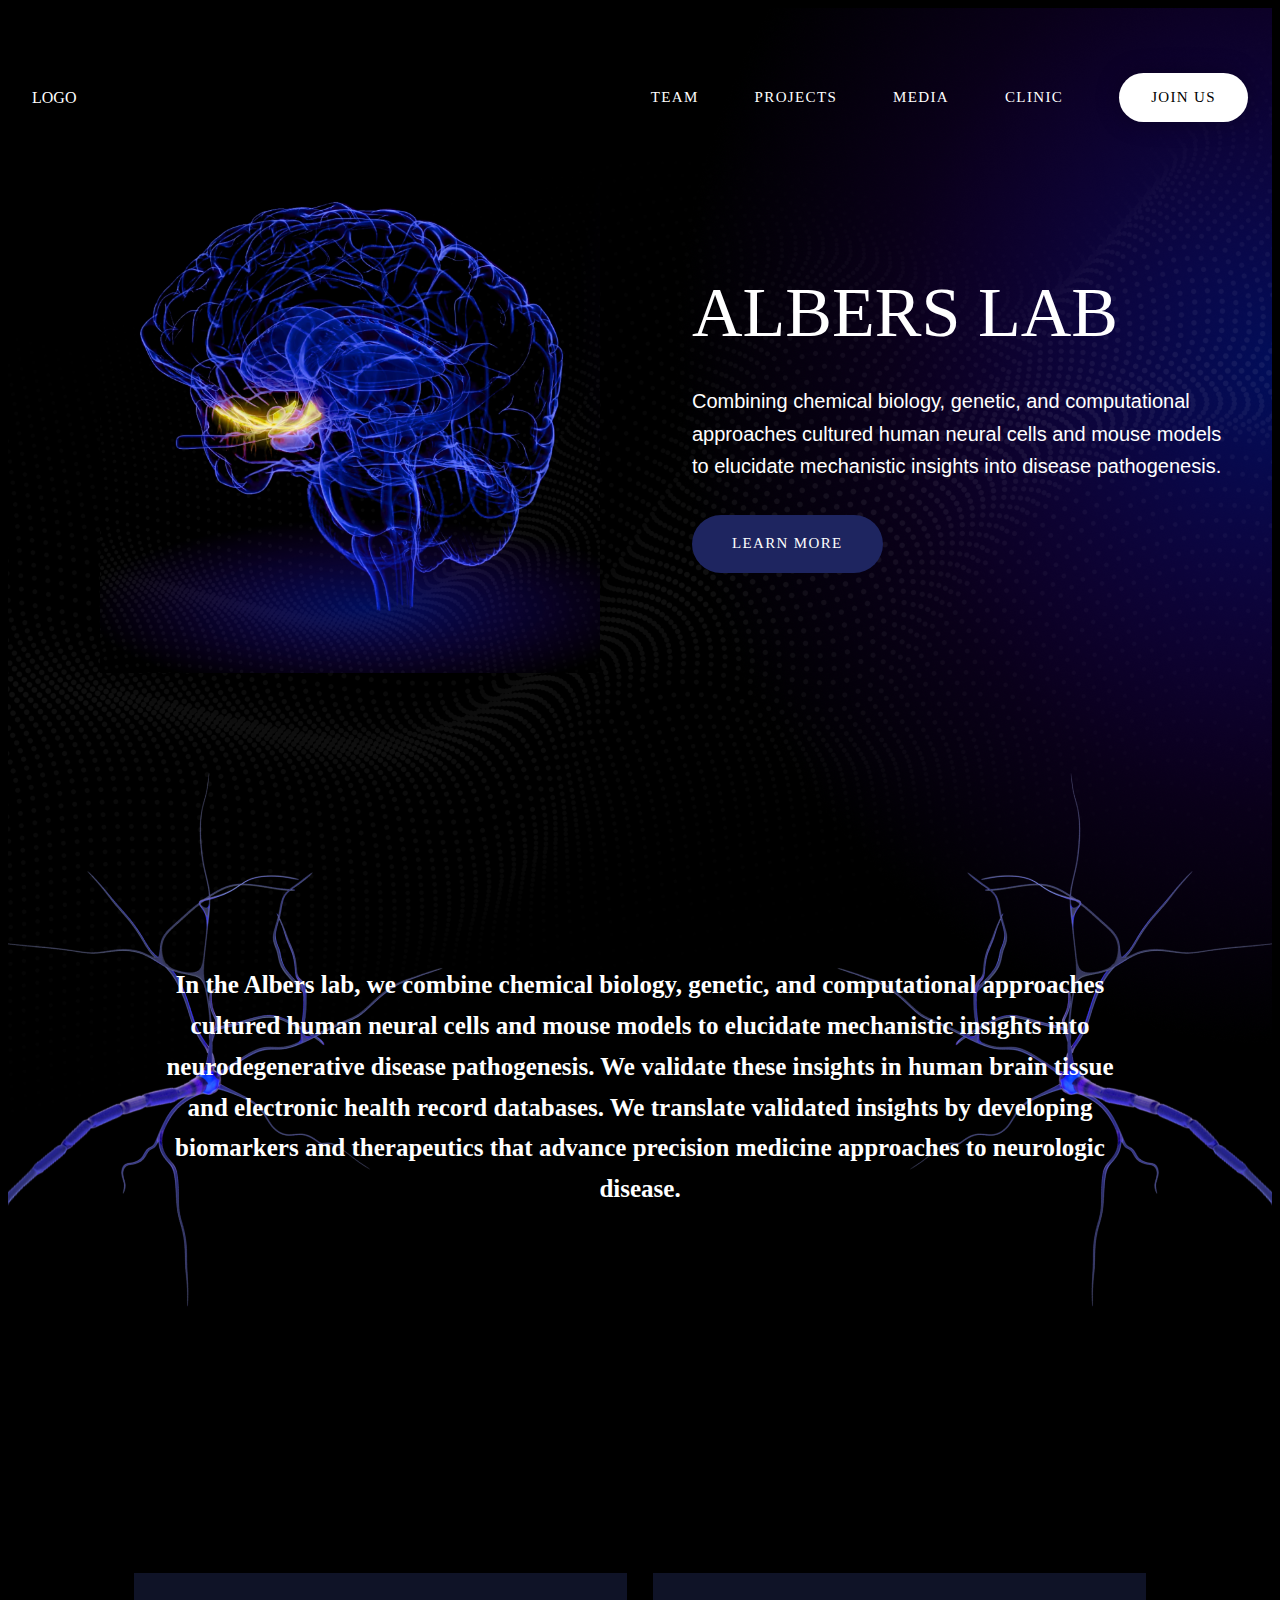
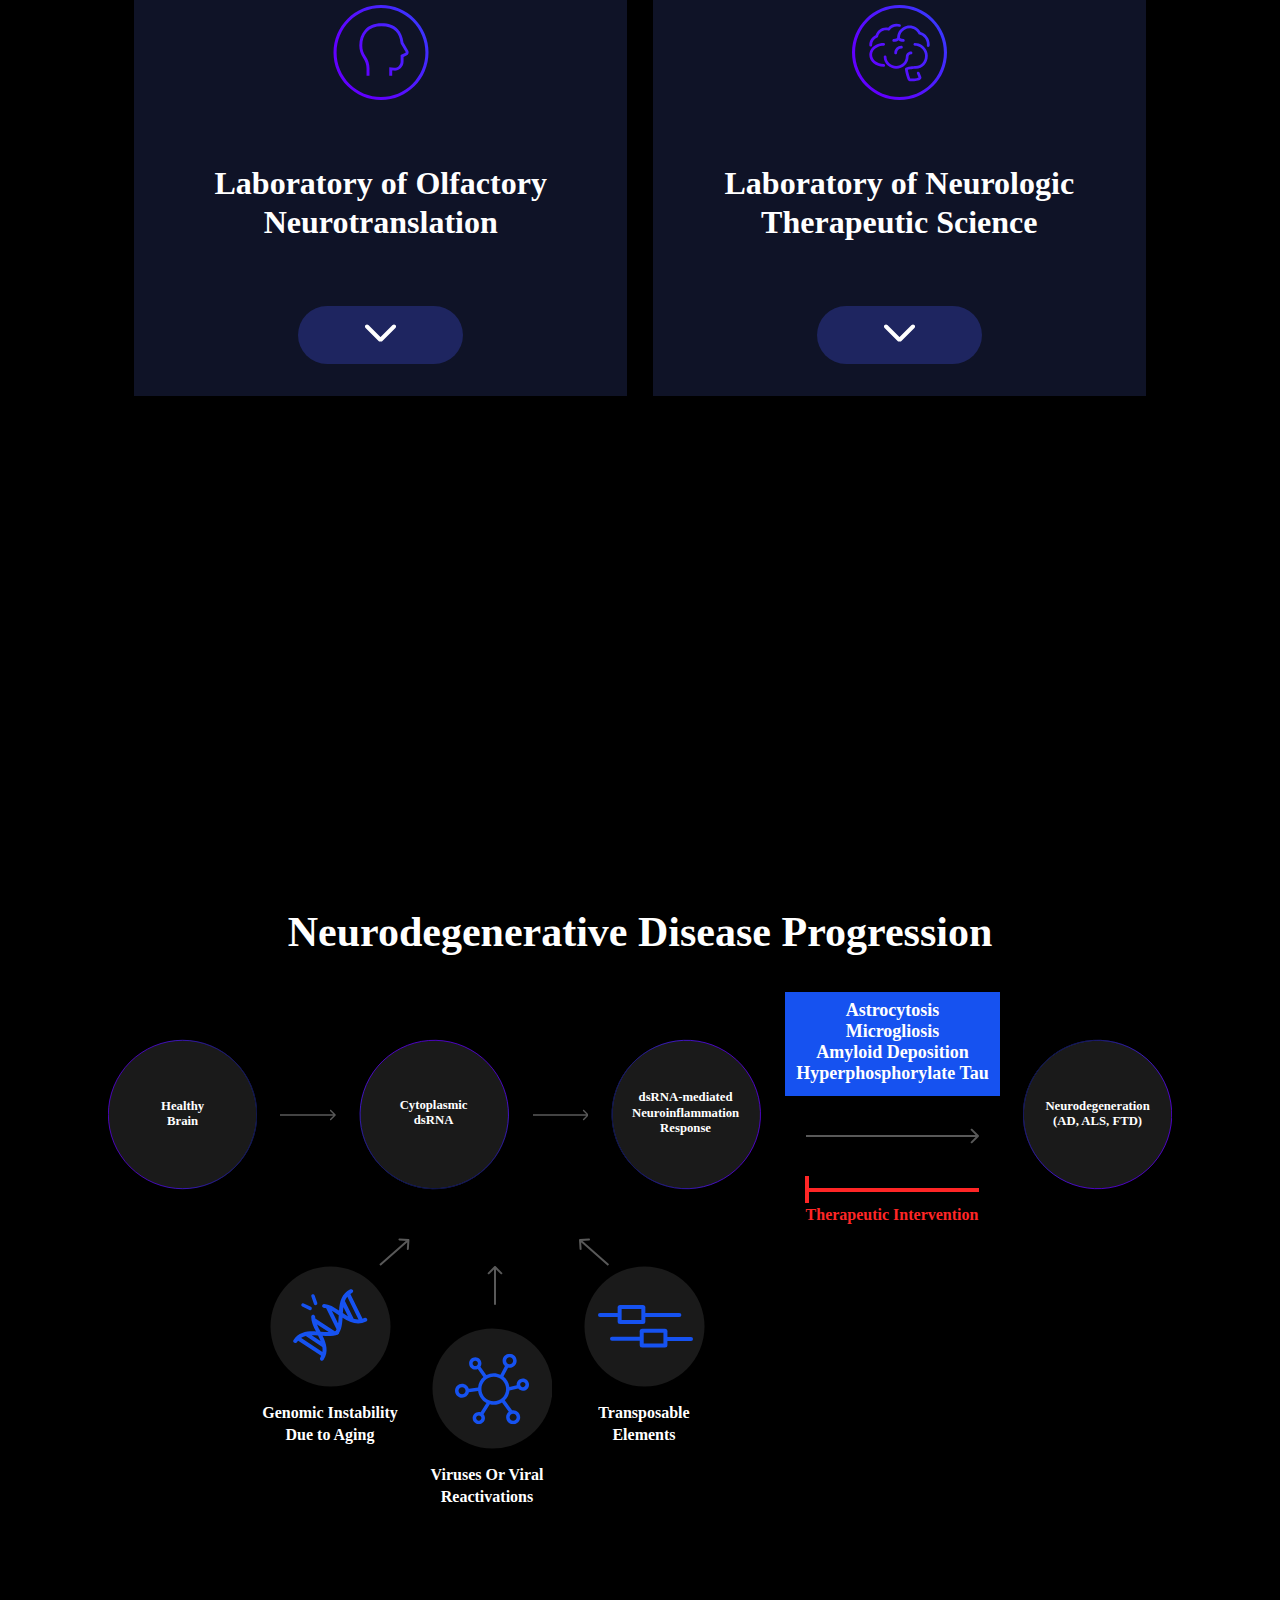
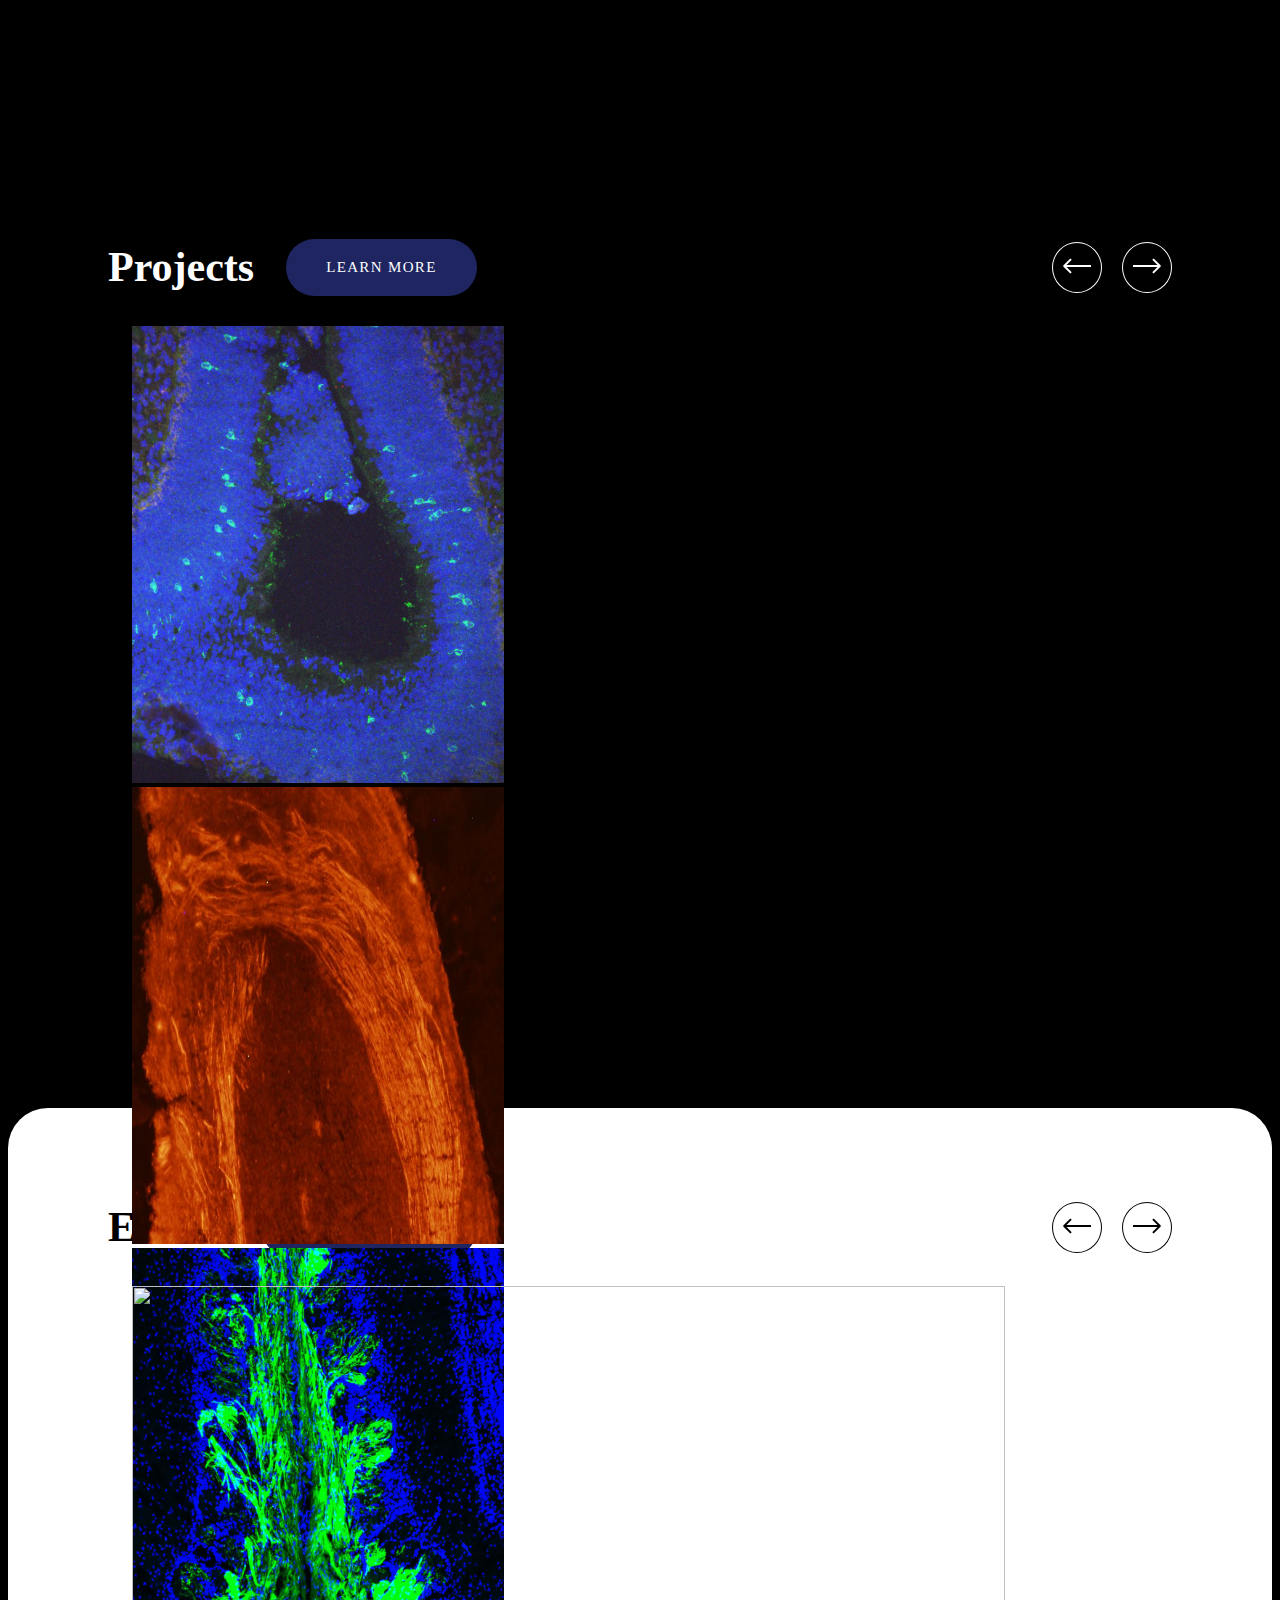
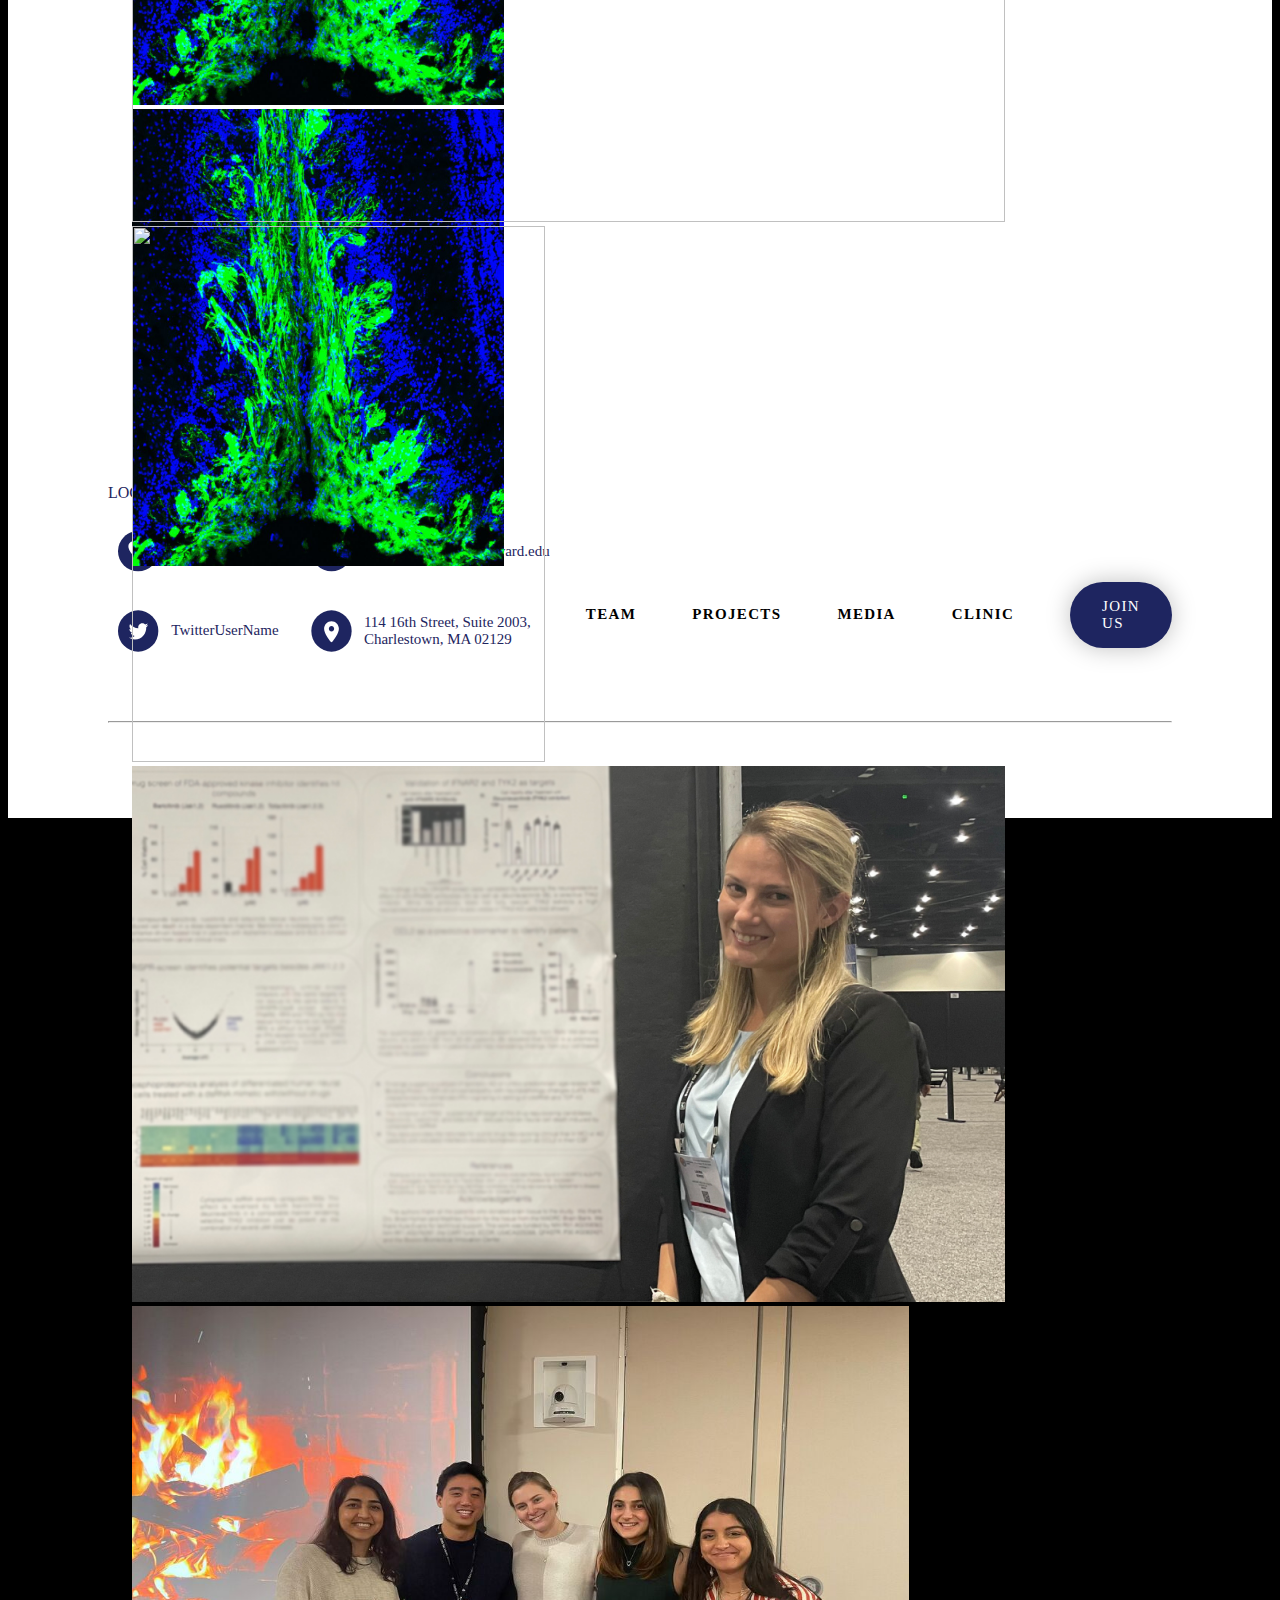
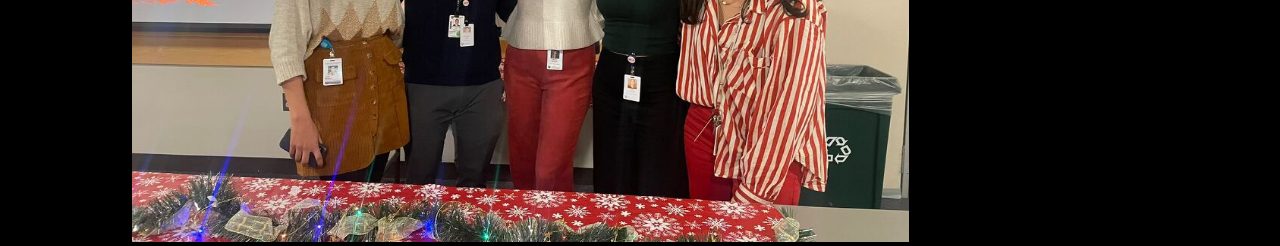
==== index.html @ c2afe02f "many updates; no scrolling effects yet" ====
<!DOCTYPE html>
<html lang="en">

<head>
  <meta charset="UTF-8">
  <meta name="viewport" content="width=device-width, initial-scale=1.0">
  <title>Albers Lab Homepage</title>
  <link rel="stylesheet" href="styles/style.css">
  <link rel="stylesheet" href="slick/slick.css">
  <script src="https://ajax.googleapis.com/ajax/libs/jquery/3.6.4/jquery.min.js"></script>
  <script type="text/javascript" src="//cdn.jsdelivr.net/npm/slick-carousel@1.8.1/slick/slick.min.js"></script>
  <!-- <link rel="stylesheet" type="text/css" href="//cdn.jsdelivr.net/npm/slick-carousel@1.8.1/slick/slick.css" /> -->


</head>

<body>
  <div class="whole">
    <nav class="homeNav">
      <div class="logoContainer">
        <a class="logo" href="#">
          <p>LOGO</p>
        </a>
      </div>
      <div class="navContainer">
        <div class="navPagesContainer">
          <a href="#" class="navLink">
            <p class="navItem">Team</p>
          </a>
          <a href="#" class="navLink">
            <p class="navItem">Projects</p>
          </a>
          <a href="#" class="navLink">
            <p class="navItem">Media</p>
          </a>
          <a href="#" class="navLink">
            <p class="navItem">Clinic</p>
          </a>
        </div>
        <div class="navJoinContainer">
          <a href="#" class="joinLink">
            <p class="joinUs">Join Us</p>
          </a>
        </div>
      </div>
    </nav>

    <div class="firstScreen">
      <div class="spinningBrain">
        <img class="spinningBrain" src="images/brainVideo-PLACEHOLDER.png" />
      </div>
      <div class="introduction">
        <h1 class="title">Albers Lab</h1>
        <p class="introParagraph">Combining chemical biology, genetic, and computational approaches cultured human
          neural
          cells and mouse models to elucidate mechanistic insights into disease pathogenesis.</p>
        <button class="button startScroll">
          <span class="button-content">Learn More</span>
        </button>
      </div>
    </div>

    <div class="secondScreen">
      <div class="secondScreenContainer">
        <div class="neurons">
          <img class="neuronLeft" src="images/accurate-nueron-left.png" />
          <img class="neuronRight" src="images/accurate-nueron-right.png" />
        </div>
        <div class="about">
          <p class="aboutParagraph">In the Albers lab, we combine chemical biology, genetic, and computational
            approaches
            cultured human neural cells and mouse models to elucidate mechanistic insights into neurodegenerative
            disease
            pathogenesis. We validate these insights in human brain tissue and electronic health record databases. We
            translate validated insights by developing biomarkers and therapeutics that advance precision medicine
            approaches to neurologic disease.</p>
        </div>
      </div>
    </div>

    <div class="thirdScreen">
      <div class="labBoxes">
        <div class="LabBox">
          <img id="OFN_icon" src="images/OFN_icon.svg" />
          <h3>Laboratory of Olfactory Neurotranslation</h3>
          <button id="OFN_open_button" class="button openDescription">
            <span class="button-content"><img src="images/downArrow.svg"></span>
          </button>
          <div id="OFNDetails" class="descriptionOnClick">
            <div class="description">
              <p>In the Laboratory of Olfactory Neurotranslation (LOON), inspired by mouse models of inflammatory
                olfactory
                dysfunction, we develop novel at home clinical smell tests to quantify olfactory function and develop
                algorithms to predict neurodegenerative disease, such as Alzheimer’s disease, Dementia with Lewy Body,
                and
                Chronic Traumatic Encephalopathy, and accelerate recovery of smell function following COVID infections
                and
                Traumatic Brain Injury. These biomarkers can serve as early screening tools and provide primary or
                secondary
                outcomes in clinical trials of patients with these diseases.</p>
              <button id="OFN_close_button" class="button closeDescription">
                <span class="button-content">Close</span>
              </button>
            </div>
          </div>
        </div>
        <div class="LabBox">
          <img id="NTS_icon" src="images/NTS_icon.svg" />
          <h3>Laboratory of Neurologic Therapeutic Science</h3>
          <button id="NTS_open_button" class="button openDescription">
            <span class="button-content"><img src="images/downArrow.svg"></span>
          </button>
          <div id="NTSDetails" class="descriptionOnClick">
            <div class="description">
              <p>In the Laboratory of Neurologic Therapeutic Science (LONTS), we combine in vitro human neural cell
                systems,
                mouse lines, and autopsied human brains as model systems of disease with computational approaches
                including
                machine learning and multiplexed imaging with spatial transcriptomics to elucidate mechanisms of
                neurodegeneration. We prosecute candidate drug targets and generate candidate biomarkers for validation
                in
                human clinical trials using systems pharmacology approaches of FDA-approved, experimental, and novel
                drugs.
                In
                parallel, we emulate clinical trials in multiple electronic health record datasets to validate
                FDA-approved
                “hits” emerging from our laboratory and computational discovery efforts.</p>
              <button id="NTS_close_button" class="button closeDescription">
                <span class="button-content">Close</span>
              </button>
            </div>
          </div>
        </div>
      </div>
    </div>

    <div class="fourthScreen">
      <h2>Neurodegenerative Disease Progression</h2>
      <div class="diagramFirstRow">
        <svg width="211" height="211" viewBox="0 0 211 211" fill="none" class="hoverSVG" id="healthyBrainHover">
          <circle cx="105.5" cy="105.5" r="105" stroke="url(#paint0_linear_90_377)" fill="#FFFFFF1A" />
          <circle cx="105.5" cy="105.5" r="105" stroke="url(#paint1_linear_90_377)" fill="none" />
          <circle cx="105.5" cy="105.5" r="105" fill="url(#healthyBrain)" class="imageCircle hidden" />
          <defs>
            <linearGradient id="paint0_linear_90_377" x1="2.02212e-07" y1="93.7778" x2="211.001" y2="93.9366"
              gradientUnits="userSpaceOnUse">
              <stop offset="0.185851" stop-color="#6100FF" />
              <stop offset="1" stop-color="#3045FF" />
            </linearGradient>
            <linearGradient id="paint1_linear_90_377" x1="228" y1="205" x2="105.5" y2="211"
              gradientUnits="userSpaceOnUse">
              <stop />
              <stop offset="1" stop-opacity="0" />
            </linearGradient>
            <pattern id="healthyBrain" height="100%" width="100%" viewBox="0 0 211 211">
              <image x="7.5%" y="7.5%" width="85%" height="85%" href="images/healthyBrain.png" />
            </pattern>
          </defs>
          <text class="diagramText" x="105.5" y="94.5" text-anchor="middle" fill="white" stroke-width="1px"
            alignment-baseline="middle">
            Healthy
          </text>
          <text class="diagramText" x="105.5" y="116.5" text-anchor="middle" fill="white" stroke-width="1px"
            alignment-baseline="middle">
            Brain
          </text>
        </svg>

        <svg width="79" height="16" viewBox="0 0 79 16" fill="none">
          <path
            d="M78.7071 8.70723C79.0976 8.3167 79.0976 7.68354 78.7071 7.29302L72.3431 0.929054C71.9526 0.53853 71.3195 0.53853 70.9289 0.929054C70.5384 1.31958 70.5384 1.95274 70.9289 2.34327L76.5858 8.00012L70.9289 13.657C70.5384 14.0475 70.5384 14.6807 70.9289 15.0712C71.3195 15.4617 71.9526 15.4617 72.3431 15.0712L78.7071 8.70723ZM0 9.00012H78V7.00012H0V9.00012Z"
            fill="white" fill-opacity="0.35" />
        </svg>

        <svg width="213" height="213" viewBox="0 0 213 213" fill="none" class="hoverSVG">
          <circle cx="106.5" cy="106.5" r="105" transform="rotate(96.8763 106.5 106.5)"
            stroke="url(#paint0_linear_90_383)" fill="#FFFFFF1A" />
          <circle cx="106.5" cy="106.5" r="105" transform="rotate(96.8763 106.5 106.5)"
            stroke="url(#paint1_linear_90_383)" />
          <circle cx="105.5" cy="105.5" r="105" fill="url(#dna)" class="imageCircle hidden" />
          <defs>
            <linearGradient id="paint0_linear_90_383" x1="0.999909" y1="94.7778" x2="212.001" y2="94.9366"
              gradientUnits="userSpaceOnUse">
              <stop offset="0.185851" stop-color="#6100FF" />
              <stop offset="1" stop-color="#3045FF" />
            </linearGradient>
            <linearGradient id="paint1_linear_90_383" x1="229" y1="206" x2="106.5" y2="212"
              gradientUnits="userSpaceOnUse">
              <stop />
              <stop offset="1" stop-opacity="0" />
            </linearGradient>
            <pattern id="dna" height="100%" width="100%" viewBox="0 0 211 211">
              <image x="7.5%" y="7.5%" width="85%" height="85%" href="images/dna.png" />
            </pattern>
          </defs>
          <text class="diagramText" x="105.5" y="94.5" text-anchor="middle" fill="white" stroke-width="1px"
            alignment-baseline="middle">
            Cytoplasmic
          </text>
          <text class="diagramText" x="105.5" y="116.5" text-anchor="middle" fill="white" stroke-width="1px"
            alignment-baseline="middle">
            dsRNA
          </text>
        </svg>

        <svg width="79" height="16" viewBox="0 0 79 16" fill="none">
          <path
            d="M78.7071 8.70723C79.0976 8.3167 79.0976 7.68354 78.7071 7.29302L72.3431 0.929054C71.9526 0.53853 71.3195 0.53853 70.9289 0.929054C70.5384 1.31958 70.5384 1.95274 70.9289 2.34327L76.5858 8.00012L70.9289 13.657C70.5384 14.0475 70.5384 14.6807 70.9289 15.0712C71.3195 15.4617 71.9526 15.4617 72.3431 15.0712L78.7071 8.70723ZM0 9.00012H78V7.00012H0V9.00012Z"
            fill="white" fill-opacity="0.35" />
        </svg>

        <svg width="213" height="213" viewBox="0 0 213 213" fill="none" class="hoverSVG">
          <circle cx="106.5" cy="106.5" r="105" transform="rotate(172.186 106.5 106.5)"
            stroke="url(#paint0_linear_90_386)" fill="#FFFFFF1A" />
          <circle cx="106.5" cy="106.5" r="105" transform="rotate(172.186 106.5 106.5)"
            stroke="url(#paint1_linear_90_386)" />
          <circle cx="105.5" cy="105.5" r="105" fill="url(#neuroResponse)" class="imageCircle hidden" />
          <defs>
            <linearGradient id="paint0_linear_90_386" x1="0.999687" y1="94.7777" x2="212.001" y2="94.9365"
              gradientUnits="userSpaceOnUse">
              <stop offset="0.185851" stop-color="#6100FF" />
              <stop offset="1" stop-color="#3045FF" />
            </linearGradient>
            <linearGradient id="paint1_linear_90_386" x1="229" y1="206" x2="106.5" y2="212"
              gradientUnits="userSpaceOnUse">
              <stop />
              <stop offset="1" stop-opacity="0" />
            </linearGradient>
            <pattern id="neuroResponse" height="100%" width="100%" viewBox="0 0 211 211">
              <image x="-1%" y="-1%" width="102%" height="102%" href="images/neuroResponse.png" />
            </pattern>
          </defs>
          <text class="diagramText" x="105.5" y="83.5" text-anchor="middle" fill="white" stroke-width="1px"
            alignment-baseline="middle">
            dsRNA-mediated
          </text>
          <text class="diagramText" x="105.5" y="105.5" text-anchor="middle" fill="white" stroke-width="1px"
            alignment-baseline="middle">
            Neuroinflammation
          </text>
          <text class="diagramText" x="105.5" y="127.5" text-anchor="middle" fill="white" stroke-width="1px"
            alignment-baseline="middle">
            Response
          </text>
        </svg>
        <div class="interventionColumn">
          <svg width="215" height="104" fill="none">
            <rect x="0" y="0" width="215" height="104" fill="#1652F0" />
            <text class="diagramText" x="107.5" y="20" text-anchor="middle" fill="white" stroke-width="1px"
              alignment-baseline="middle">
              Astrocytosis
            </text>
            <text class="diagramText" x="107.5" y="41" text-anchor="middle" fill="white" stroke-width="1px"
              alignment-baseline="middle">
              Microgliosis
            </text>
            <text class="diagramText" x="107.5" y="62" text-anchor="middle" fill="white" stroke-width="1px"
              alignment-baseline="middle">
              Amyloid Deposition
            </text>
            <text class="diagramText" x="107.5" y="83" text-anchor="middle" fill="white" stroke-width="1px"
              alignment-baseline="middle">
              Hyperphosphorylate Tau
            </text>
          </svg>
          <svg width="173" height="16" viewBox="0 0 173 16" fill="none">
            <path
              d="M172.707 8.70723C173.098 8.3167 173.098 7.68354 172.707 7.29302L166.343 0.929054C165.953 0.53853 165.319 0.53853 164.929 0.929054C164.538 1.31958 164.538 1.95274 164.929 2.34327L170.586 8.00012L164.929 13.657C164.538 14.0475 164.538 14.6807 164.929 15.0712C165.319 15.4617 165.953 15.4617 166.343 15.0712L172.707 8.70723ZM0 9.00012H172V7.00012H0V9.00012Z"
              fill="white" fill-opacity="0.35" />
          </svg>
          <svg width="174" height="62.5" viewBox="0 0 174 62.5" fill="none">
            <path d="M2 14.0001L174 14.0001" stroke="#FF2626" stroke-width="4" />
            <path d="M2 0.00012207L2 27.0001" stroke="#FF2626" stroke-width="4" />
            <text class="diagramTextRed" x="87" y="40.5" text-anchor="middle" stroke-width="1px"
              alignment-baseline="middle">
              Therapeutic Intervention
            </text>
          </svg>
        </div>

        <svg width="211" height="211" viewBox="0 0 211 211" fill="none" class="hoverSVG">
          <circle cx="105.5" cy="105.5" r="105" transform="rotate(-138.245 105.5 105.5)"
            stroke="url(#paint0_linear_90_380)" fill="#FFFFFF1A" />
          <circle cx="105.5" cy="105.5" r="105" transform="rotate(-138.245 105.5 105.5)"
            stroke="url(#paint1_linear_90_380)" />
          <circle cx="105.5" cy="105.5" r="105" fill="url(#badBrain)" class="imageCircle hidden" />
          <defs>
            <linearGradient id="paint0_linear_90_380" x1="-0.000449932" y1="93.7778" x2="211" y2="93.9365"
              gradientUnits="userSpaceOnUse">
              <stop offset="0.185851" stop-color="#6100FF" />
              <stop offset="1" stop-color="#3045FF" />
            </linearGradient>
            <linearGradient id="paint1_linear_90_380" x1="228" y1="205" x2="105.5" y2="211"
              gradientUnits="userSpaceOnUse">
              <stop />
              <stop offset="1" stop-opacity="0" />
            </linearGradient>
            <pattern id="badBrain" height="100%" width="100%" viewBox="0 0 211 211">
              <image x="7.5%" y="7.5%" width="85%" height="85%" href="images/badBrain.png" />
            </pattern>
          </defs>
          <text class="diagramText" x="105.5" y="94.5" text-anchor="middle" alignment-baseline="middle">
            Neurodegeneration
          </text>
          <text class="diagramText" x="105.5" y="116.5" text-anchor="middle" alignment-baseline="middle">
            (AD, ALS, FTD)
          </text>
        </svg>
      </div>
      <div class="diagramArrowRow">
        <svg width="31" height="28" viewBox="0 0 31 28" fill="none">
          <path
            d="M30.4286 2.06545C30.4647 1.51435 30.0473 1.03829 29.4962 1.00214L20.5155 0.413083C19.9644 0.376937 19.4883 0.794389 19.4522 1.34549C19.416 1.89659 19.8335 2.37265 20.3846 2.4088L28.3674 2.9324L27.8438 10.9152C27.8077 11.4663 28.2251 11.9424 28.7762 11.9786C29.3273 12.0147 29.8034 11.5973 29.8395 11.0462L30.4286 2.06545ZM1.65931 27.6825L30.09 2.75187L28.7714 1.24813L0.34069 26.1788L1.65931 27.6825Z"
            fill="white" fill-opacity="0.35" />
        </svg>
        <svg width="31" height="28" viewBox="0 0 31 28" fill="none">
          <path
            d="M0.00214322 2.06545C-0.0340027 1.51435 0.383449 1.03829 0.934548 1.00214L9.91525 0.413083C10.4664 0.376937 10.9424 0.794389 10.9786 1.34549C11.0147 1.89659 10.5973 2.37265 10.0462 2.4088L2.06331 2.9324L2.58691 10.9152C2.62306 11.4663 2.20561 11.9424 1.65451 11.9786C1.10341 12.0147 0.62735 11.5973 0.591201 11.0462L0.00214322 2.06545ZM28.7714 27.6825L0.34069 2.75187L1.65931 1.24813L30.09 26.1788L28.7714 27.6825Z"
            fill="white" fill-opacity="0.35" />
        </svg>
      </div>
      <div class="diagramSecondRow">
        <svg width="184" height="178" viewBox="0 0 184 178" fill="none">
          <circle cx="92.5" cy="60.5" r="60" fill="#FFFFFF1A" />
          <image href="images/genomicInstabilityIcon.svg" x="53" y="21" class="hoverIcon" />
          <text class="diagramTextSmall" x="92" y="148" text-anchor="middle" alignment-baseline="middle">
            Genomic Instability
          </text>
          <text class="diagramTextSmall" x="92" y="170" text-anchor="middle" alignment-baseline="middle">
            Due to Aging
          </text>
        </svg>
        <svg width="130" height="240" viewBox="0 0 130 240" fill="none">
          <!-- <svg width="16" height="39" viewBox="0 0 16 39" fill="none"> -->
          <path
            d="M8.70711 0.293087C8.31658 -0.097435 7.68342 -0.097435 7.29289 0.293087L0.928932 6.65705C0.538408 7.04757 0.538408 7.68074 0.928932 8.07126C1.31946 8.46179 1.95262 8.46179 2.34315 8.07126L8 2.41441L13.6569 8.07126C14.0474 8.46179 14.6805 8.46179 15.0711 8.07126C15.4616 7.68074 15.4616 7.04757 15.0711 6.65705L8.70711 0.293087ZM9 38.8135L9 1.00019H7L7 38.8135H9Z"
            fill="white" fill-opacity="0.35" transform="translate(65, 0)" />
          <!-- </svg> -->
          <circle cx="70.5" cy="122.5" r="60" fill="#FFFFFF1A" />
          <image href="images/virusIcon.svg" x="33" y="87" class="hoverIcon" />
          <!-- <image href="images/virusIcon.svg" x="25%" y="22.5%" height="60%" width="55%" class="hoverIcon" /> -->
          <text class="diagramTextSmall" x="65" y="210" text-anchor="middle" alignment-baseline="middle">
            Viruses Or Viral
          </text>
          <text class="diagramTextSmall" x="65" y="232" text-anchor="middle" alignment-baseline="middle">
            Reactivations
          </text>
        </svg>
        <svg width="184" height="178" viewBox="0 0 184 178" fill="none">
          <circle cx="92.5" cy="60.5" r="60" fill="#FFFFFF1A" />
          <image href="images/transposableElementsIcon.svg" x="46" y="39" class="hoverIcon" />
          <text class="diagramTextSmall" x="92" y="148" text-anchor="middle" alignment-baseline="middle">
            Transposable
          </text>
          <text class="diagramTextSmall" x="92" y="170" text-anchor="middle" alignment-baseline="middle">
            Elements
          </text>
        </svg>
      </div>

    </div>

    <div class="fifthScreen">
      <div class="scrollSectionHeader projectsHeader">
        <div class="headerAndButton">
          <h2>Projects</h2>
          <button class="learnMore">Learn More</button>
        </div>
        <div class="arrowButtons">
          <div class="nav-left">
            <button class="leftArrow" id="projectLeftArrow">
              <img src="images/leftArrow.svg" />
            </button>
          </div>
          <div class="nav-right">
            <button class="rightArrow" id="projectRightArrow">
              <img src="images/rightArrow.svg" />
            </button>
          </div>
        </div>
      </div>

      <div class="projectsScroller">
        <div class="project">
          <img class="projectImage" src="/images/mouseOlfactoryEpithelium.jpg" width="372px" height="457px" />
          <div class="projectLabel">
            <p class=projectLabelText>Mouse Olfactory Epithelium</p>
          </div>
        </div>
        <div class="project">
          <img src="/images/humanOlfactoryBulb.jpg" width="372px" height="457px" />
          <div class="projectLabel">
            <p class="projectLabelText">Human Olfactory Bulb</p>
          </div>
        </div>
        <div class="project">
          <img src="/images/mouseOlfactoryBulb.jpg" width="372px" height="457px" />
          <div class="projectLabel">
            <p class="projectLabelText">Mouse Olfactory Bulb</p>
          </div>
        </div>
        <div class="project">
          <img src="/images/mouseOlfactoryBulb.jpg" width="372px" height="457px" />
          <div class="projectLabel">
            <p class="projectLabelText">dsRNA-mediated Death in Differentiated Human Neural Cells</p>
          </div>
        </div>
      </div>


    </div>


    <div class="bottomSection">
      <div class="sixthScreen">
        <div class="scrollSectionHeader eventHeader">
          <div class="headerAndButton">
            <h2>Events</h2>
            <button class="learnMore">Meet the Team</button>
          </div>
          <div class="arrowButtons">
            <div class="nav-left">
              <button id="teamLeftButton" class="leftArrowDark">
                <img src="images/leftArrowDark.svg" />
              </button>
            </div>
            <div class="nav-right">
              <button id="teamRightButton" class="rightArrowDark">
                <img src="images/rightArrowDark.svg" />
              </button>
            </div>
          </div>
        </div>

        <div class="eventsSlider">
          <div class="event">
            <img class="eventImage" src="/images/event1.png" height="536px" width="873px" />
            <div class="eventLabel" height="536px" width="873px">
              <p class="eventLabelText">Albers Lab members posing in front of Harvard Medical School</p>
            </div>
          </div>
          <div class="event">
            <img class="eventImage" src="/images/event2.png" height="536px" width="413px" />
            <div class="eventLabel" height="536px" width="413px">
              <p class="eventLabelText">Alysa and Sasha presenting data for the Long COVID smell test in Chelsea, MA</p>
            </div>
          </div>
          <div class="event" height="536px" width="873">
            <img class="eventImage" src="/images/event3.png" height="536px" width="873" />
            <div class="eventLabel">
              <p class="eventLabelText">Laura presenting her poster at Keystone 2023</p>
            </div>
          </div>
          <div class="event">
            <img class="eventImage" src="/images/event4.png" height="536px" width="777px" />
            <div class="eventLabel" height="536px" width="777px">
              <p class="eventLabelText">Albers Lab members at MGH holiday party</p>
            </div>
          </div>
        </div>
      </div>

      <div class="footer">
        <a class="logo" href="#">
          <p>LOGO</p>
        </a>
        <div class="footerRow">
          <div class="contactGrid">
            <div class="contactItem phone">
              <img class="contactIcon" src="/images/phoneIcon.svg" />
              <p class="contactText">(617) 724 7401</p>
            </div>
            <div class="contactItem email">
              <img class="contactIcon" src="/images/emailIcon.svg" />
              <p class="contactText">albers.mark@mgh.harvard.edu</p>
            </div>
            <div class="contactItem twitter">
              <img class="contactIcon" src="/images/twitterIcon.svg" />
              <p class="contactText">TwitterUserName</p>
            </div>
            <div class="contactItem address">
              <img class="contactIcon" src="/images/addressIcon.svg" />
              <p class="contactText">114 16th Street, Suite 2003, Charlestown, MA 02129</p>
            </div>
          </div>
          <div class="footerNavContainer">
            <div class="footerNavPagesContainer">
              <a href="#" class="footerNavLink">
                <p class="footerNavItem">Team</p>
              </a>
              <a href="#" class="footerNavLink">
                <p class="footerNavItem">Projects</p>
              </a>
              <a href="#" class="footerNavLink">
                <p class="footerNavItem">Media</p>
              </a>
              <a href="#" class="footerNavLink">
                <p class="footerNavItem">Clinic</p>
              </a>
            </div>
            <div class="footerNavJoinContainer">
              <a href="#" class="footerJoinLink">
                <p class="footerJoinUs">Join Us</p>
              </a>
            </div>
          </div>
        </div>
        <div class="footerLine">
          <hr class="line" />
        </div>
        <div class="signature">
          <p>Website Designed By </p>
          <p class="name">Alyssa DeFilippis</p>
          <p> & Developed by </p>
          <p class="name">Megan Tormey</p>
        </div>
      </div>


    </div>
  </div>

  <script src="scripts/homepage.js" defer></script>
  <!-- <script type="text/javascript" src="slick/slick.min.js"></script> -->
</body>

</html>
---- styles/style.css ----
html {
  background-color: black;
}

body {
  color: white;
}

.whole {
  background: url('../images/background.png') no-repeat;
  background-attachment: fixed;
  height: 100%;
}

.hidden {
  display: none;
}

.homeNav {
  display: flex;
  width: 95vw;
  margin: 0 auto;
  padding-top: 50px;
  justify-content: space-between;
  align-items: center;
}

.navContainer {
  display: flex;
  align-items: center;
  gap: 56px;
}

.navPagesContainer {
  display: flex;
  align-items: flex-start;
  gap: 56px;
}

.joinUs {
  color: #000;
  display: inline-flex;
  padding: 16px 32px;
  justify-content: center;
  align-items: center;
  gap: 10px;
  border-radius: 50px;
  background: #FFF;
  box-shadow: 0px 0px 24px 0px rgba(0, 0, 0, 0.25);
}

.joinLink {
  color: #000;
  font-family: Inter;
  font-size: 15px;
  font-style: normal;
  font-weight: 500;
  line-height: normal;
  letter-spacing: 1.35px;
  text-transform: uppercase;
}

.navItem {
  font-family: Inter;
  font-size: 15px;
  font-style: normal;
  font-weight: 500;
  line-height: normal;
  letter-spacing: 1.35px;
  text-transform: uppercase;
}

.logo {
  text-decoration: none;
  color: inherit;
}

.navLink {
  color: white;
  text-decoration: none;
  background-image: linear-gradient(#FFFFFF, #FFFFFF);
  background-size: 0% .1em;
  background-position-y: 100%;
  background-position-x: 0%;
  background-repeat: no-repeat;
  transition: background-size 0.2s ease-in-out;
}

.navLink:hover,
.navLink:focus,
.navLink:active {
  background-size: 100% 0.1em;
}

.navJoinContainer p {
  position: relative;
  top: 0;
  transition: top ease 0.5s;
}

.navJoinContainer:hover p {
  top: -9px;
}

.firstScreen {
  display: flex;
  flex-direction: row;
  gap: 92px;
  margin-left: 92px;
  margin-top: 36px;
  align-items: center;
}

.introduction {
  display: inline-flex;
  flex-direction: column;
  align-items: flex-start;
  gap: 32px;
}

h1 {
  font-family: Epilogue;
  font-size: 70px;
  font-style: normal;
  font-weight: 500;
  line-height: normal;
  text-transform: uppercase;
  margin: 0;
}

.introParagraph {
  font-family: Arial;
  font-size: 20px;
  font-style: normal;
  font-weight: 400;
  line-height: 163%;
  width: 532px;
  margin: 0;
}

.button {
  position: relative;
  overflow: hidden;
  height: 58px;
  padding-top: 20px;
  padding-bottom: 20px;
  padding-right: 40px;
  padding-left: 40px;
  border-radius: 130px;
  background: #1E2560;
  background-size: 400%;
  color: #fff;
  font-family: Inter;
  font-size: 15px;
  font-style: normal;
  font-weight: 500;
  line-height: normal;
  letter-spacing: 1.35px;
  text-transform: uppercase;
  border: none;
}


.button:hover::before {
  transform: scaleX(1);
}

.button-content {
  position: relative;
  z-index: 1;
}

.button::before {
  content: '';
  position: absolute;
  top: 0;
  left: 0;
  transform: scaleX(0);
  transform-origin: 0 50%;
  width: 100%;
  height: inherit;
  border-radius: inherit;
  background: linear-gradient(90deg, #6100FF 18.59%, #3045FF 100%);
  transition: all 0.475s;
}

.spinningBrain {
  height: 500px;
  width: 500px;
}

.secondScreen {
  height: 100vh;
}

.secondScreenContainer {
  position: relative;
}

.neurons {
  display: flex;
  flex-direction: row;
  justify-content: space-between;
}

.about {
  position: absolute;
  left: 0;
  right: 0;
  top: 30%;
  margin: auto;
  width: 75%;
}

.text-container {
  position: absolute;
  color: rgb(255, 255, 255);
  left: 18rem;
  top: 2rem;
  background-color: rgb(41, 41, 41, 0.8);
  padding: 0 1rem;
}

.aboutParagraph {
  font-family: Epilogue;
  font-size: 25px;
  font-style: normal;
  font-weight: 600;
  line-height: 163%;
  text-align: center;
}


.thirdScreen {
  height: 100vh;
}

.labBoxes {
  min-height: fit-content;
  display: flex;
  flex-direction: row;
  margin: auto;
  width: 80%;
  gap: 26px;
}

h3 {
  color: white;
  text-align: center;
  font-family: Epilogue;
  font-size: 32px;
  font-style: normal;
  font-weight: 700;
  line-height: 38.8px;
}

.LabBox {
  display: flex;
  width: 646px;
  flex-grow: 1;
  padding: 32px 40px;
  flex-direction: column;
  align-items: center;
  gap: 32px;
  background-color: #0F1327;
}

.openDescription {
  display: flex;
  width: fit-content;
  padding-top: 22px;
  padding-bottom: 22px;
  padding-left: 67px;
  padding-right: 67px;
  align-items: center;
  gap: 40px;
  border-radius: 130px;
  border: none;
  background: #1E2560;
}

.descriptionOnClick {
  display: none;
}

.description {
  display: flex;
  flex-direction: column;
  align-items: center;
  gap: 65px;
}

.closeDescription {
  display: flex;
  width: fit-content;
  padding-top: 22px;
  padding-bottom: 22px;
  padding-left: 80px;
  padding-right: 80px;
  align-items: center;
  gap: 40px;
  border-radius: 130px;
  border: none;
  background: #1E2560;
  color: white;
  font-family: Inter;
  font-size: 15px;
  font-style: normal;
  font-weight: 500;
  line-height: normal;
  letter-spacing: 1.35px;
  text-transform: uppercase;
}

.fourthScreen {
  height: 100vh;
  text-align: center;
}

.diagramFirstRow {
  display: flex;
  align-items: center;
  gap: 23px;
  justify-content: center;
  margin-left: 100px;
  margin-right: 100px;
}

.diagramSecondRow {
  display: flex;
  margin-left: 230px;
  margin-right: 100px;
}

.diagramArrowRow {
  display: flex;
  gap: 169px;
  margin-left: 371px;
  margin-right: 100px;
}

.diagramText {
  fill: #FFFFFF;
  text-align: center;
  font-family: Epilogue;
  font-size: 18px;
  font-style: normal;
  font-weight: 700;
  line-height: 22px;
}

.diagramTextRed {
  fill: #FF2626;
  text-align: center;
  font-family: Epilogue;
  font-size: 16px;
  font-style: normal;
  font-weight: 700;
  line-height: 22px;
}

.interventionColumn {
  display: flex;
  flex-direction: column;
  align-items: center;
  gap: 32px;
}

.diagramTextSmall {
  fill: white;
  font-family: Epilogue;
  font-size: 16px;
  font-style: normal;
  font-weight: 700;
  line-height: 21px;
}

.hoverIcon:hover {
  transform: scale(1.1);
  transform-origin: 50% 50%;
  transition: all ease-in-out 20ms;
}


.scrollSectionHeader {
  display: flex;
  flex-direction: row;
  justify-content: space-between;
  align-items: center;
  margin-left: 100px;
  margin-right: 100px;
}

.projectsHeader {
  color: white;
}

.headerAndButton {
  display: flex;
  flex-direction: row;
  gap: 32px;
  align-items: center;
}

.arrowButtons {
  display: flex;
  flex-direction: row;
  gap: 20px;
}

.rightArrow,
.leftArrow {
  border-radius: 50%;
  border: 1px solid #FFFFFF;
  background: none;
  padding-right: 10px;
  padding-left: 10px;
  padding-top: 15px;
  padding-bottom: 15px;
}

H2 {
  font-family: Epilogue;
  font-size: 42px;
  font-style: normal;
  font-weight: 700;
  line-height: 48.8px;
}

.learnMore {
  color: white;
  font-family: Inter;
  font-size: 15px;
  font-style: normal;
  font-weight: 500;
  line-height: normal;
  letter-spacing: 1.35px;
  text-transform: uppercase;
  display: flex;
  width: fit-content;
  height: fit-content;
  padding-top: 20px;
  padding-bottom: 20px;
  padding-left: 40px;
  padding-right: 40px;
  align-items: center;
  gap: 40px;
  border-radius: 130px;
  border: none;
  background: #1E2560;
}

.projectsScroller {
  margin-left: 100px;
}


.project {
  position: relative;
  color: white;
  margin-left: 24px;
  overflow: hidden;
}

.projectLabel {
  position: absolute;
  font-family: Epilogue;
  font-size: 22px;
  font-style: normal;
  font-weight: 700;
  opacity: 0;
  height: 457px;
  width: 372px;
  background: linear-gradient(180deg, rgba(0, 0, 0, 0.00) 66.04%, rgba(0, 0, 0, 0.70) 82.13%);
  bottom: 0px;
  left: 0px;
  -webkit-transition: all 400ms ease-out;
  -moz-transition: all 400ms ease-out;
  -o-transition: all 400ms ease-out;
  -ms-transition: all 400ms ease-out;
  transition: all 400ms ease-out;
}

.projectLabelText {
  position: absolute;
  bottom: 32px;
  left: 32px;
}

.project .projectLabel:hover {
  opacity: 1;
}

.project .projectLabel .projectLabelText {
  transition-delay: 0s;
  transition-duration: 0.4s;
}

.fifthScreen {
  height: 100vh;
}

.bottomSection {
  background-color: white;
  border-radius: 40px 40px 0 0;
}

.sixthScreen {
  height: 100vh;
  padding-top: 60px;
}

.eventHeader {
  color: #000000;
}

.rightArrowDark,
.leftArrowDark {
  border-radius: 50%;
  border: 1px solid #000000;
  background: none;
  padding-right: 10px;
  padding-left: 10px;
  padding-top: 15px;
  padding-bottom: 15px;
}

.eventsSlider {
  margin-left: 100px;
}

.event {
  position: relative;
  color: white;
  margin-left: 24px;
  overflow: hidden;
}

.eventLabel {
  position: absolute;
  font-family: Epilogue;
  font-size: 22px;
  font-style: normal;
  font-weight: 700;
  opacity: 0;
  height: -webkit-fill-available;
  width: -webkit-fill-available;
  background: linear-gradient(180deg, rgba(0, 0, 0, 0.00) 66.04%, rgba(0, 0, 0, 0.70) 82.13%);
  bottom: 0px;
  left: 0px;
  -webkit-transition: all 400ms ease-out;
  -moz-transition: all 400ms ease-out;
  -o-transition: all 400ms ease-out;
  -ms-transition: all 400ms ease-out;
  transition: all 400ms ease-out;
}

.eventLabelText {
  position: absolute;
  bottom: 32px;
  left: 32px;
}

.event .eventLabel:hover {
  opacity: 1;
}

.event .eventLabel .eventLabelText {
  transition-delay: 0s;
  transition-duration: 0.4s;
}

.footer {
  color: #1E2560;
  margin-left: 100px;
  margin-right: 100px;
  display: flex;
  justify-content: center;
  flex-direction: column;
}

.backgroundDots {
  position: relative;
  top: -67px;
  background-image: url('../images/lightBackgroundDots.svg');
  height: 321px;
}

.footerRow {
  display: flex;
  flex-direction: row;
  justify-content: space-between;
  align-items: flex-end;
}

.contactGrid {
  display: grid;
  grid-template-columns: auto auto;
  padding: 10px;
}

.contactItem {
  display: flex;
  flex-direction: row;
  gap: 12px;
  align-items: center;
}

.phone {
  padding-right: 32px;
  padding-bottom: 24px;
}

.email {
  padding-bottom: 24px;
}

.twitter {
  padding-right: 32px;
}

.contactIcon {
  height: 41.325px;
  width: 41.325px;
}

.contactText {
  font-family: Inter;
  font-size: 15px;
  font-style: normal;
  font-weight: 500;
  line-height: normal;
  max-width: 238px;
}

.footerNavContainer {
  display: flex;
  align-items: center;
  gap: 56px;
  padding-bottom: 10px;
}

.footerNavPagesContainer {
  display: flex;
  align-items: flex-start;
  gap: 56px;
}

.footerJoinUs {
  color: #FFFFFF;
  display: inline-flex;
  padding: 16px 32px;
  justify-content: center;
  align-items: center;
  gap: 10px;
  border-radius: 50px;
  background: #1E2560;
  box-shadow: 0px 0px 24px 0px rgba(0, 0, 0, 0.25);
}

.footerJoinLink {
  color: #FFFFFF;
  font-family: Inter;
  font-size: 15px;
  font-style: normal;
  font-weight: 500;
  line-height: normal;
  letter-spacing: 1.35px;
  text-transform: uppercase;
}

.footerNavItem {
  font-family: Inter;
  font-size: 15px;
  font-style: normal;
  font-weight: 700;
  line-height: normal;
  letter-spacing: 1.35px;
  text-transform: uppercase;
}

.footerNavLink {
  color: #000000;
  text-decoration: none;
  background-image: linear-gradient(#000000, #000000);
  background-size: 0% .1em;
  background-position-y: 100%;
  background-position-x: 0%;
  background-repeat: no-repeat;
  transition: background-size 0.2s ease-in-out;
}

.footerNavLink:hover,
.footerNavLink:focus,
.footerNavLink:active {
  background-size: 100% 0.1em;
}

.footerNavJoinContainer p {
  position: relative;
  top: 0;
  transition: top ease 0.5s;
}

.footerNavJoinContainer:hover p {
  top: -9px;
}

.footerLine {
  padding-top: 40px;
  padding-bottom: 40px;
}

.line {
  color: #1E2560;
}

.signatureRow {
  width: 100%;
}

.signature {
  display: flex;
  flex-direction: row;
  gap: 4px;
  text-align: center;
  margin: 0 auto;
}

.signature p {
  font-family: Inter;
  font-size: 15px;
  font-style: normal;
  font-weight: 500;
  line-height: normal;
}

.name {
  text-decoration-line: underline;
}

/* *,
*:before,
*:after {
  box-sizing: border-box;
} */

/* .carousel {
  position: relative;
  height: 536px;
  margin: 0 auto;
}

.carousel-content {
  position: relative;
  overflow-x: hidden;
  transition: width .4s;
  height: 100%;
}

.slide {
  height: 100%;
  position: absolute;
  z-index: 1;
  transition: left .4s cubic-bezier(.47, .13, .15, .89);
} */
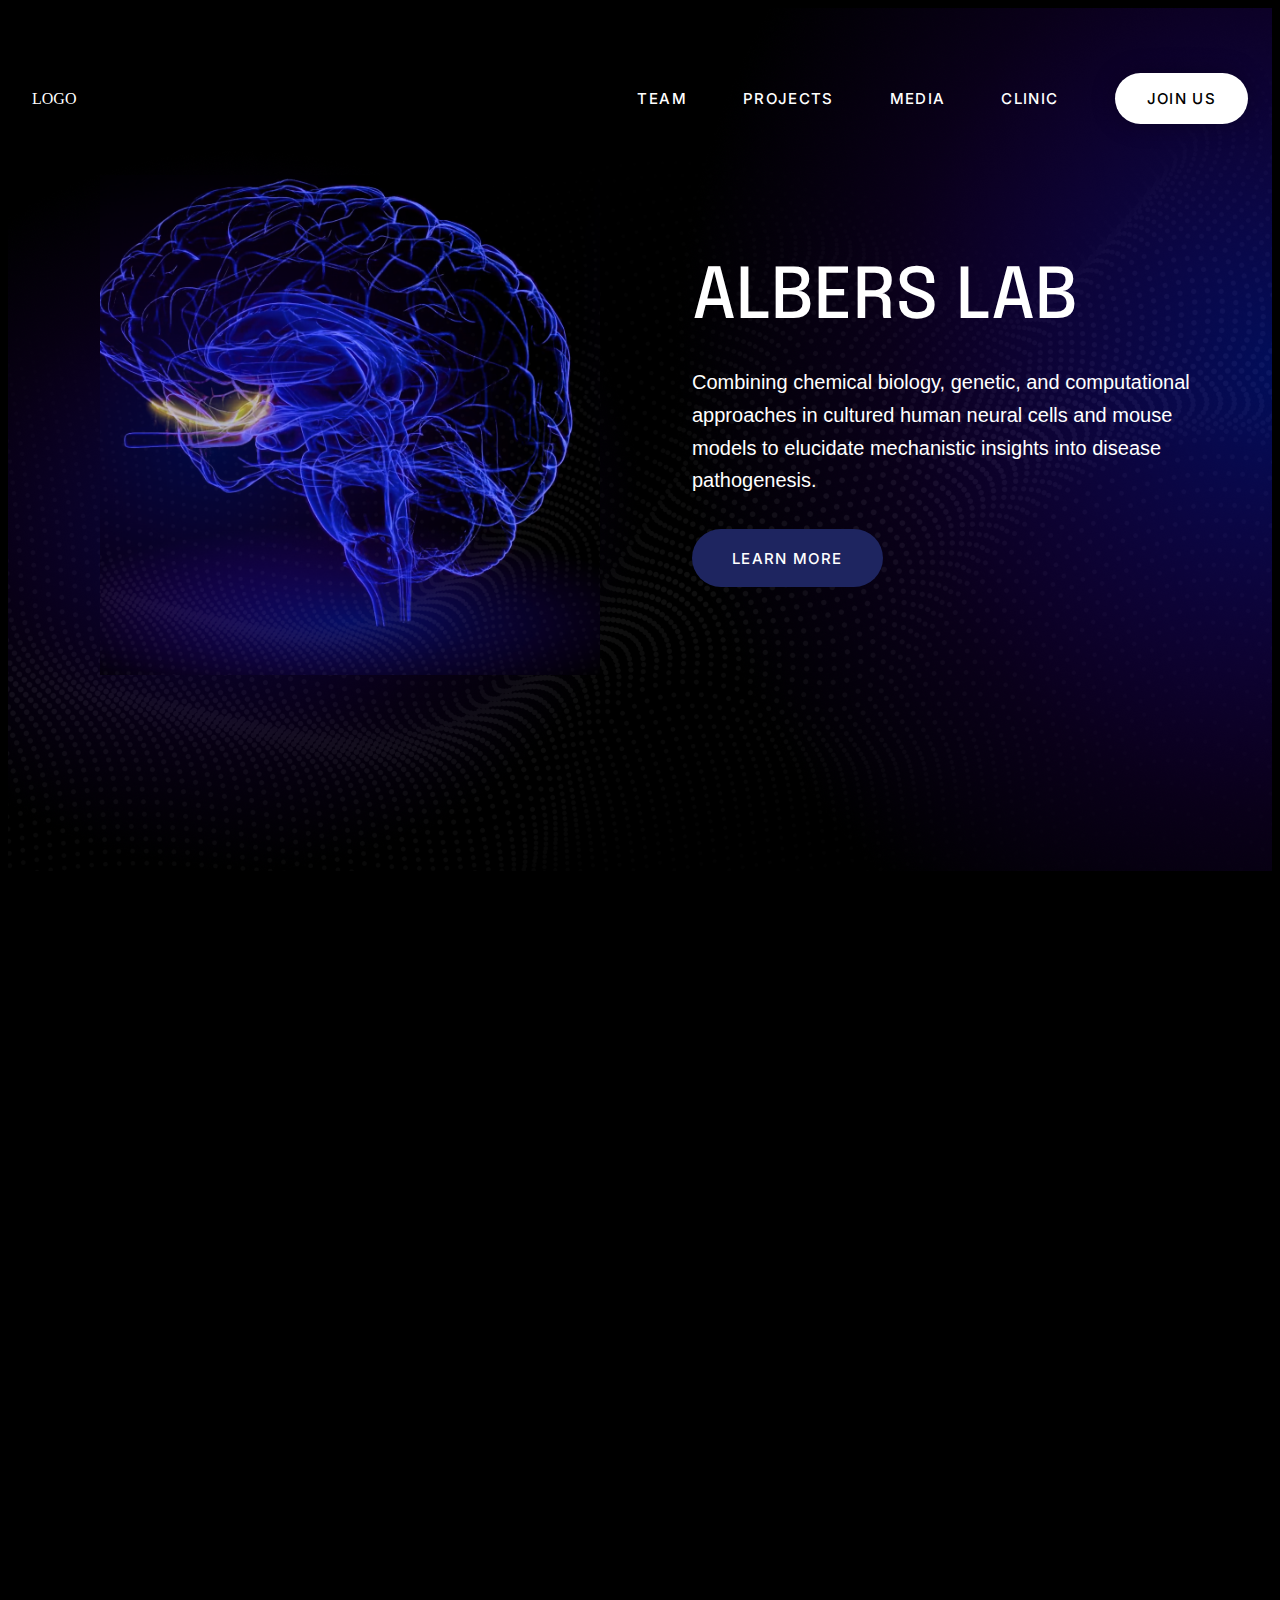
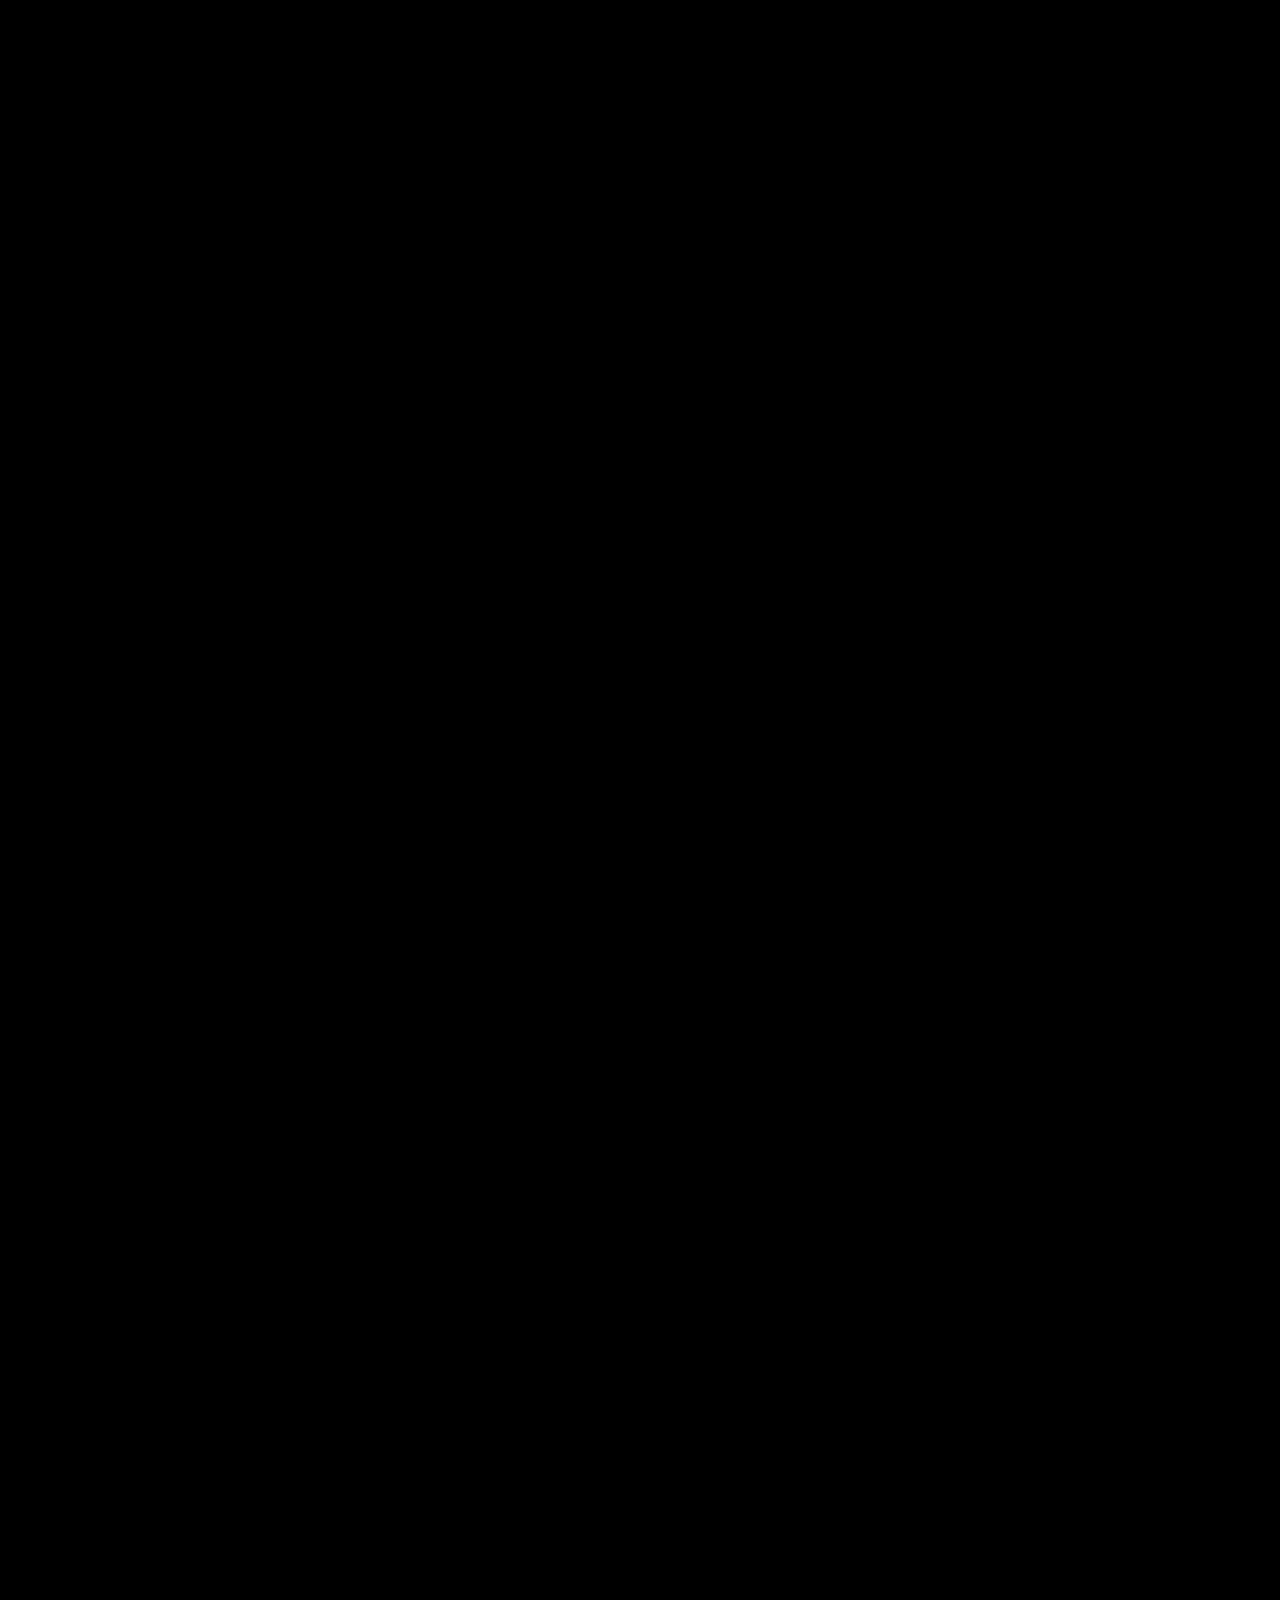
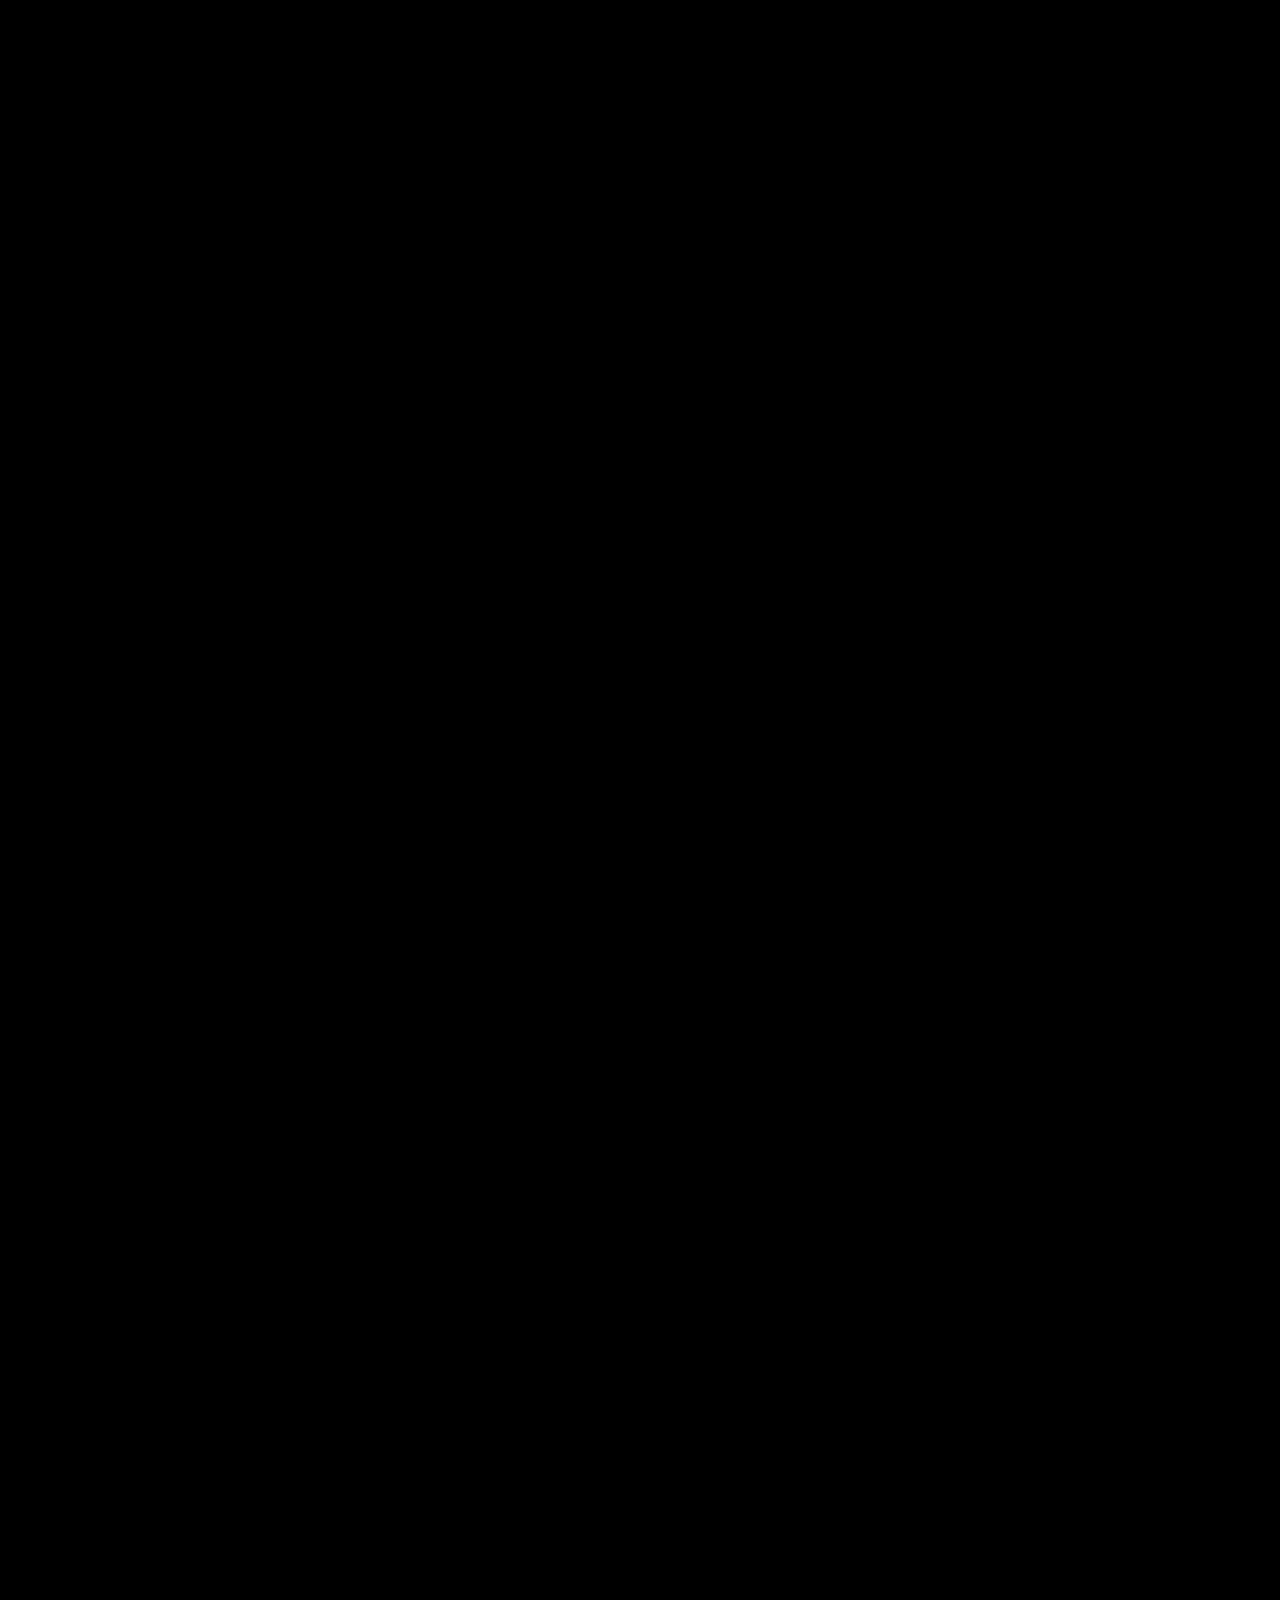
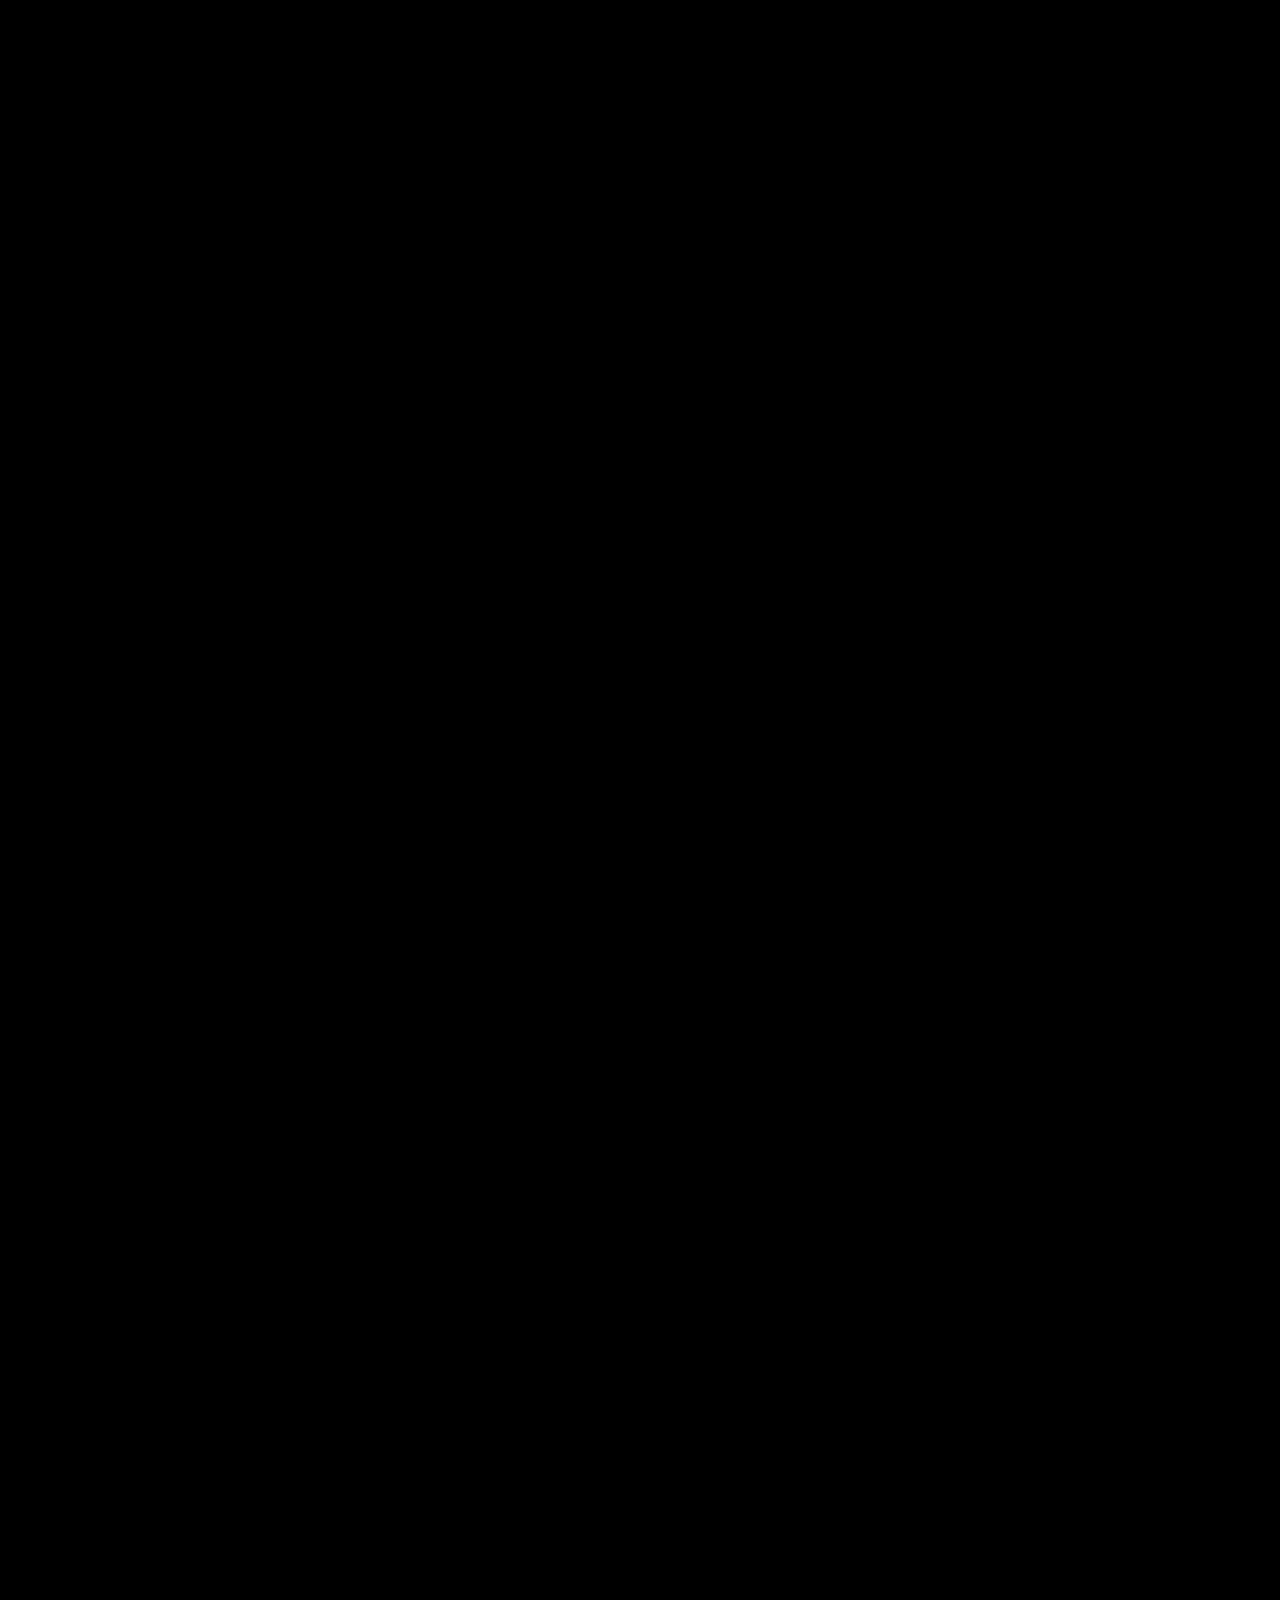
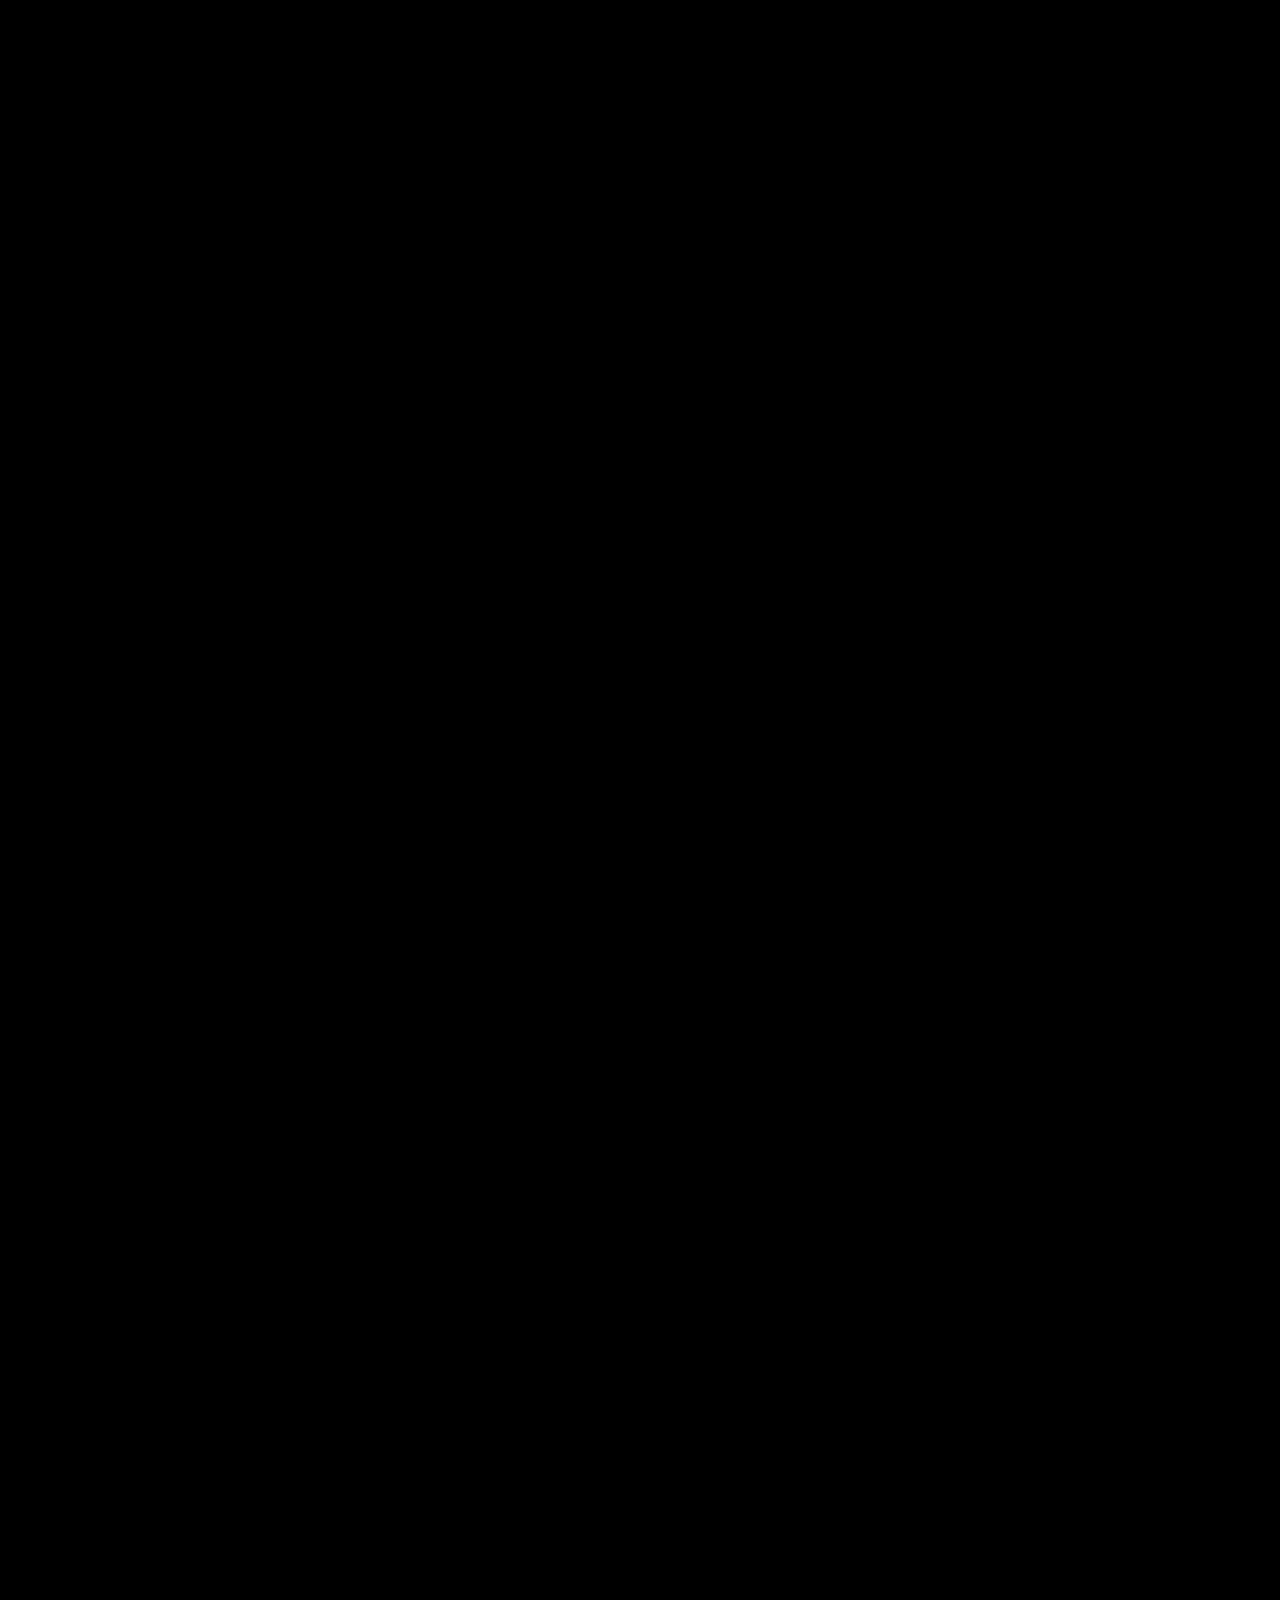
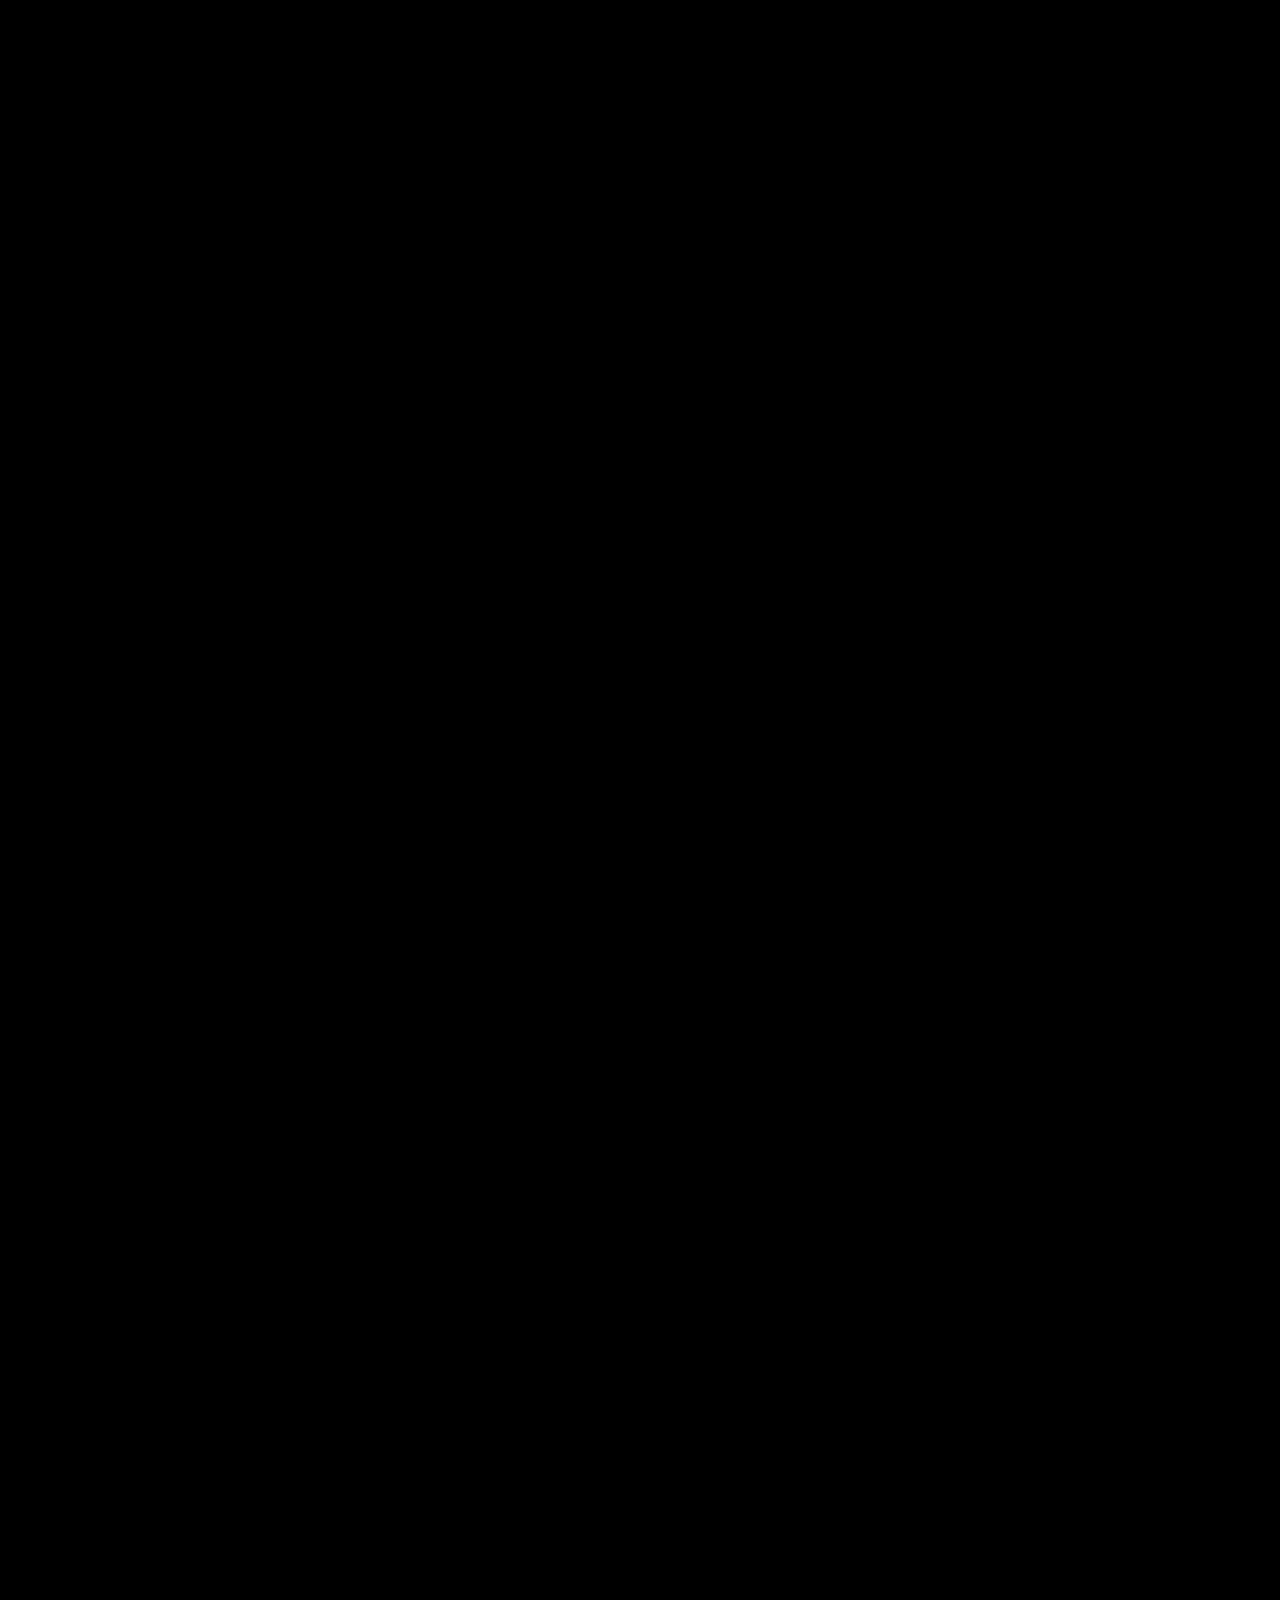
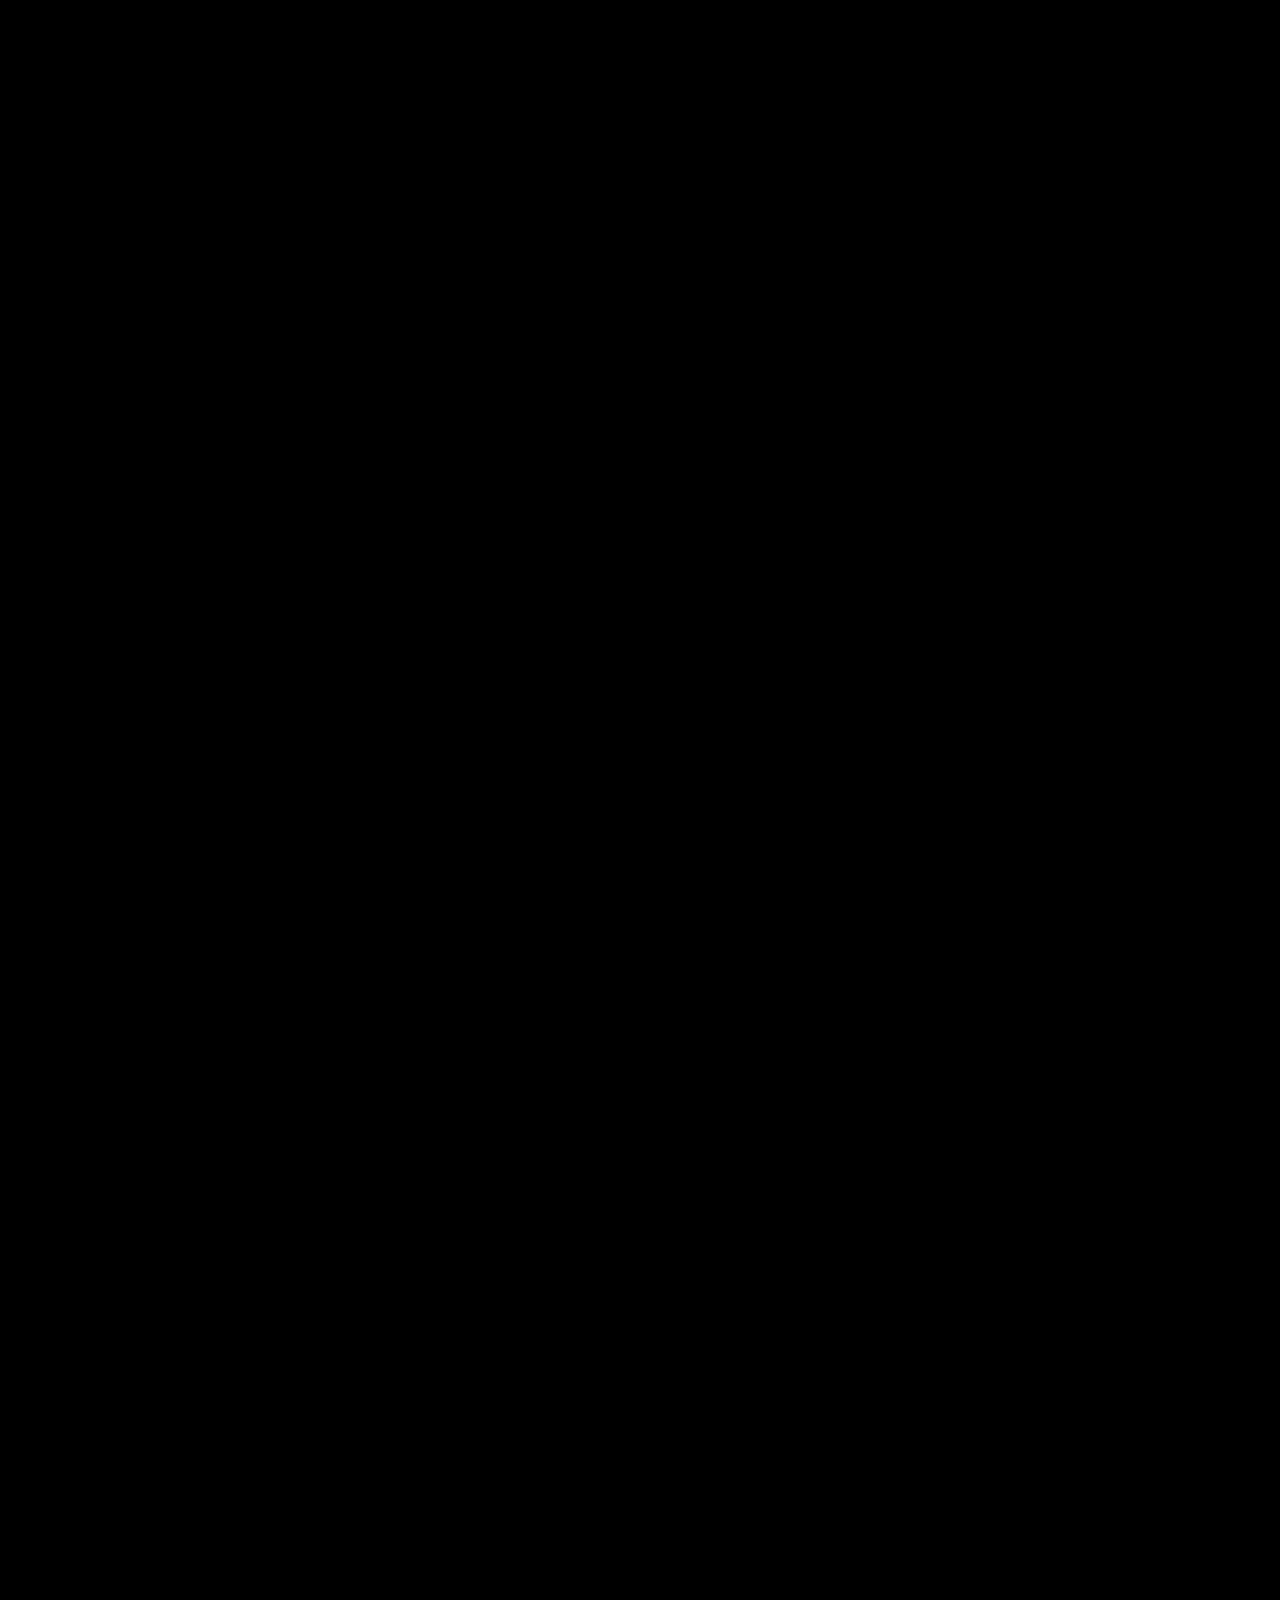
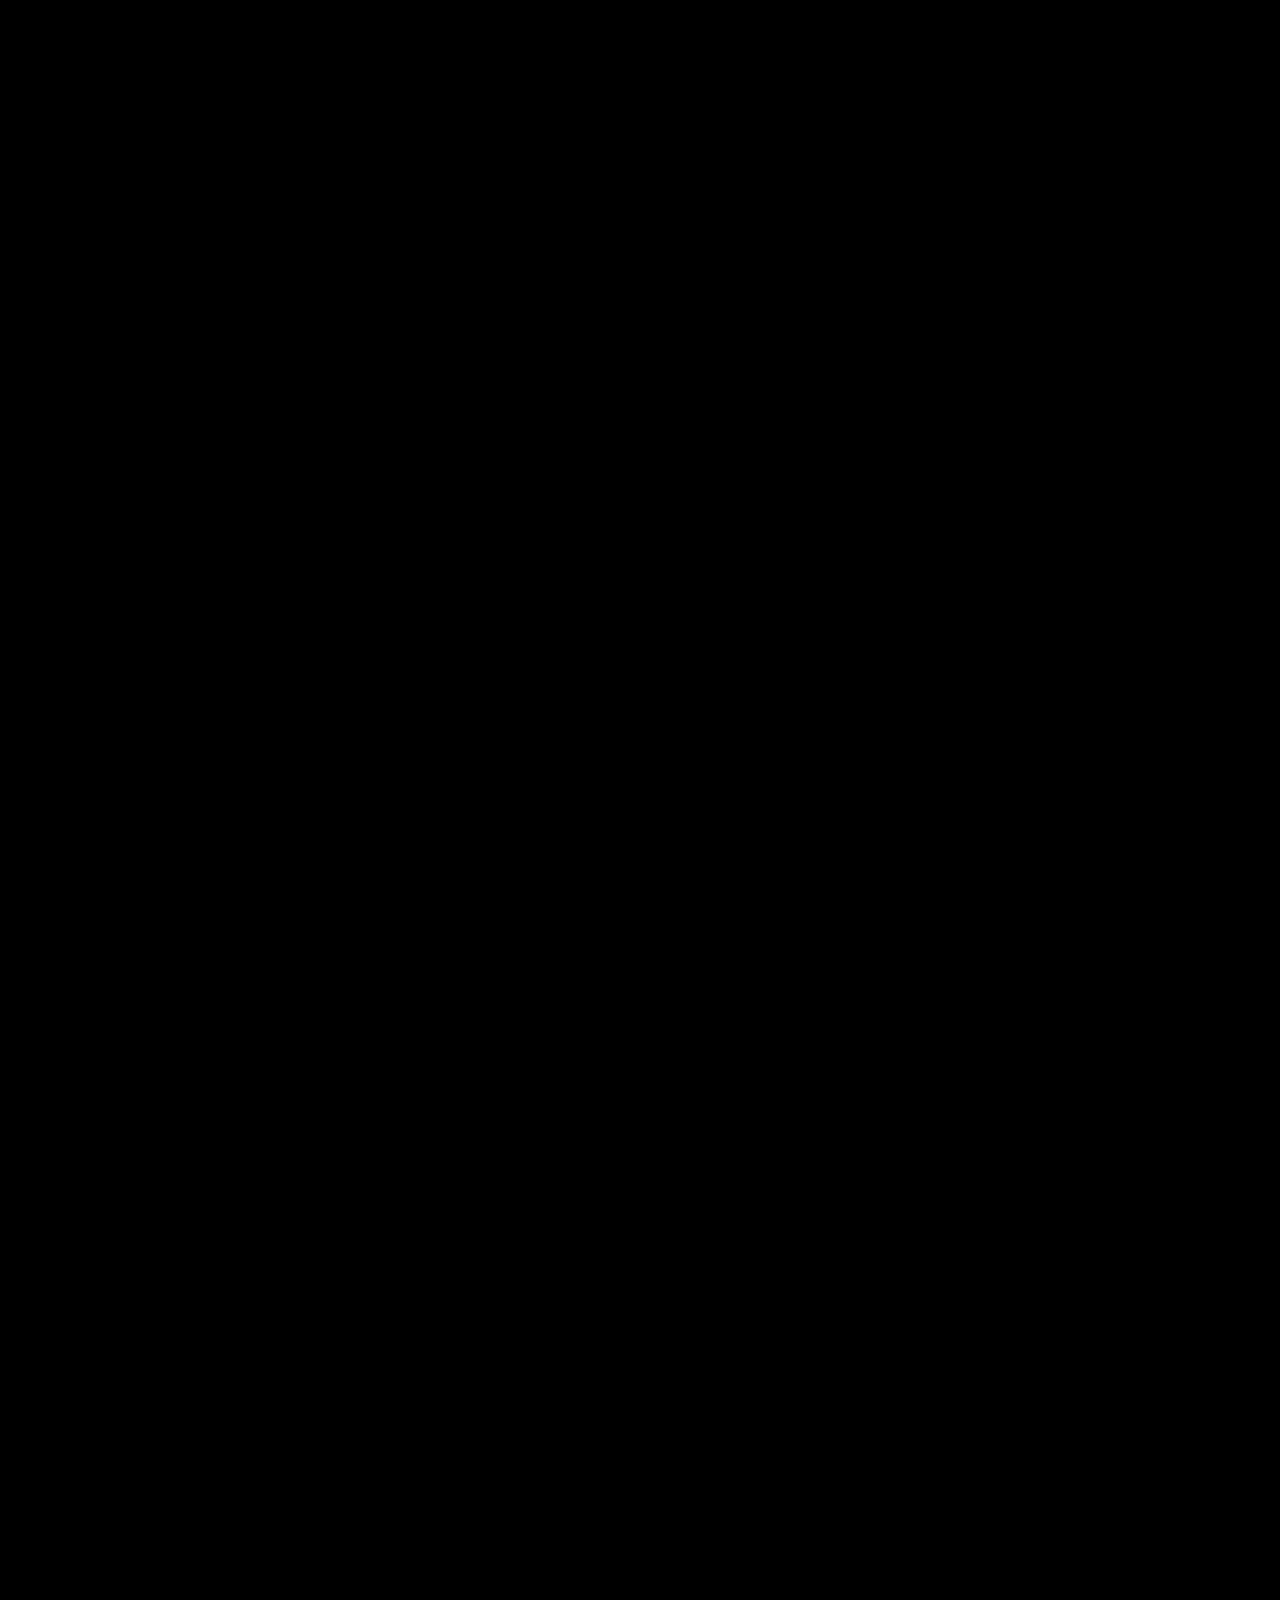
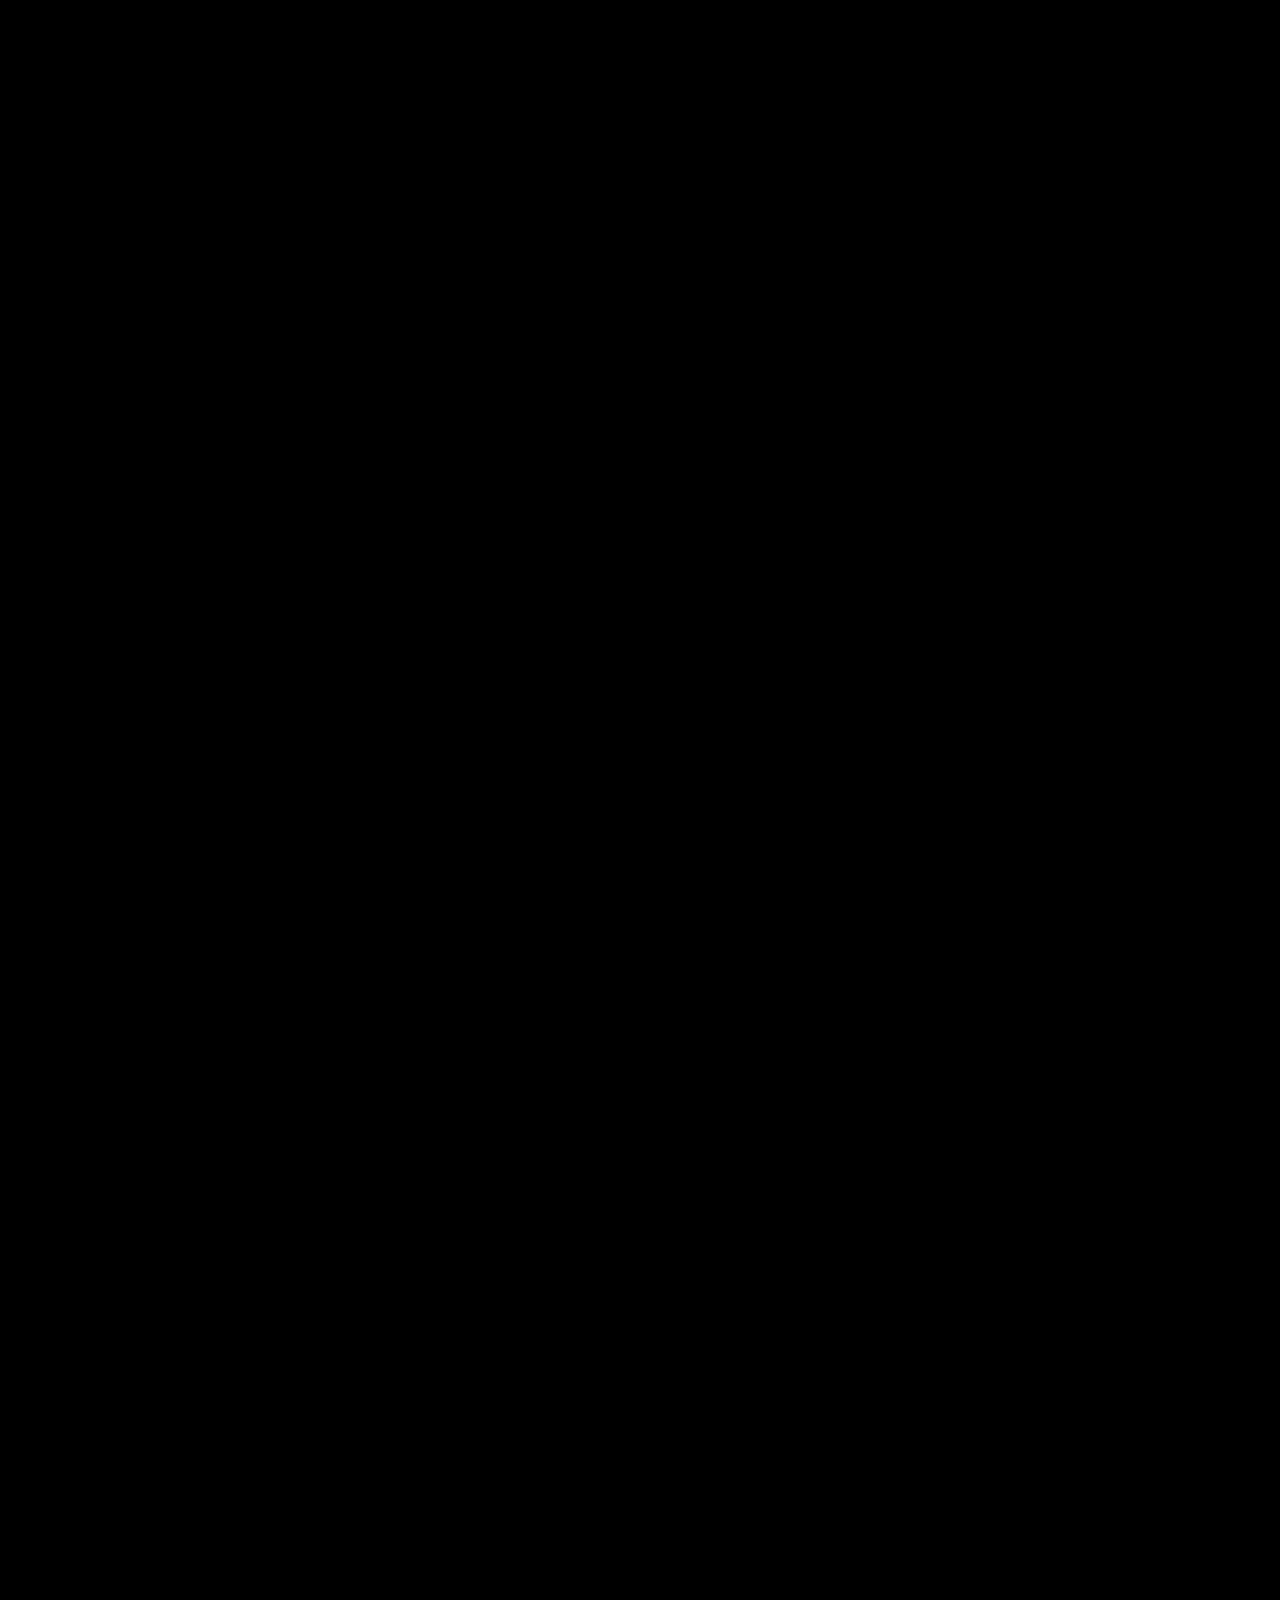
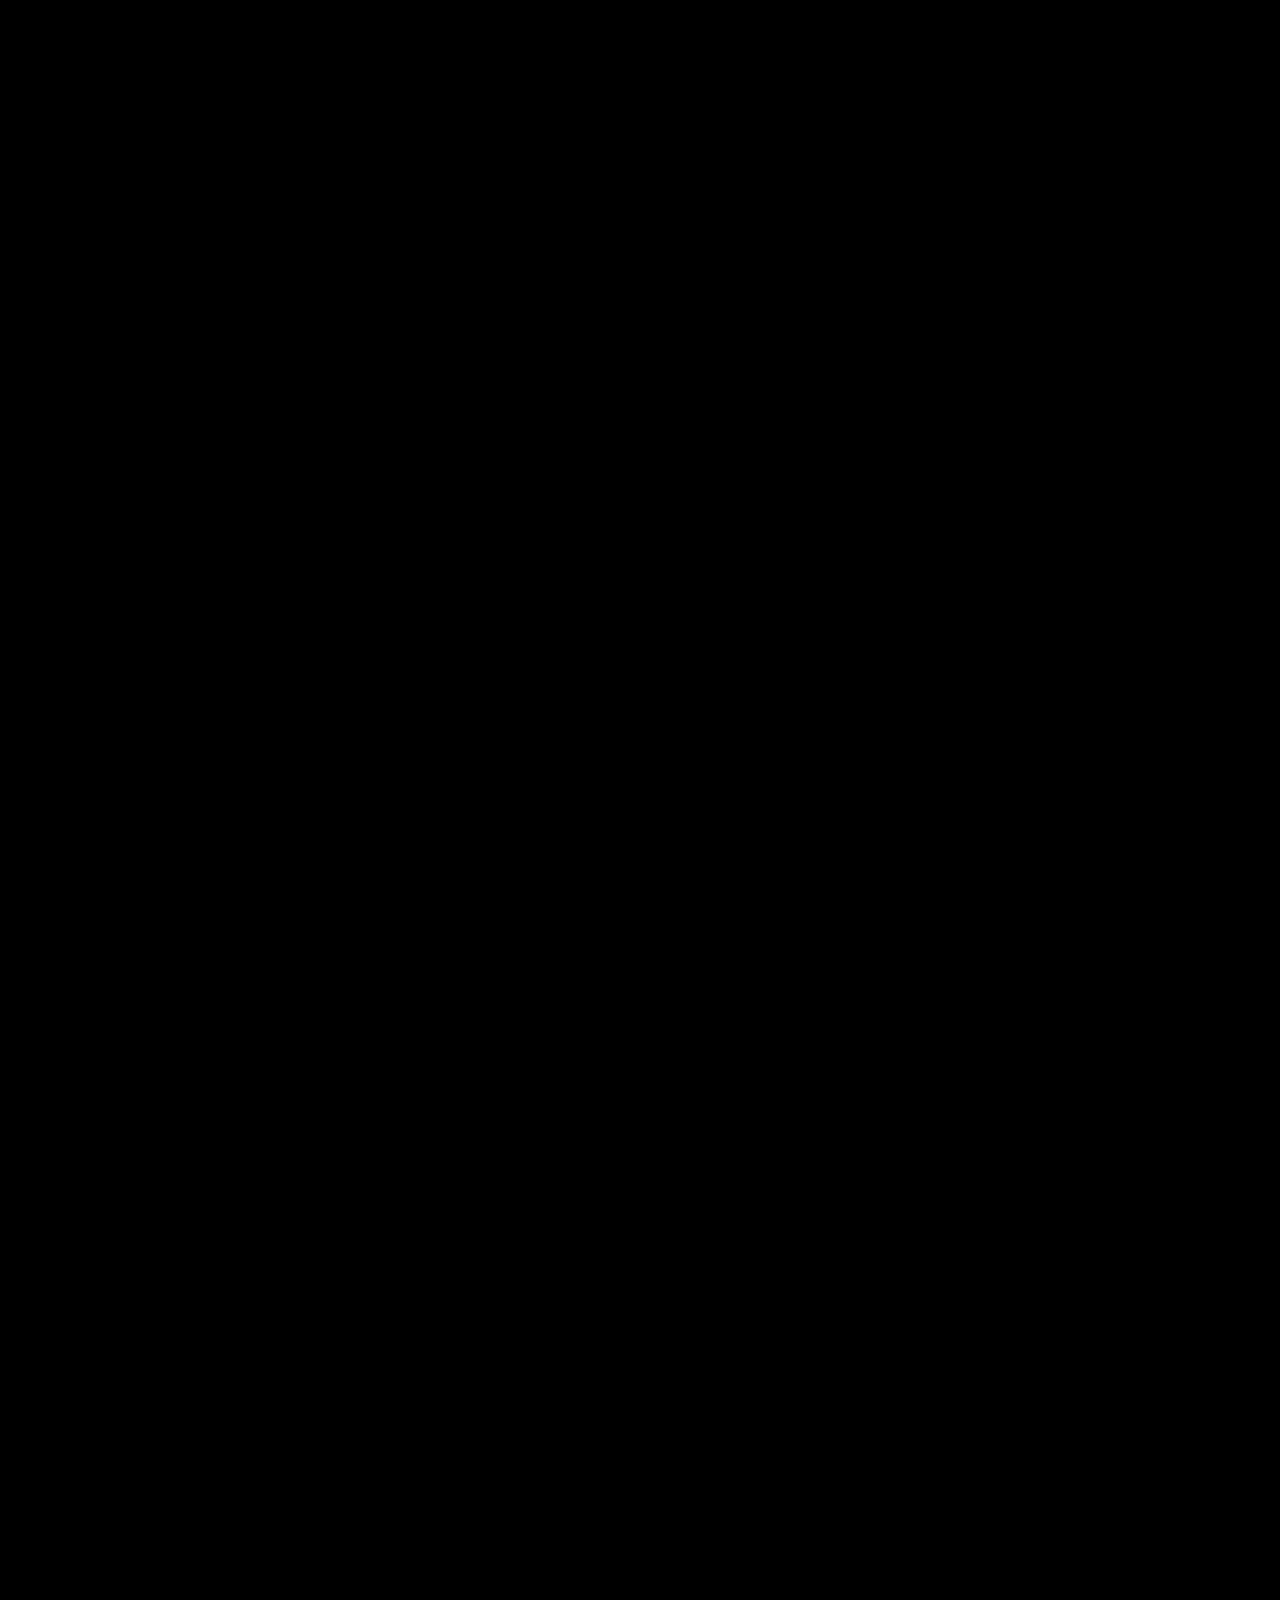
==== commit 540d885f: "updates" ====
--- a/index.html
+++ b/index.html
@@ -7,97 +7,98 @@
   <title>Albers Lab Homepage</title>
   <link rel="stylesheet" href="styles/style.css">
   <link rel="stylesheet" href="slick/slick.css">
+  <link rel="preconnect" href="https://fonts.googleapis.com">
+  <link rel="preconnect" href="https://fonts.gstatic.com" crossorigin>
+  <link href="https://fonts.googleapis.com/css2?family=Epilogue:wght@500;600;700&family=Inter:wght@500;700&display=swap"
+    rel="stylesheet">
   <script src="https://ajax.googleapis.com/ajax/libs/jquery/3.6.4/jquery.min.js"></script>
   <script type="text/javascript" src="//cdn.jsdelivr.net/npm/slick-carousel@1.8.1/slick/slick.min.js"></script>
-  <!-- <link rel="stylesheet" type="text/css" href="//cdn.jsdelivr.net/npm/slick-carousel@1.8.1/slick/slick.css" /> -->
 
 
 </head>
 
 <body>
   <div class="whole">
-    <nav class="homeNav">
-      <div class="logoContainer">
-        <a class="logo" href="#">
-          <p>LOGO</p>
-        </a>
-      </div>
-      <div class="navContainer">
-        <div class="navPagesContainer">
-          <a href="#" class="navLink">
-            <p class="navItem">Team</p>
+    <div class="firstScreen">
+      <nav class="homeNav">
+        <div class="logoContainer">
+          <a class="logo" href="#">
+            <p>LOGO</p>
           </a>
-          <a href="#" class="navLink">
-            <p class="navItem">Projects</p>
+        </div>
+        <div class="navContainer">
+          <div class="navPagesContainer">
+            <a href="#" class="navLink">
+              <p class="navItem">Team</p>
+            </a>
+            <a href="#" class="navLink">
+              <p class="navItem">Projects</p>
+            </a>
+            <a href="#" class="navLink">
+              <p class="navItem">Media</p>
+            </a>
+            <a href="#" class="navLink">
+              <p class="navItem">Clinic</p>
+            </a>
+          </div>
+          <div class="navJoinContainer">
+            <a href="#" class="joinLink">
+              <p class="joinUs">Join Us</p>
+            </a>
+          </div>
+        </div>
+      </nav>
+
+      <div class="firstScreenContent">
+        <div class="spinningBrain">
+          <img class="spinningBrain" src="images/brainVideo-PLACEHOLDER.png" />
+        </div>
+        <div class="introduction">
+          <h1 class="title">Albers Lab</h1>
+          <p class="introParagraph">Combining chemical biology, genetic, and computational approaches in cultured human
+            neural cells and mouse models to elucidate mechanistic insights into disease pathogenesis.</p>
+          <a href="#start-scroll-position">
+            <button class="button startScroll">
+              <span class="button-content">Learn More</span>
+            </button>
           </a>
-          <a href="#" class="navLink">
-            <p class="navItem">Media</p>
-          </a>
-          <a href="#" class="navLink">
-            <p class="navItem">Clinic</p>
-          </a>
-        </div>
-        <div class="navJoinContainer">
-          <a href="#" class="joinLink">
-            <p class="joinUs">Join Us</p>
-          </a>
-        </div>
-      </div>
-    </nav>
-
-    <div class="firstScreen">
-      <div class="spinningBrain">
-        <img class="spinningBrain" src="images/brainVideo-PLACEHOLDER.png" />
-      </div>
-      <div class="introduction">
-        <h1 class="title">Albers Lab</h1>
-        <p class="introParagraph">Combining chemical biology, genetic, and computational approaches cultured human
-          neural
-          cells and mouse models to elucidate mechanistic insights into disease pathogenesis.</p>
-        <button class="button startScroll">
-          <span class="button-content">Learn More</span>
-        </button>
+        </div>
       </div>
     </div>
 
-    <div class="secondScreen">
-      <div class="secondScreenContainer">
+    <div class="secondScreen" id="start-scroll-position">
+      <div class="secondScreenContainer appearFullSection">
         <div class="neurons">
           <img class="neuronLeft" src="images/accurate-nueron-left.png" />
           <img class="neuronRight" src="images/accurate-nueron-right.png" />
         </div>
         <div class="about">
           <p class="aboutParagraph">In the Albers lab, we combine chemical biology, genetic, and computational
-            approaches
-            cultured human neural cells and mouse models to elucidate mechanistic insights into neurodegenerative
-            disease
-            pathogenesis. We validate these insights in human brain tissue and electronic health record databases. We
-            translate validated insights by developing biomarkers and therapeutics that advance precision medicine
-            approaches to neurologic disease.</p>
+            approaches cultured human neural cells and mouse models to elucidate mechanistic insights into
+            neurodegenerative disease pathogenesis. We validate these insights in human brain tissue and electronic
+            health record databases. We translate validated insights by developing biomarkers and therapeutics that
+            advance precision medicine approaches to neurologic disease.</p>
         </div>
       </div>
     </div>
 
     <div class="thirdScreen">
-      <div class="labBoxes">
+      <div class="labBoxes appearFullSection">
         <div class="LabBox">
           <img id="OFN_icon" src="images/OFN_icon.svg" />
-          <h3>Laboratory of Olfactory Neurotranslation</h3>
+          <h3 class="labBoxTitle">Laboratory of Olfactory Neurotranslation</h3>
           <button id="OFN_open_button" class="button openDescription">
             <span class="button-content"><img src="images/downArrow.svg"></span>
           </button>
           <div id="OFNDetails" class="descriptionOnClick">
             <div class="description">
-              <p>In the Laboratory of Olfactory Neurotranslation (LOON), inspired by mouse models of inflammatory
-                olfactory
-                dysfunction, we develop novel at home clinical smell tests to quantify olfactory function and develop
-                algorithms to predict neurodegenerative disease, such as Alzheimer’s disease, Dementia with Lewy Body,
-                and
-                Chronic Traumatic Encephalopathy, and accelerate recovery of smell function following COVID infections
-                and
-                Traumatic Brain Injury. These biomarkers can serve as early screening tools and provide primary or
-                secondary
-                outcomes in clinical trials of patients with these diseases.</p>
+              <p class="descriptionText">In the Laboratory of Olfactory Neurotranslation (LOON), inspired by mouse
+                models of inflammatory olfactory dysfunction, we develop novel at home clinical smell tests to quantify
+                olfactory function and develop algorithms to predict neurodegenerative disease, such as Alzheimer’s
+                disease, Dementia with Lewy Body, and Chronic Traumatic Encephalopathy, and accelerate recovery of smell
+                function following COVID infections and Traumatic Brain Injury. These biomarkers can serve as early
+                screening tools and provide primary or secondary outcomes in clinical trials of patients with these
+                diseases.</p>
               <button id="OFN_close_button" class="button closeDescription">
                 <span class="button-content">Close</span>
               </button>
@@ -106,25 +107,20 @@
         </div>
         <div class="LabBox">
           <img id="NTS_icon" src="images/NTS_icon.svg" />
-          <h3>Laboratory of Neurologic Therapeutic Science</h3>
+          <h3 class="labBoxTitle">Laboratory of Neurologic Therapeutic Science</h3>
           <button id="NTS_open_button" class="button openDescription">
             <span class="button-content"><img src="images/downArrow.svg"></span>
           </button>
           <div id="NTSDetails" class="descriptionOnClick">
             <div class="description">
-              <p>In the Laboratory of Neurologic Therapeutic Science (LONTS), we combine in vitro human neural cell
-                systems,
-                mouse lines, and autopsied human brains as model systems of disease with computational approaches
-                including
-                machine learning and multiplexed imaging with spatial transcriptomics to elucidate mechanisms of
-                neurodegeneration. We prosecute candidate drug targets and generate candidate biomarkers for validation
-                in
-                human clinical trials using systems pharmacology approaches of FDA-approved, experimental, and novel
-                drugs.
-                In
-                parallel, we emulate clinical trials in multiple electronic health record datasets to validate
-                FDA-approved
-                “hits” emerging from our laboratory and computational discovery efforts.</p>
+              <p class="descriptionText">In the Laboratory of Neurologic Therapeutic Science (LONTS), we combine in
+                vitro human neural cell systems, mouse lines, and autopsied human brains as model systems of disease
+                with computational approaches including machine learning and multiplexed imaging with spatial
+                transcriptomics to elucidate mechanisms of neurodegeneration. We prosecute candidate drug targets and
+                generate candidate biomarkers for validation in human clinical trials using systems pharmacology
+                approaches of FDA-approved, experimental, and novel drugs. In parallel, we emulate clinical trials in
+                multiple electronic health record datasets to validate FDA-approved “hits” emerging from our laboratory
+                and computational discovery efforts.</p>
               <button id="NTS_close_button" class="button closeDescription">
                 <span class="button-content">Close</span>
               </button>
@@ -134,7 +130,7 @@
       </div>
     </div>
 
-    <div class="fourthScreen">
+    <div class="fourthScreen appearFullSection">
       <h2>Neurodegenerative Disease Progression</h2>
       <div class="diagramFirstRow">
         <svg width="211" height="211" viewBox="0 0 211 211" fill="none" class="hoverSVG" id="healthyBrainHover">
@@ -271,9 +267,13 @@
           <svg width="174" height="62.5" viewBox="0 0 174 62.5" fill="none">
             <path d="M2 14.0001L174 14.0001" stroke="#FF2626" stroke-width="4" />
             <path d="M2 0.00012207L2 27.0001" stroke="#FF2626" stroke-width="4" />
-            <text class="diagramTextRed" x="87" y="40.5" text-anchor="middle" stroke-width="1px"
+            <text class="diagramTextRed" x="87" y="36.5" text-anchor="middle" stroke-width="1px"
               alignment-baseline="middle">
-              Therapeutic Intervention
+              Therapeutic
+            </text>
+            <text class="diagramTextRed" x="87" y="55.5" text-anchor="middle" stroke-width="1px"
+              alignment-baseline="middle">
+              Intervention
             </text>
           </svg>
         </div>
@@ -360,21 +360,23 @@
 
     </div>
 
-    <div class="fifthScreen">
+    <div class="fifthScreen appearFullSection">
       <div class="scrollSectionHeader projectsHeader">
         <div class="headerAndButton">
           <h2>Projects</h2>
-          <button class="learnMore">Learn More</button>
+          <button class="button">
+            <span class="button-content">Learn More</span>
+          </button>
         </div>
         <div class="arrowButtons">
           <div class="nav-left">
             <button class="leftArrow" id="projectLeftArrow">
-              <img src="images/leftArrow.svg" />
+              <img class="leftArrowImage" src="images/leftArrow.svg" />
             </button>
           </div>
           <div class="nav-right">
             <button class="rightArrow" id="projectRightArrow">
-              <img src="images/rightArrow.svg" />
+              <img class="leftArrowImage" src="images/rightArrow.svg" />
             </button>
           </div>
         </div>
@@ -399,8 +401,11 @@
             <p class="projectLabelText">Mouse Olfactory Bulb</p>
           </div>
         </div>
-        <div class="project">
-          <img src="/images/mouseOlfactoryBulb.jpg" width="372px" height="457px" />
+        <div class="projectVid">
+          <video class="vid" autoplay loop muted>
+            <source src="videos/dsRNA-mediatedDeathInDifferentiatedHumanNeuralCells.mp4" type="video/mp4" />
+            Your browser does not support the video tag.
+          </video>
           <div class="projectLabel">
             <p class="projectLabelText">dsRNA-mediated Death in Differentiated Human Neural Cells</p>
           </div>
@@ -411,22 +416,24 @@
     </div>
 
 
-    <div class="bottomSection">
+    <div class="bottomSection appearFullSection">
       <div class="sixthScreen">
         <div class="scrollSectionHeader eventHeader">
           <div class="headerAndButton">
             <h2>Events</h2>
-            <button class="learnMore">Meet the Team</button>
+            <button class="button">
+              <span class="button-content">Meet the Team</span>
+            </button>
           </div>
           <div class="arrowButtons">
             <div class="nav-left">
               <button id="teamLeftButton" class="leftArrowDark">
-                <img src="images/leftArrowDark.svg" />
+                <img class="leftArrowImage" src="images/leftArrowDark.svg" />
               </button>
             </div>
             <div class="nav-right">
               <button id="teamRightButton" class="rightArrowDark">
-                <img src="images/rightArrowDark.svg" />
+                <img class="rightArrowImage" src="images/rightArrowDark.svg" />
               </button>
             </div>
           </div>
@@ -434,27 +441,131 @@
 
         <div class="eventsSlider">
           <div class="event">
-            <img class="eventImage" src="/images/event1.png" height="536px" width="873px" />
+            <img class="eventImage" src="/images/events/event1.png" height="536px" width="873px" />
             <div class="eventLabel" height="536px" width="873px">
               <p class="eventLabelText">Albers Lab members posing in front of Harvard Medical School</p>
             </div>
           </div>
           <div class="event">
-            <img class="eventImage" src="/images/event2.png" height="536px" width="413px" />
+            <img class="eventImage" src="/images/events/event2.png" height="536px" width="413px" />
             <div class="eventLabel" height="536px" width="413px">
               <p class="eventLabelText">Alysa and Sasha presenting data for the Long COVID smell test in Chelsea, MA</p>
             </div>
           </div>
-          <div class="event" height="536px" width="873">
-            <img class="eventImage" src="/images/event3.png" height="536px" width="873" />
-            <div class="eventLabel">
+          <div class="event">
+            <img class="eventImage" src="/images/events/event3.png" height="536px" width="873px" />
+            <div class="eventLabel" height="536px" width="873px">
               <p class="eventLabelText">Laura presenting her poster at Keystone 2023</p>
             </div>
           </div>
           <div class="event">
-            <img class="eventImage" src="/images/event4.png" height="536px" width="777px" />
+            <img class="eventImage" src="/images/events/event4.png" height="536px" width="777px" />
             <div class="eventLabel" height="536px" width="777px">
               <p class="eventLabelText">Albers Lab members at MGH holiday party</p>
+            </div>
+          </div>
+          <div class="event">
+            <img class="eventImage" src="/images/events/event5.png" height="536px" width="873px" />
+            <div class="eventLabel" height="536px" width="873px">
+              <p class="eventLabelText">Benoit presenting his poster at ACHEMS 2022</p>
+            </div>
+          </div>
+          <div class="event">
+            <img class="eventImage" src="/images/events/event6.png" height="536px" width="413px" />
+            <div class="eventLabel" height="536px" width="413px">
+              <p class="eventLabelText">Alex and Laura enjoying some outdoor activities at Keystone 2023</p>
+            </div>
+          </div>
+          <div class="event">
+            <img class="eventImage" src="/images/events/event7.jpeg" height="536px" width="777px" />
+            <div class="eventLabel" height="536px" width="777px">
+              <p class="eventLabelText">Albers Lab members on MGH rounds with Dr. Albers</p>
+            </div>
+          </div>
+          <div class="event">
+            <img class="eventImage" src="/images/events/event8.jpeg" height="536px" width="777px" />
+            <div class="eventLabel" height="536px" width="777px">
+              <p class="eventLabelText">Laura mentoring peers at Harvard Medical School</p>
+            </div>
+          </div>
+          <div class="event">
+            <img class="eventImage" src="/images/events/event9.jpeg" height="536px" width="413px" />
+            <div class="eventLabel" height="536px" width="413px">
+              <p class="eventLabelText">Benoit presenting at SAOM</p>
+            </div>
+          </div>
+          <div class="event">
+            <img class="eventImage" src="/images/events/event10.png" height="536px" width="777px" />
+            <div class="eventLabel" height="536px" width="777px">
+              <p class="eventLabelText">Shayda presenting at Harvard Medical School's Research Assistant Symposium 2023
+              </p>
+            </div>
+          </div>
+          <div class="event">
+            <img class="eventImage" src="/images/events/event11.png" height="536px" width="413px" />
+            <div class="eventLabel" height="536px" width="413px">
+              <p class="eventLabelText">Dr. Albers and Albers Lab alumni May 2023</p>
+            </div>
+          </div>
+          <div class="event">
+            <img class="eventImage" src="/images/events/event12.jpeg" height="536px" width="777px" />
+            <div class="eventLabel" height="536px" width="777px">
+              <p class="eventLabelText">Dr. Albers, Laura, and Alysa at SFN 2022</p>
+            </div>
+          </div>
+          <div class="event">
+            <img class="eventImage" src="/images/events/event13.jpeg" height="536px" width="777px" />
+            <div class="eventLabel" height="536px" width="777px">
+              <p class="eventLabelText">Albers Lab Party February 2023</p>
+            </div>
+          </div>
+          <div class="event">
+            <img class="eventImage" src="/images/events/event14.jpeg" height="536px" width="873px" />
+            <div class="eventLabel" height="536px" width="873px">
+              <p class="eventLabelText">Albers Lab Party August 2022</p>
+            </div>
+          </div>
+          <div class="event">
+            <img class="eventImage" src="/images/events/event15.jpeg" height="536px" width="777px" />
+            <div class="eventLabel" height="536px" width="777px">
+              <p class="eventLabelText">Dr. Albers, Laura, and Alysa at SFN dinner 2022</p>
+            </div>
+          </div>
+          <div class="event">
+            <img class="eventImage" src="/images/events/event16.jpeg" height="536px" width="873px" />
+            <div class="eventLabel" height="536px" width="873px">
+              <p class="eventLabelText">Trupti presenting at LAW meeting at Charlestown Navy Yard</p>
+            </div>
+          </div>
+          <div class="event">
+            <img class="eventImage" src="/images/events/event17.jpeg" height="536px" width="413px" />
+            <div class="eventLabel" height="536px" width="413px">
+              <p class="eventLabelText">Alysa and Daniela presenting a bilingual poster in English and Spanish at
+                Chelsea 2022</p>
+            </div>
+          </div>
+          <div class="event">
+            <img class="eventImage" src="/images/events/event18.jpeg" height="536px" width="777px" />
+            <div class="eventLabel" height="536px" width="777px">
+              <p class="eventLabelText">Lab dinner in Charlestown Navy Yard Summer 2022</p>
+            </div>
+          </div>
+          <div class="event">
+            <img class="eventImage" src="/images/events/event19.jpeg" height="536px" width="777px" />
+            <div class="eventLabel" height="536px" width="777px">
+              <p class="eventLabelText">Alysa leading recruitment for COVID-19 Smell Testing in 2023 in Puerto Rico</p>
+            </div>
+          </div>
+          <div class="event">
+            <img class="eventImage" src="/images/events/event20.jpeg" height="536px" width="873px" />
+            <div class="eventLabel" height="536px" width="873px">
+              <p class="eventLabelText">Alysa presenting COVID-19 Smell Testing in 2023 in Puerto Rico</p>
+            </div>
+          </div>
+          <div class="event">
+            <img class="eventImage" src="/images/events/event21.jpg" height="536px" width="777px" />
+            <div class="eventLabel" height="536px" width="777px">
+              <p class="eventLabelText">Lab members taking the Charlestown Ferry 2023</p>
             </div>
           </div>
         </div>
@@ -468,19 +579,28 @@
           <div class="contactGrid">
             <div class="contactItem phone">
               <img class="contactIcon" src="/images/phoneIcon.svg" />
-              <p class="contactText">(617) 724 7401</p>
+              <a class="contactTextLink" target="_blank" href="tel:+16177247401">
+                <p class="contactText">(617) 724 7401</p>
+              </a>
             </div>
             <div class="contactItem email">
               <img class="contactIcon" src="/images/emailIcon.svg" />
-              <p class="contactText">albers.mark@mgh.harvard.edu</p>
+              <a target="_blank" class="contactTextLink" href="mailto:albers.mark@mgh.harvard.edu">
+                <p class="contactText">albers.mark@mgh.harvard.edu</p>
+              </a>
             </div>
             <div class="contactItem twitter">
               <img class="contactIcon" src="/images/twitterIcon.svg" />
-              <p class="contactText">TwitterUserName</p>
+              <a class="contactTextLink" target="_blank" href="https://twitter.com/AlbersLab">
+                <p class="contactText">Twitter</p>
+              </a>
             </div>
             <div class="contactItem address">
               <img class="contactIcon" src="/images/addressIcon.svg" />
-              <p class="contactText">114 16th Street, Suite 2003, Charlestown, MA 02129</p>
+              <a class="contactTextLink" target="_blank"
+                href="https://www.google.com/maps/place/114+16th+St+%232003,+Bunker+Hill,+MA+02129/@42.3793482,-71.0536479,17z/data=!3m1!4b1!4m5!3m4!1s0x89e370f7f468f54f:0x72f6237ef1af5ea9!8m2!3d42.3793443!4d-71.051073?entry=ttu">
+                <p class="contactText">114 16th Street, Suite 2003, Charlestown, MA 02129</p>
+              </a>
             </div>
           </div>
           <div class="footerNavContainer">
--- a/styles/style.css
+++ b/styles/style.css
@@ -7,13 +7,29 @@
 }
 
 .whole {
-  background: url('../images/background.png') no-repeat;
+  background: url('../images/background2.png') no-repeat;
   background-attachment: fixed;
   height: 100%;
 }
 
 .hidden {
   display: none;
+}
+
+.appearFullSection {
+  opacity: 0;
+  /* transform: translateY(5%); */
+  transition: opacity .5s ease-out;
+  /* transition: opacity .5s ease-out, transform .5s ease-out; */
+}
+
+.appearFullSection.show {
+  opacity: 1;
+  /* transform: translateY(0); */
+}
+
+.firstScreen {
+  height: 100vh;
 }
 
 .homeNav {
@@ -102,7 +118,7 @@
   top: -9px;
 }
 
-.firstScreen {
+.firstScreenContent {
   display: flex;
   flex-direction: row;
   gap: 92px;
@@ -158,6 +174,7 @@
   letter-spacing: 1.35px;
   text-transform: uppercase;
   border: none;
+  cursor: pointer;
 }
 
 
@@ -184,6 +201,8 @@
   transition: all 0.475s;
 }
 
+
+
 .spinningBrain {
   height: 500px;
   width: 500px;
@@ -209,7 +228,7 @@
   right: 0;
   top: 30%;
   margin: auto;
-  width: 75%;
+  width: 64%;
 }
 
 .text-container {
@@ -223,7 +242,7 @@
 
 .aboutParagraph {
   font-family: Epilogue;
-  font-size: 25px;
+  font-size: 24px;
   font-style: normal;
   font-weight: 600;
   line-height: 163%;
@@ -232,15 +251,18 @@
 
 
 .thirdScreen {
-  height: 100vh;
+  min-height: fit-content;
+  height: 120vh;
+  display: flex;
+  text-align: center;
 }
 
 .labBoxes {
-  min-height: fit-content;
-  display: flex;
-  flex-direction: row;
+  display: flex;
+  flex-direction: row;
+  align-items: center;
   margin: auto;
-  width: 80%;
+  width: 90%;
   gap: 26px;
 }
 
@@ -255,6 +277,7 @@
 }
 
 .LabBox {
+  height: fit-content;
   display: flex;
   width: 646px;
   flex-grow: 1;
@@ -263,6 +286,11 @@
   align-items: center;
   gap: 32px;
   background-color: #0F1327;
+  opacity: .8;
+}
+
+.labBoxTitle {
+  margin: 0;
 }
 
 .openDescription {
@@ -273,7 +301,7 @@
   padding-left: 67px;
   padding-right: 67px;
   align-items: center;
-  gap: 40px;
+  gap: 32px;
   border-radius: 130px;
   border: none;
   background: #1E2560;
@@ -287,7 +315,18 @@
   display: flex;
   flex-direction: column;
   align-items: center;
-  gap: 65px;
+  gap: 32px;
+}
+
+.descriptionText {
+  font-family: Arial;
+  font-size: 20px;
+  font-style: normal;
+  font-weight: 400;
+  line-height: 32px;
+  letter-spacing: 0em;
+  text-align: left;
+
 }
 
 .closeDescription {
@@ -343,7 +382,7 @@
   fill: #FFFFFF;
   text-align: center;
   font-family: Epilogue;
-  font-size: 18px;
+  font-size: 16px;
   font-style: normal;
   font-weight: 700;
   line-height: 22px;
@@ -353,7 +392,7 @@
   fill: #FF2626;
   text-align: center;
   font-family: Epilogue;
-  font-size: 16px;
+  font-size: 14px;
   font-style: normal;
   font-weight: 700;
   line-height: 22px;
@@ -369,7 +408,7 @@
 .diagramTextSmall {
   fill: white;
   font-family: Epilogue;
-  font-size: 16px;
+  font-size: 14px;
   font-style: normal;
   font-weight: 700;
   line-height: 21px;
@@ -410,13 +449,21 @@
 
 .rightArrow,
 .leftArrow {
+  position: relative;
   border-radius: 50%;
+  height: 52px;
+  width: 52px;
   border: 1px solid #FFFFFF;
   background: none;
-  padding-right: 10px;
-  padding-left: 10px;
-  padding-top: 15px;
-  padding-bottom: 15px;
+  cursor: pointer;
+}
+
+.leftArrowImage,
+.rightArrowImage {
+  position: absolute;
+  left: 12px;
+  top: 17px;
+
 }
 
 H2 {
@@ -427,39 +474,23 @@
   line-height: 48.8px;
 }
 
-.learnMore {
-  color: white;
-  font-family: Inter;
-  font-size: 15px;
-  font-style: normal;
-  font-weight: 500;
-  line-height: normal;
-  letter-spacing: 1.35px;
-  text-transform: uppercase;
-  display: flex;
-  width: fit-content;
-  height: fit-content;
-  padding-top: 20px;
-  padding-bottom: 20px;
-  padding-left: 40px;
-  padding-right: 40px;
-  align-items: center;
-  gap: 40px;
-  border-radius: 130px;
-  border: none;
-  background: #1E2560;
-}
-
 .projectsScroller {
   margin-left: 100px;
 }
 
 
-.project {
+.project,
+.projectVid {
   position: relative;
   color: white;
   margin-left: 24px;
   overflow: hidden;
+}
+
+.vid {
+  width: 372px;
+  height: 457px;
+  object-fit: fill;
 }
 
 .projectLabel {
@@ -491,11 +522,20 @@
   opacity: 1;
 }
 
+.projectVid .projectLabel:hover {
+  opacity: 1;
+}
+
 .project .projectLabel .projectLabelText {
   transition-delay: 0s;
   transition-duration: 0.4s;
 }
 
+.projectVid .projectLabel .projectLabelText {
+  transition-delay: 0s;
+  transition-duration: 0.4s;
+}
+
 .fifthScreen {
   height: 100vh;
 }
@@ -516,13 +556,13 @@
 
 .rightArrowDark,
 .leftArrowDark {
+  position: relative;
   border-radius: 50%;
+  height: 52px;
+  width: 52px;
   border: 1px solid #000000;
   background: none;
-  padding-right: 10px;
-  padding-left: 10px;
-  padding-top: 15px;
-  padding-bottom: 15px;
+  cursor: pointer;
 }
 
 .eventsSlider {
@@ -534,6 +574,10 @@
   color: white;
   margin-left: 24px;
   overflow: hidden;
+}
+
+.eventImage {
+  object-fit: cover;
 }
 
 .eventLabel {
@@ -606,6 +650,10 @@
   align-items: center;
 }
 
+.contactItem:hover {
+  transform: scale(1.025);
+}
+
 .phone {
   padding-right: 32px;
   padding-bottom: 24px;
@@ -631,6 +679,11 @@
   font-weight: 500;
   line-height: normal;
   max-width: 238px;
+}
+
+.contactTextLink {
+  color: #1E2560;
+  text-decoration: none;
 }
 
 .footerNavContainer {
@@ -737,30 +790,4 @@
 
 .name {
   text-decoration-line: underline;
-}
-
-/* *,
-*:before,
-*:after {
-  box-sizing: border-box;
-} */
-
-/* .carousel {
-  position: relative;
-  height: 536px;
-  margin: 0 auto;
-}
-
-.carousel-content {
-  position: relative;
-  overflow-x: hidden;
-  transition: width .4s;
-  height: 100%;
-}
-
-.slide {
-  height: 100%;
-  position: absolute;
-  z-index: 1;
-  transition: left .4s cubic-bezier(.47, .13, .15, .89);
-} */+}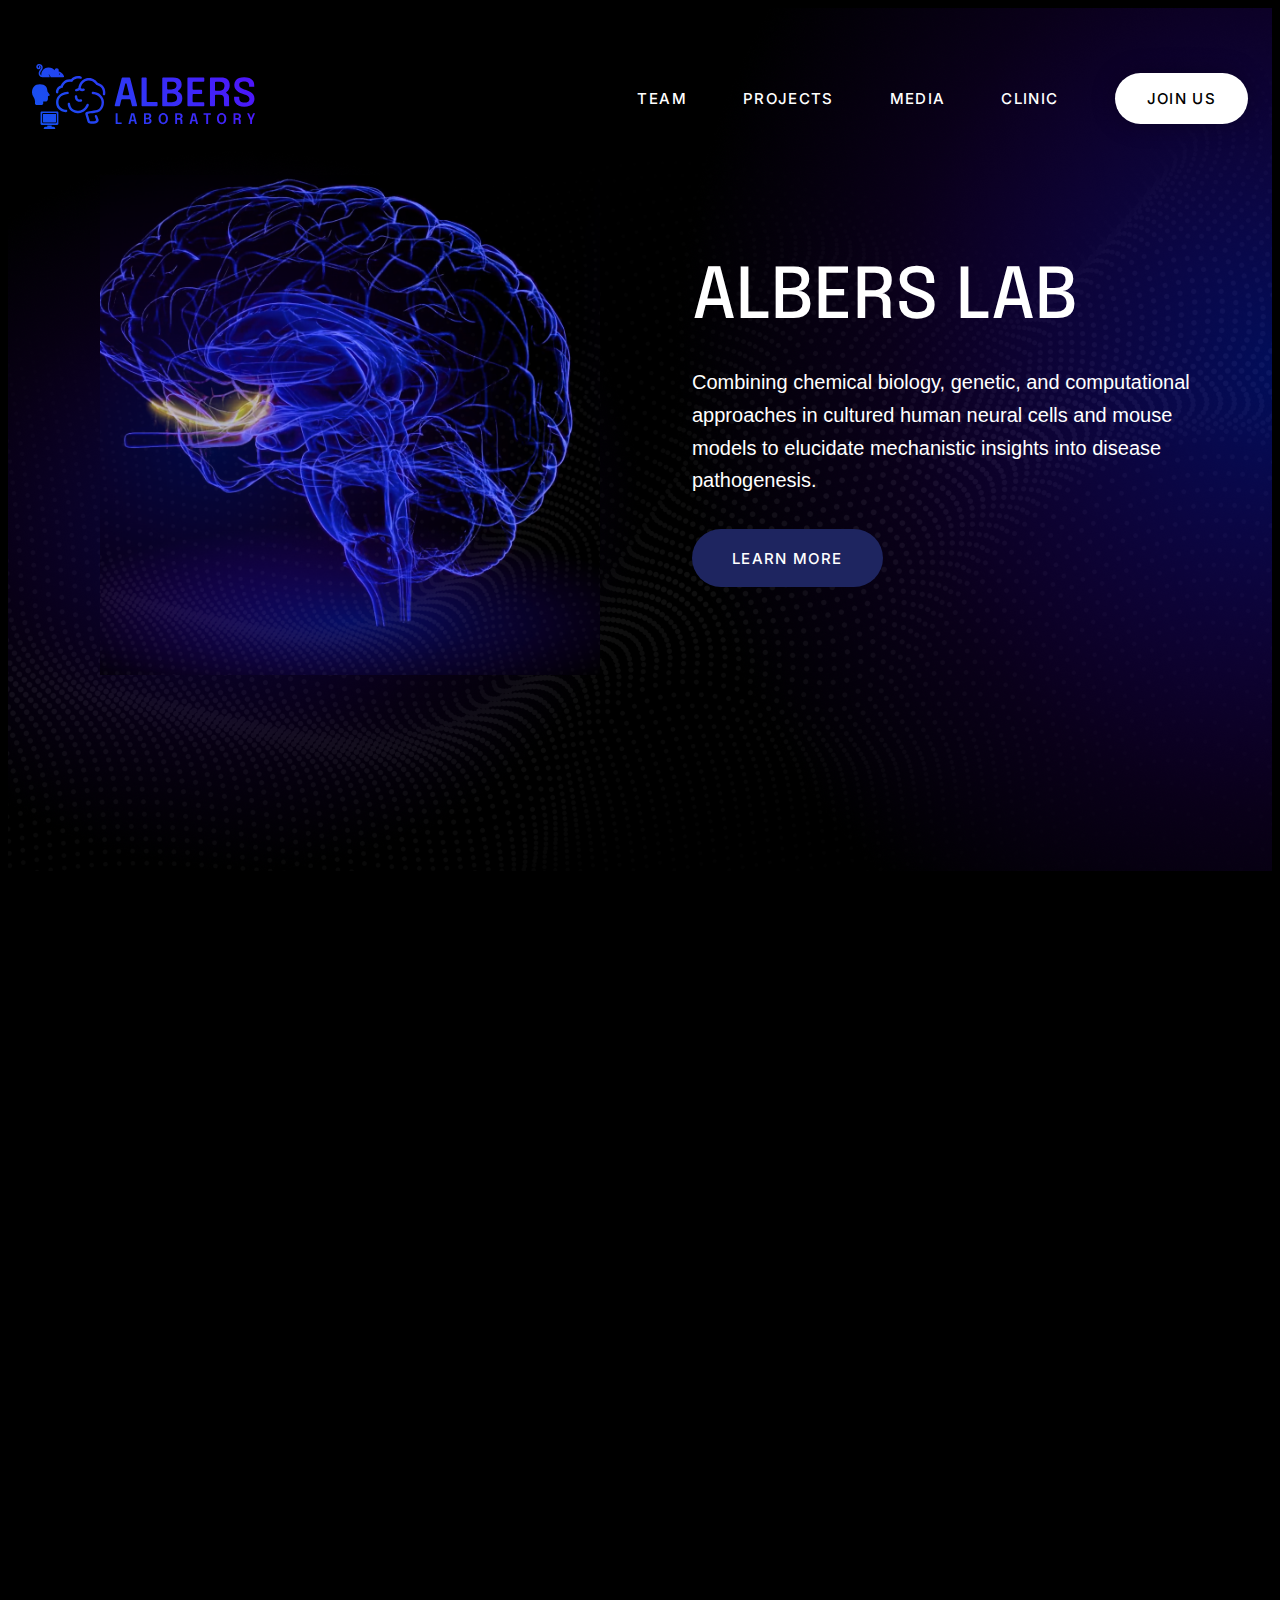
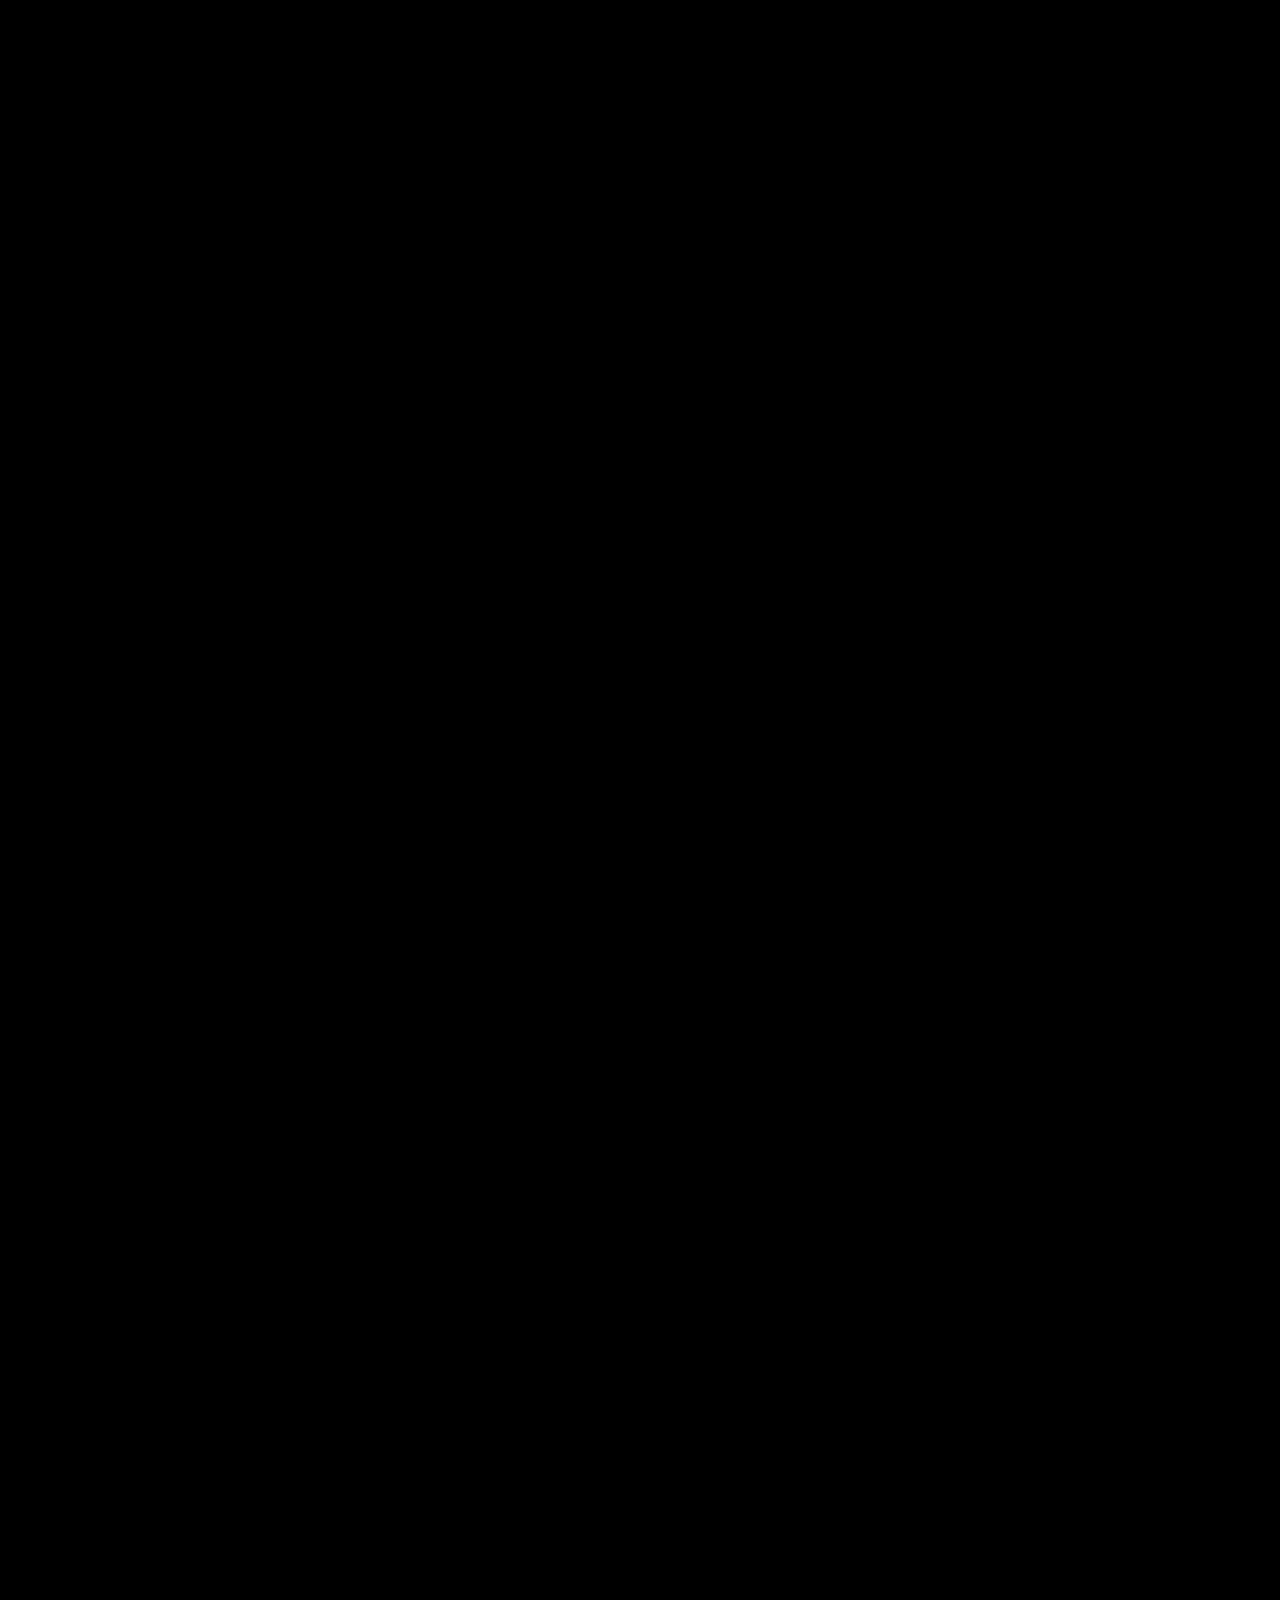
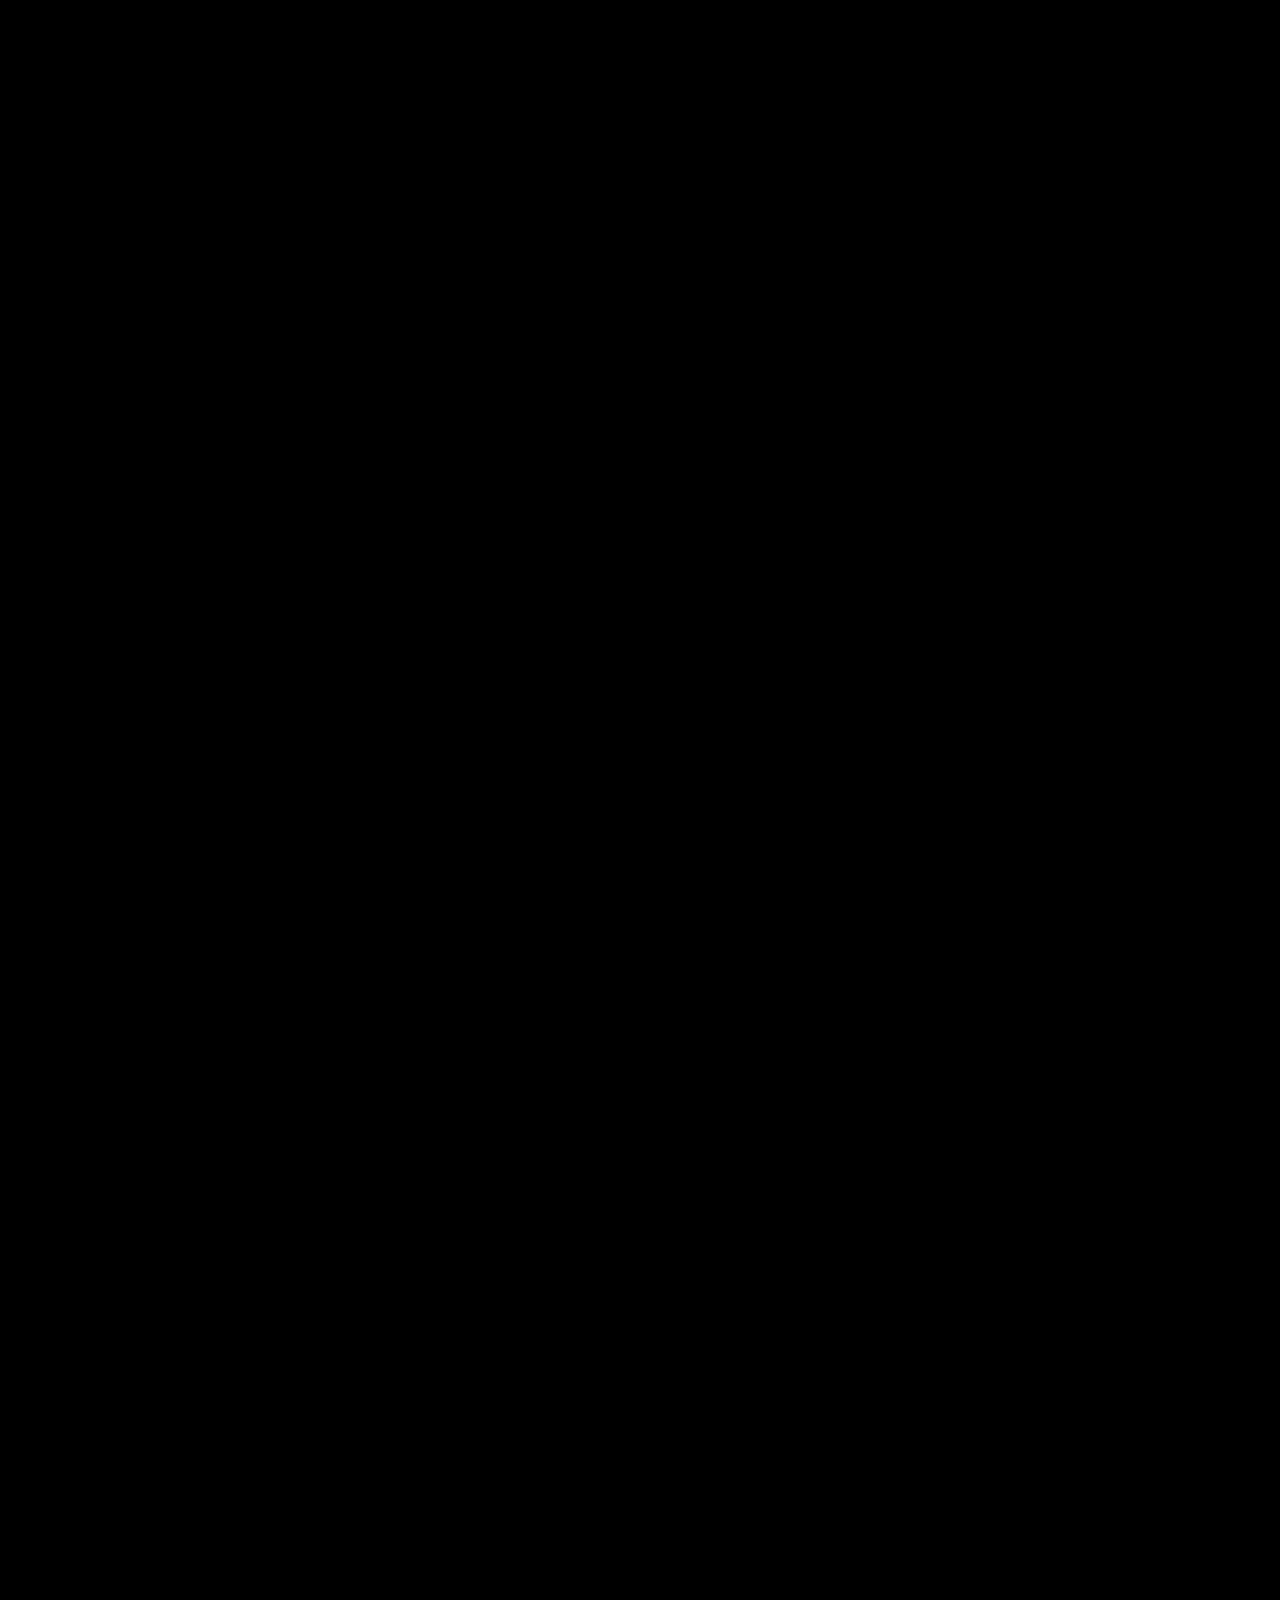
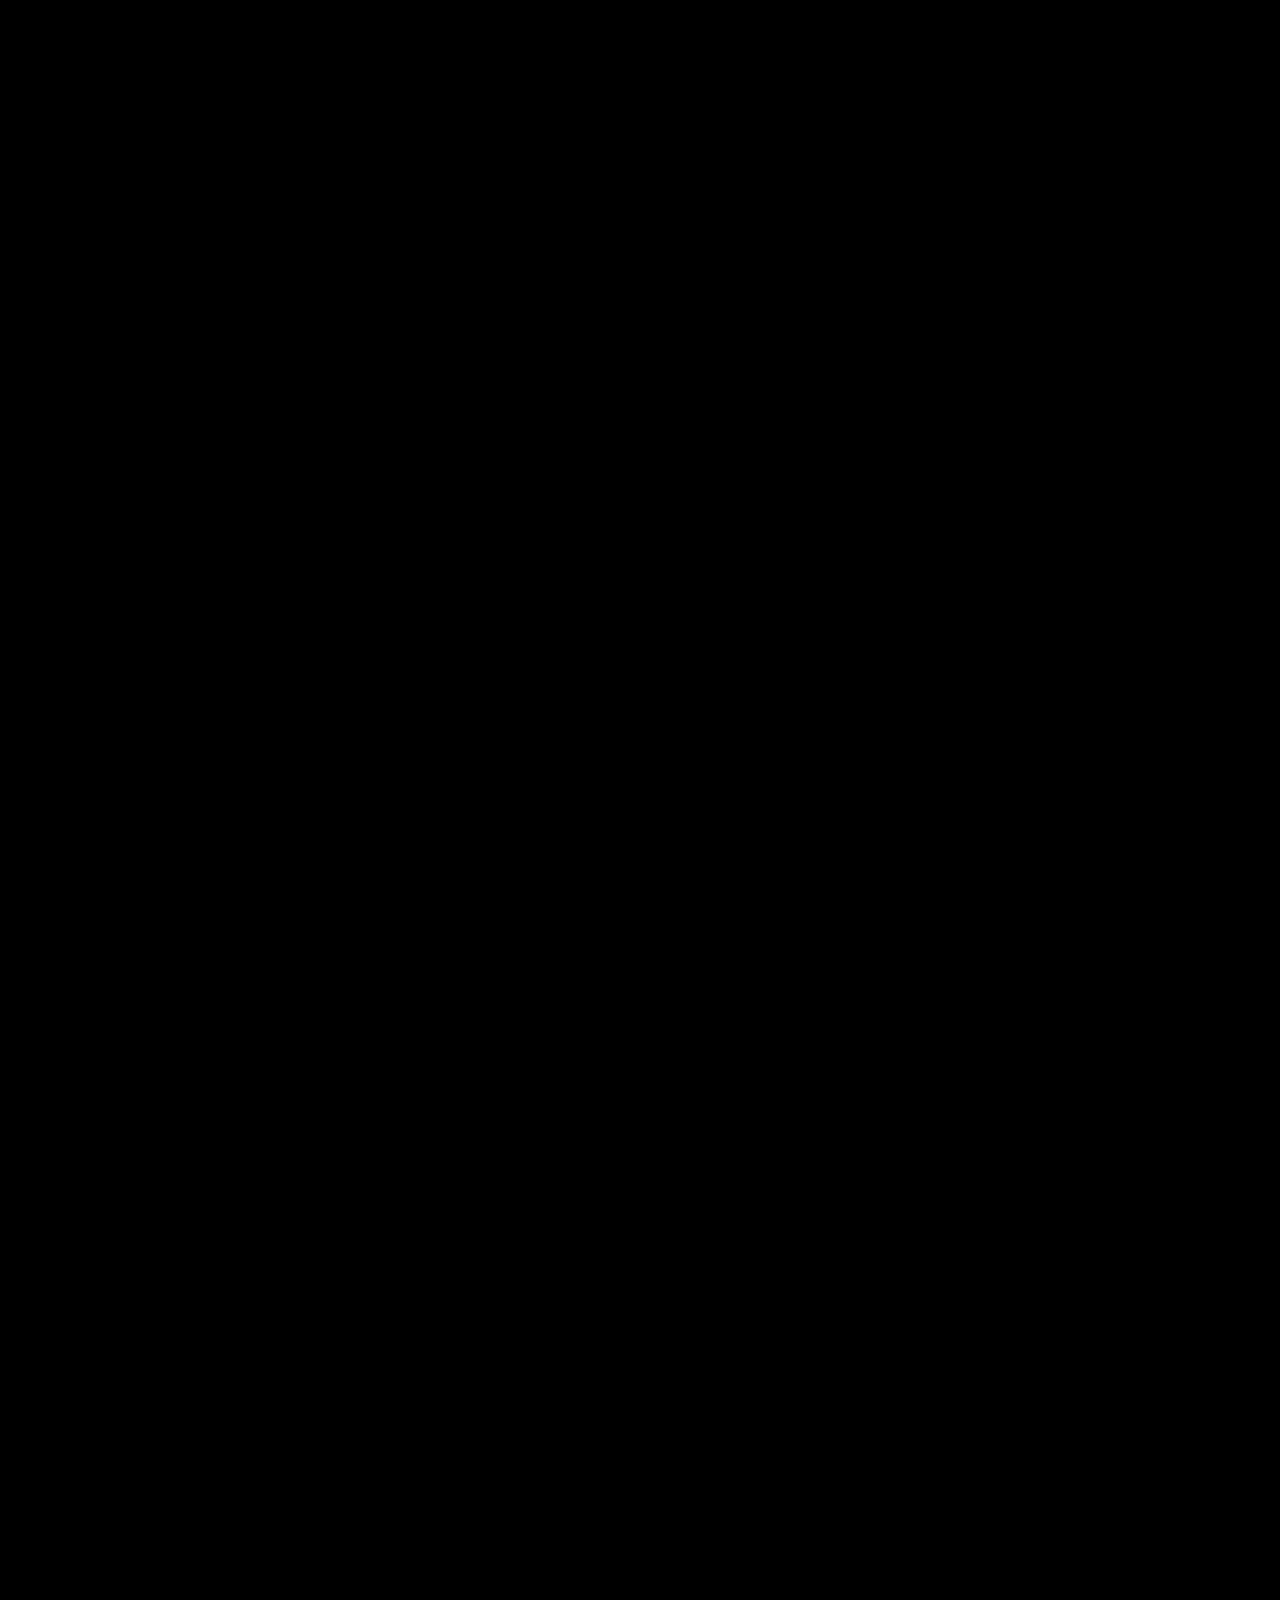
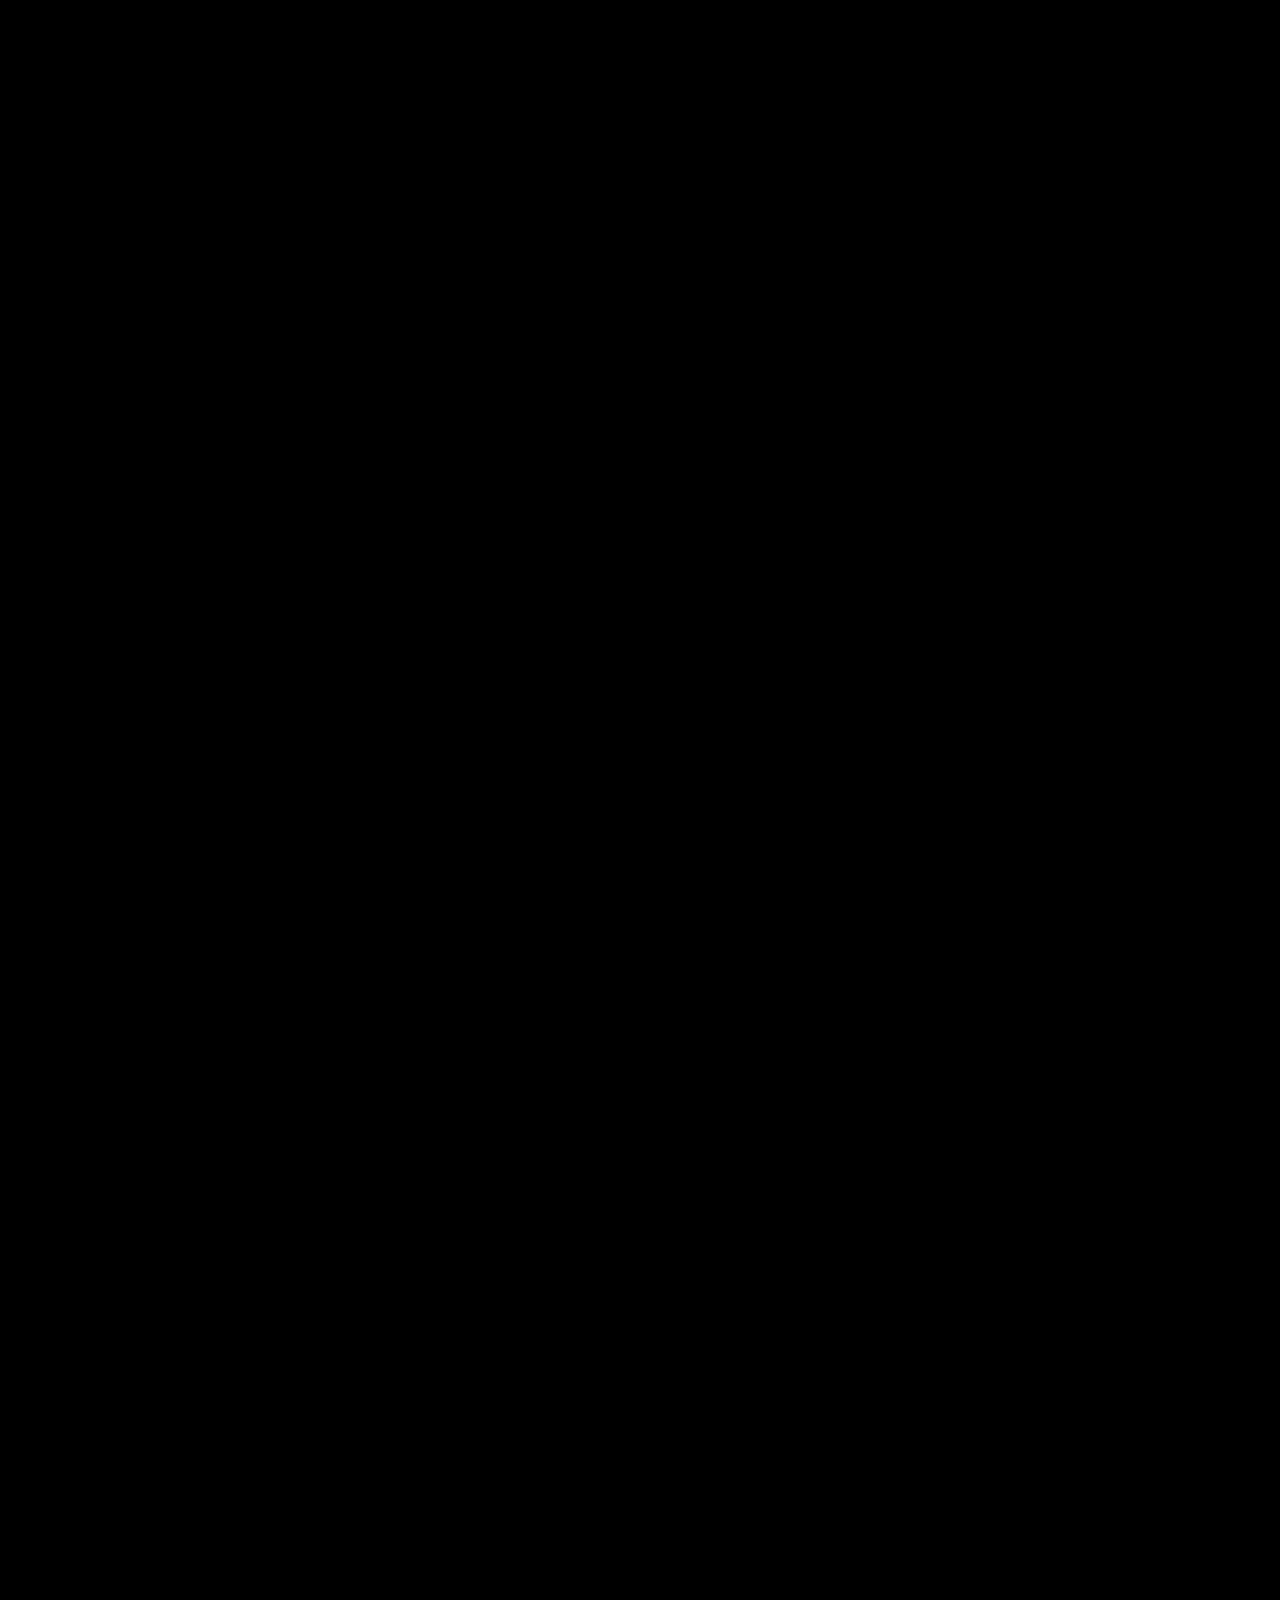
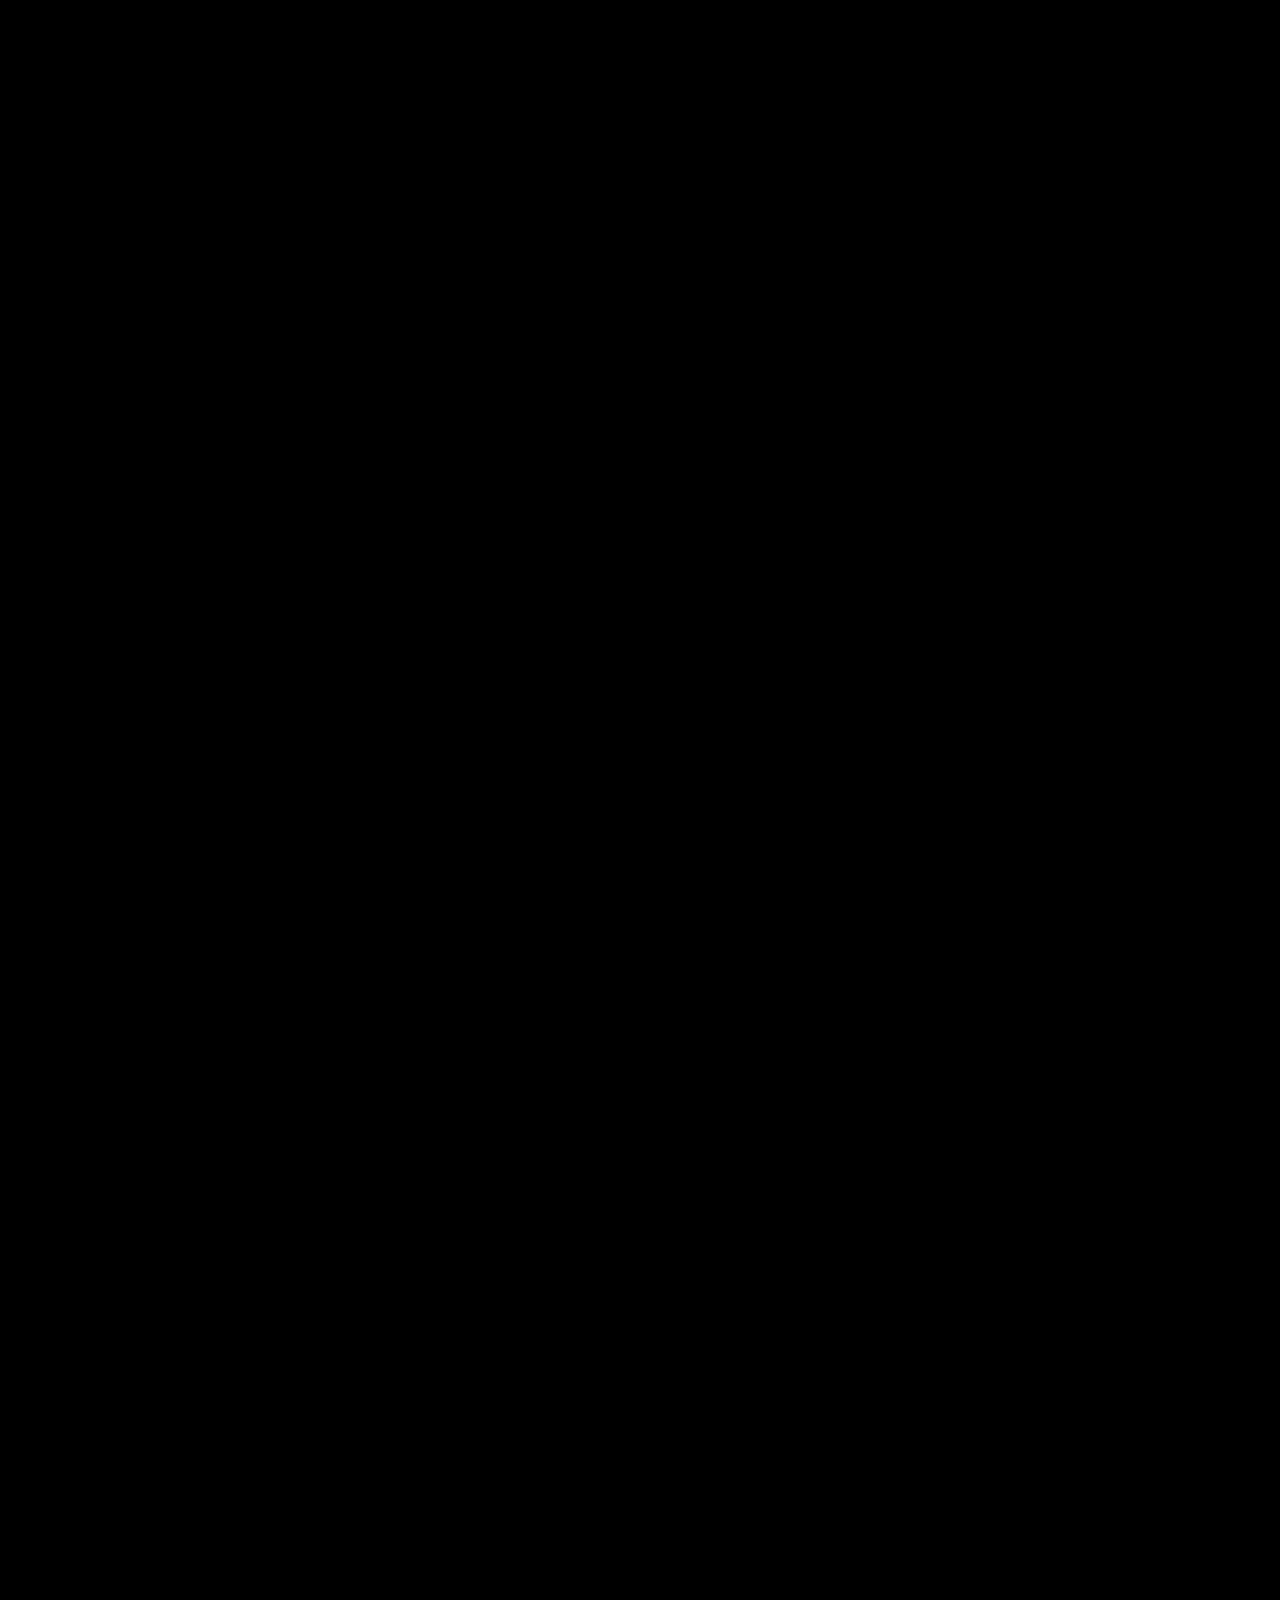
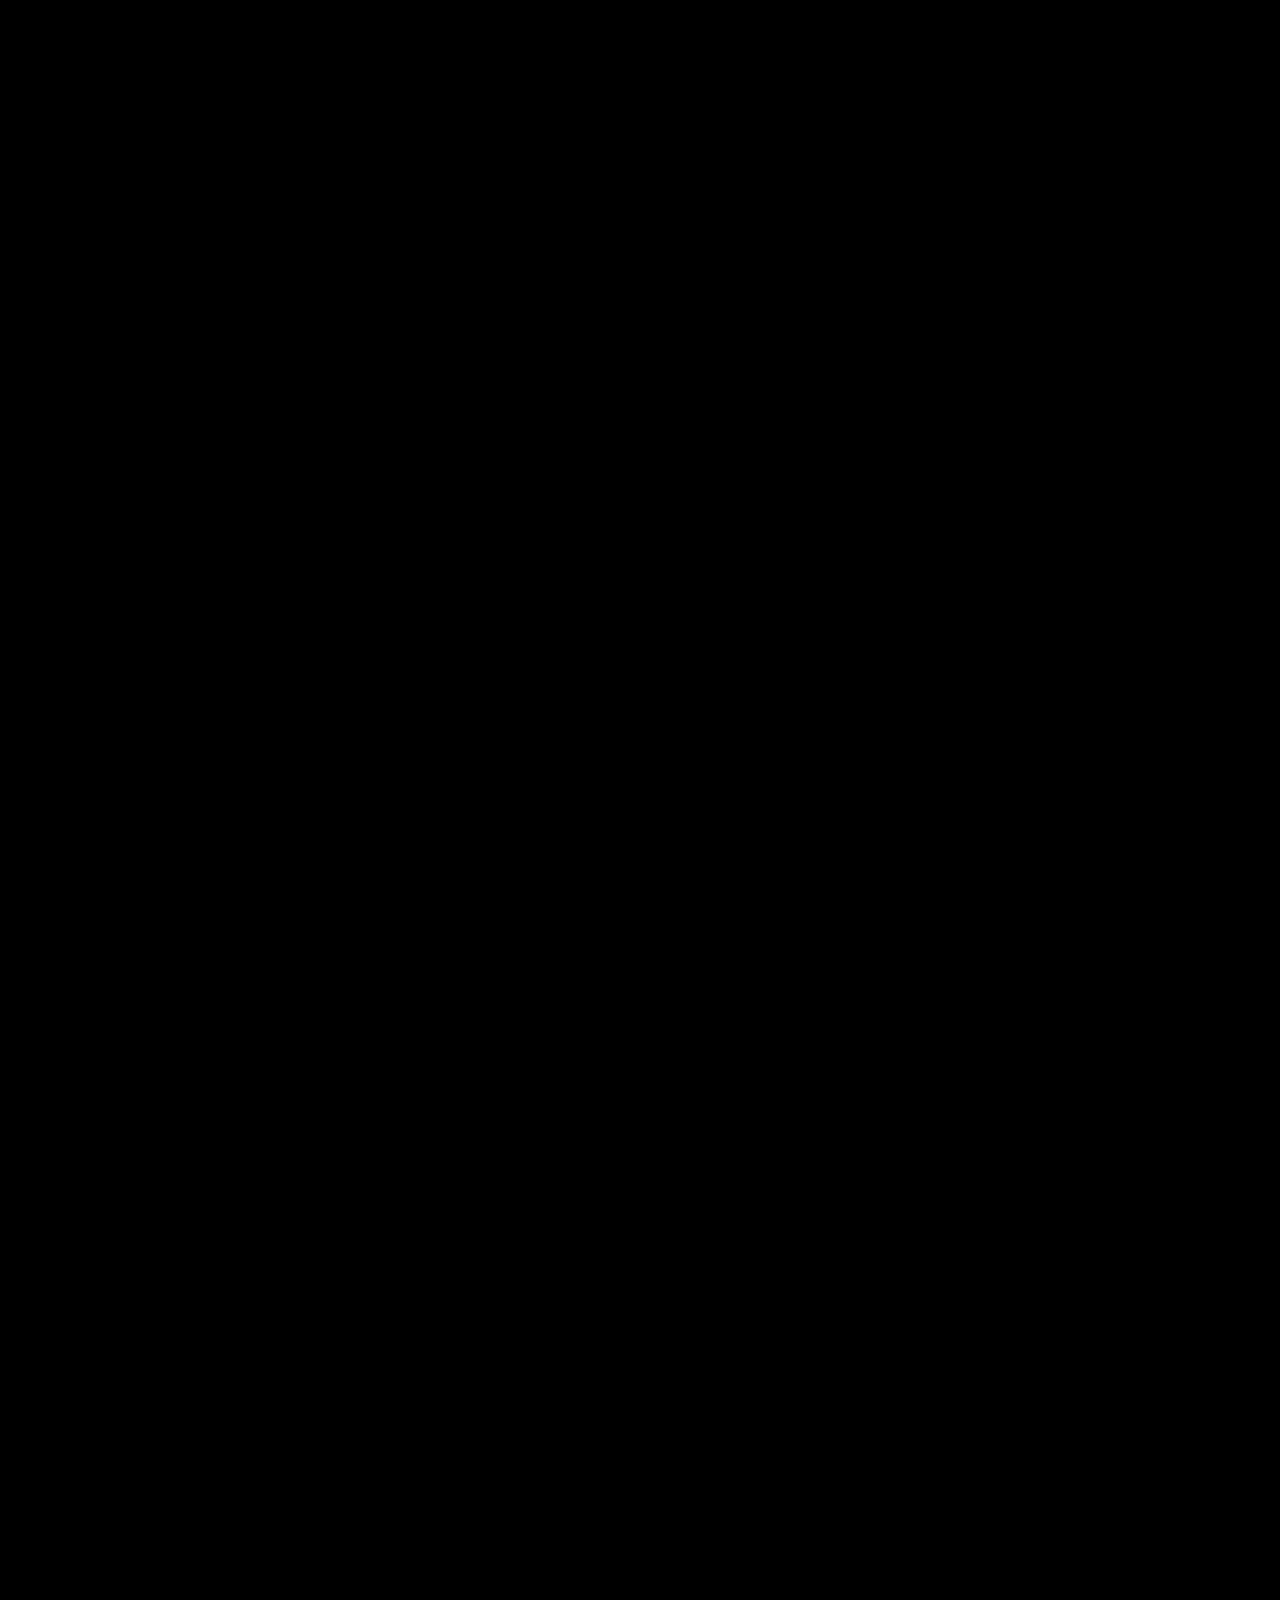
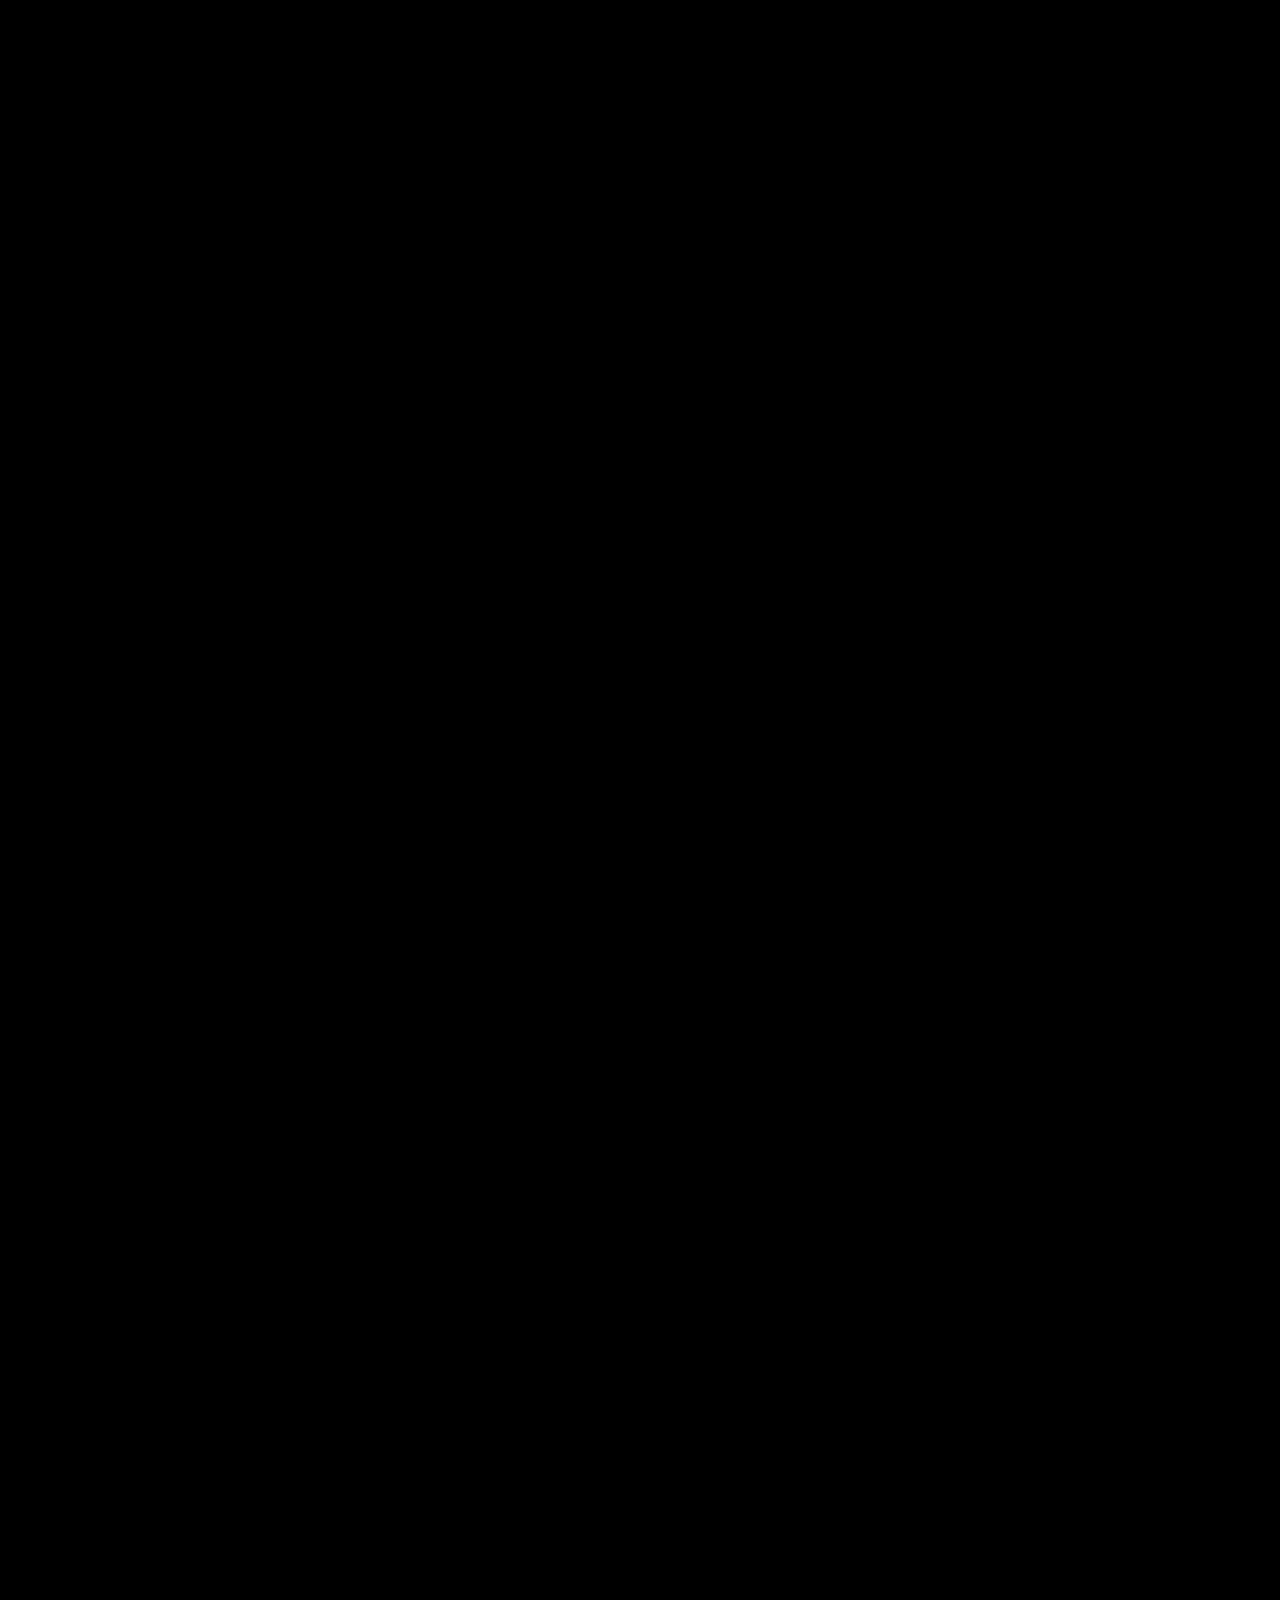
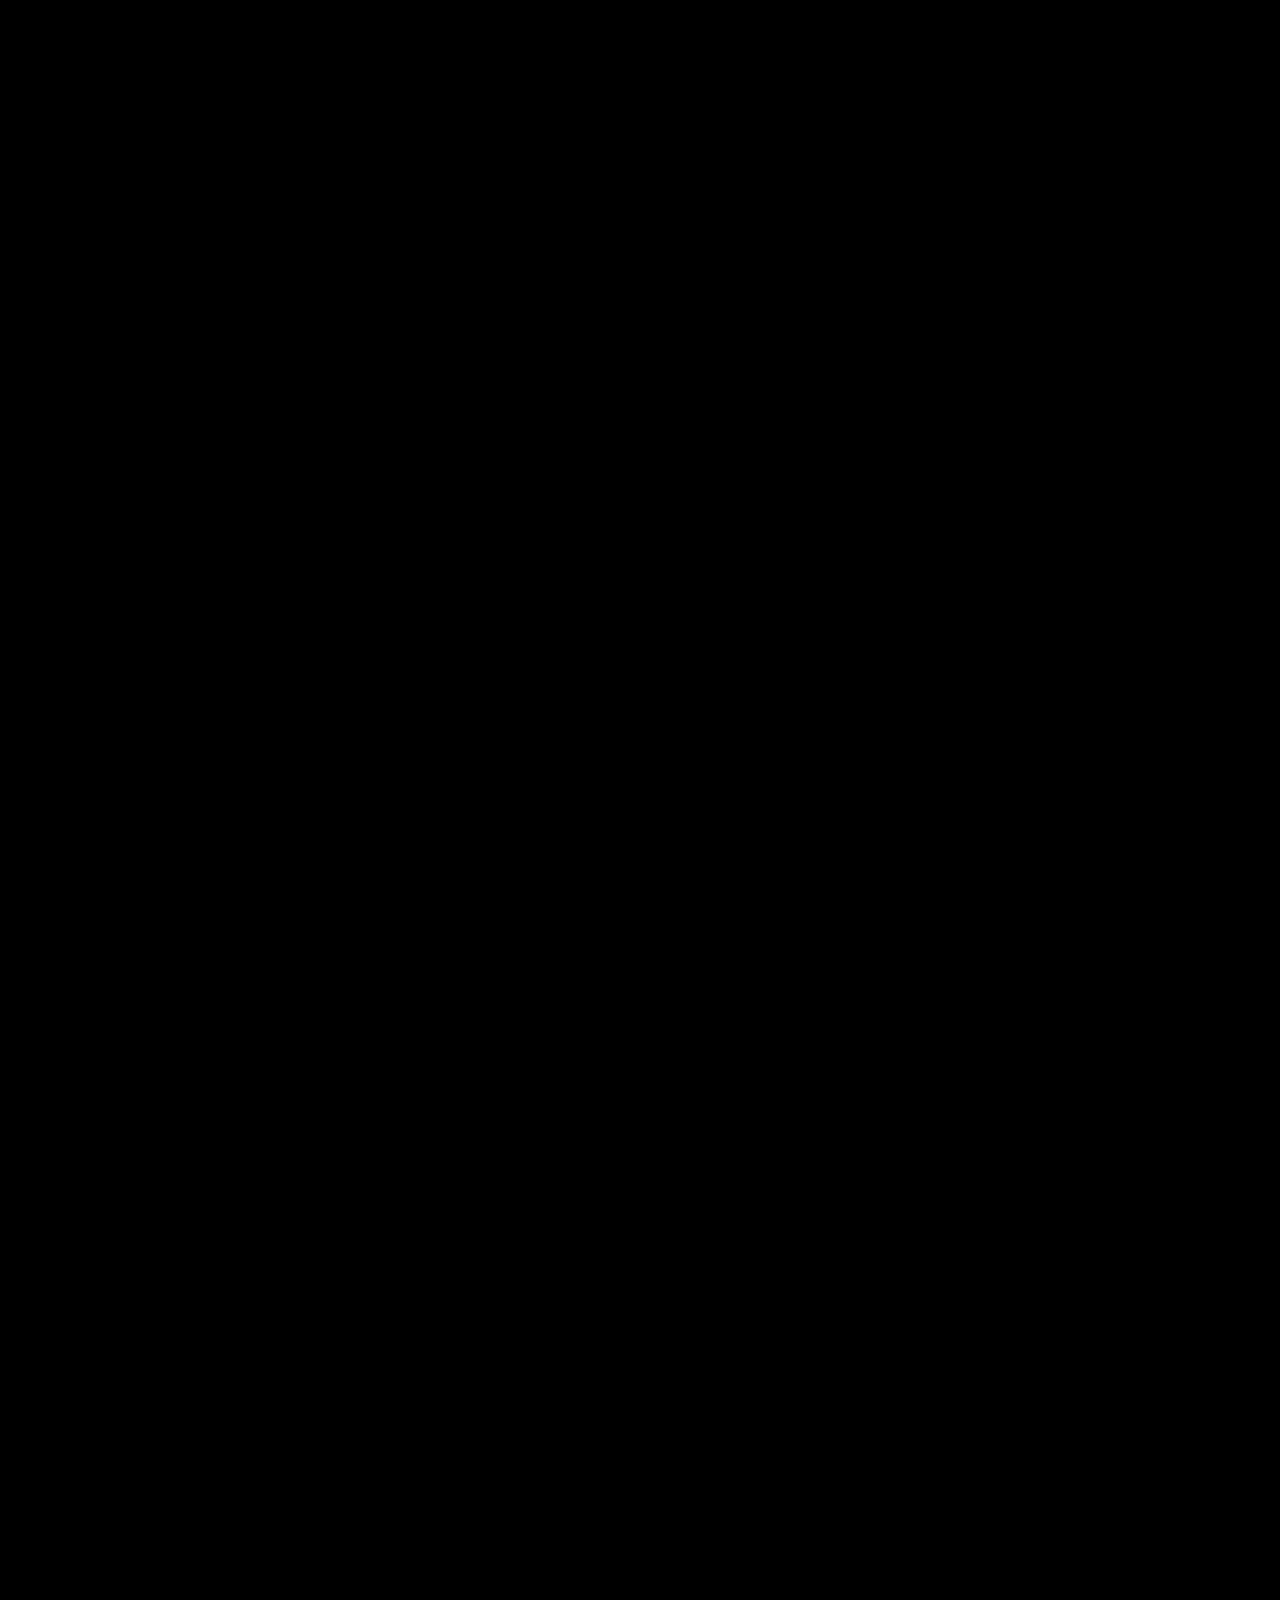
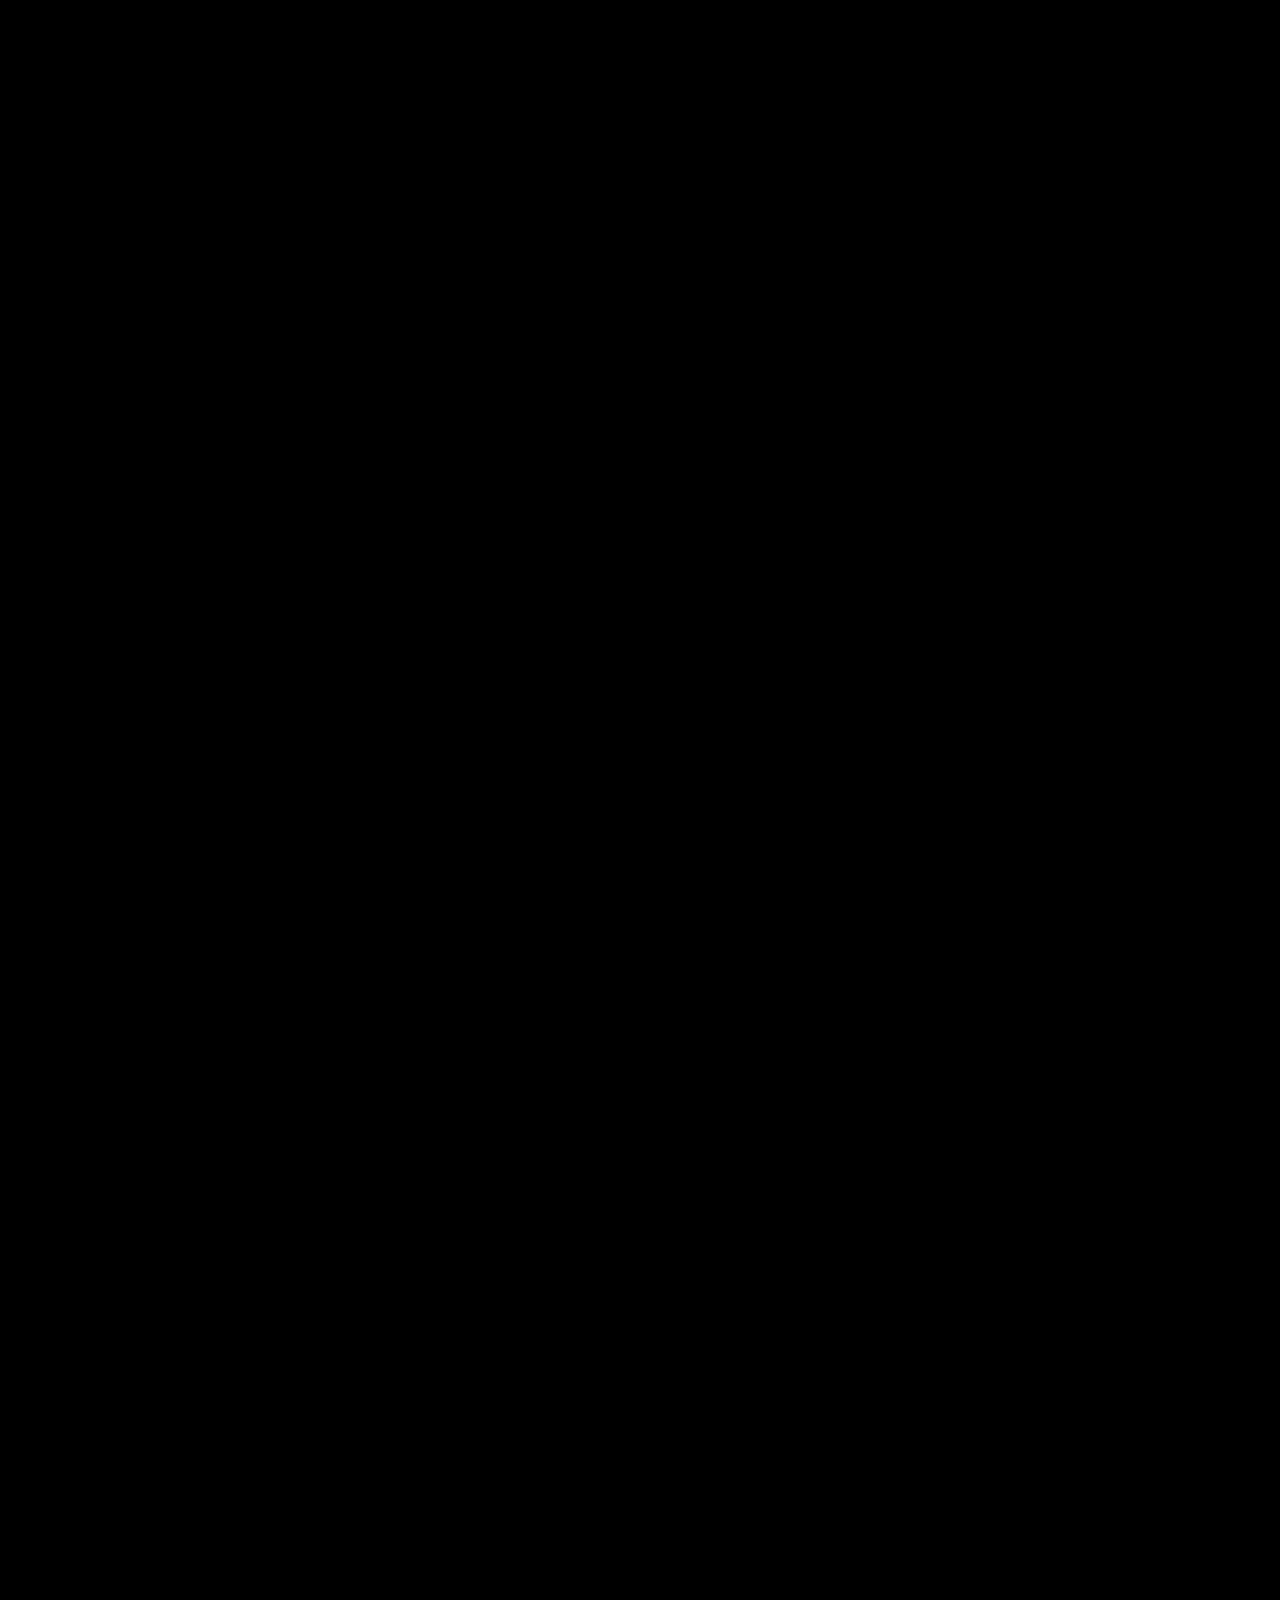
==== commit beaadc87: "updates to all page and add media page" ====
--- a/index.html
+++ b/index.html
@@ -6,7 +6,7 @@
   <meta name="viewport" content="width=device-width, initial-scale=1.0">
   <title>Albers Lab Homepage</title>
   <link rel="stylesheet" href="styles/style.css">
-  <link rel="stylesheet" href="slick/slick.css">
+  <link rel="stylesheet" href="styles/slick.css">
   <link rel="preconnect" href="https://fonts.googleapis.com">
   <link rel="preconnect" href="https://fonts.gstatic.com" crossorigin>
   <link href="https://fonts.googleapis.com/css2?family=Epilogue:wght@500;600;700&family=Inter:wght@500;700&display=swap"
@@ -22,19 +22,19 @@
     <div class="firstScreen">
       <nav class="homeNav">
         <div class="logoContainer">
-          <a class="logo" href="#">
-            <p>LOGO</p>
+          <a class="logo" href="index.html">
+            <img height="65px" src="images/logo.svg">
           </a>
         </div>
         <div class="navContainer">
           <div class="navPagesContainer">
-            <a href="#" class="navLink">
+            <a href="team.html" class="navLink">
               <p class="navItem">Team</p>
             </a>
-            <a href="#" class="navLink">
+            <a href="projects.html" class="navLink">
               <p class="navItem">Projects</p>
             </a>
-            <a href="#" class="navLink">
+            <a href="media.html" class="navLink">
               <p class="navItem">Media</p>
             </a>
             <a href="#" class="navLink">
@@ -42,7 +42,7 @@
             </a>
           </div>
           <div class="navJoinContainer">
-            <a href="#" class="joinLink">
+            <a href="mailto:albers.mark@mgh.harvard.edu" class="joinLink">
               <p class="joinUs">Join Us</p>
             </a>
           </div>
@@ -131,7 +131,7 @@
     </div>
 
     <div class="fourthScreen appearFullSection">
-      <h2>Neurodegenerative Disease Progression</h2>
+      <h2 class="diagramHeader">Neurodegenerative Disease Progression</h2>
       <div class="diagramFirstRow">
         <svg width="211" height="211" viewBox="0 0 211 211" fill="none" class="hoverSVG" id="healthyBrainHover">
           <circle cx="105.5" cy="105.5" r="105" stroke="url(#paint0_linear_90_377)" fill="#FFFFFF1A" />
@@ -364,9 +364,11 @@
       <div class="scrollSectionHeader projectsHeader">
         <div class="headerAndButton">
           <h2>Projects</h2>
-          <button class="button">
-            <span class="button-content">Learn More</span>
-          </button>
+          <a href="projects.html">
+            <button href="projects.html" class="button">
+              <span class="button-content">Learn More</span>
+            </button>
+          </a>
         </div>
         <div class="arrowButtons">
           <div class="nav-left">
@@ -421,9 +423,11 @@
         <div class="scrollSectionHeader eventHeader">
           <div class="headerAndButton">
             <h2>Events</h2>
-            <button class="button">
-              <span class="button-content">Meet the Team</span>
-            </button>
+            <a href="team.html">
+              <button class="button">
+                <span class="button-content">Meet the Team</span>
+              </button>
+            </a>
           </div>
           <div class="arrowButtons">
             <div class="nav-left">
@@ -572,9 +576,11 @@
       </div>
 
       <div class="footer">
-        <a class="logo" href="#">
-          <p>LOGO</p>
-        </a>
+        <div class="logoContainer">
+          <a class="logo" href="index.html">
+            <img height="65px" src="images/logo.svg">
+          </a>
+        </div>
         <div class="footerRow">
           <div class="contactGrid">
             <div class="contactItem phone">
@@ -605,13 +611,13 @@
           </div>
           <div class="footerNavContainer">
             <div class="footerNavPagesContainer">
-              <a href="#" class="footerNavLink">
+              <a href="team.html" class="footerNavLink">
                 <p class="footerNavItem">Team</p>
               </a>
-              <a href="#" class="footerNavLink">
+              <a href="projects.html" class="footerNavLink">
                 <p class="footerNavItem">Projects</p>
               </a>
-              <a href="#" class="footerNavLink">
+              <a href="media.html" class="footerNavLink">
                 <p class="footerNavItem">Media</p>
               </a>
               <a href="#" class="footerNavLink">
@@ -619,7 +625,7 @@
               </a>
             </div>
             <div class="footerNavJoinContainer">
-              <a href="#" class="footerJoinLink">
+              <a href="mailto:albers.mark@mgh.harvard.edu" class="footerJoinLink">
                 <p class="footerJoinUs">Join Us</p>
               </a>
             </div>
@@ -641,7 +647,6 @@
   </div>
 
   <script src="scripts/homepage.js" defer></script>
-  <!-- <script type="text/javascript" src="slick/slick.min.js"></script> -->
 </body>
 
 </html>--- a/styles/style.css
+++ b/styles/style.css
@@ -1,3 +1,5 @@
+/* Whole Site / Homepage */
+
 html {
   background-color: black;
 }
@@ -13,19 +15,16 @@
 }
 
 .hidden {
-  display: none;
+  display: none !important;
 }
 
 .appearFullSection {
   opacity: 0;
-  /* transform: translateY(5%); */
   transition: opacity .5s ease-out;
-  /* transition: opacity .5s ease-out, transform .5s ease-out; */
 }
 
 .appearFullSection.show {
   opacity: 1;
-  /* transform: translateY(0); */
 }
 
 .firstScreen {
@@ -201,8 +200,6 @@
   transition: all 0.475s;
 }
 
-
-
 .spinningBrain {
   height: 500px;
   width: 500px;
@@ -356,6 +353,10 @@
   text-align: center;
 }
 
+.diagramHeader {
+  margin-bottom: 20px;
+}
+
 .diagramFirstRow {
   display: flex;
   align-items: center;
@@ -428,6 +429,7 @@
   align-items: center;
   margin-left: 100px;
   margin-right: 100px;
+  margin-bottom: 20px;
 }
 
 .projectsHeader {
@@ -472,6 +474,7 @@
   font-style: normal;
   font-weight: 700;
   line-height: 48.8px;
+  margin: 0;
 }
 
 .projectsScroller {
@@ -543,6 +546,7 @@
 .bottomSection {
   background-color: white;
   border-radius: 40px 40px 0 0;
+  padding-bottom: 40px;
 }
 
 .sixthScreen {
@@ -790,4 +794,788 @@
 
 .name {
   text-decoration-line: underline;
+}
+
+
+/* Projects Page */
+
+.projectsWhole {
+  background: url(../images/projectsBackground.png) no-repeat;
+  background-color: #000000;
+  background-attachment: fixed;
+  background-size: cover;
+  background-position-x: -341px;
+  height: 100%;
+}
+
+.projectIntroSection {
+  display: flex;
+  flex-direction: row;
+  align-items: center;
+  justify-content: space-between;
+  margin-right: 168px;
+  margin-left: 188px;
+  margin-top: 5px;
+  gap: 92px;
+}
+
+.projectSpinner {
+  width: 591px;
+  height: 561px;
+}
+
+.projectSpinnerVideo {
+  height: -webkit-fill-available;
+  width: -webkit-fill-available;
+}
+
+.projectTypeFilters {
+  display: flex;
+  justify-content: center;
+  align-items: center;
+  gap: 24px;
+  margin-top: 50px;
+  margin-bottom: 40px;
+}
+
+.filter {
+  display: flex;
+  padding: 2px 32px;
+  justify-content: center;
+  align-items: center;
+  gap: 10px;
+  background: none;
+  border: none;
+  cursor: pointer;
+}
+
+.activeFilter {
+  border-radius: 50px;
+  background: var(--Gradient, linear-gradient(90deg, #6100FF 18.6%, #3045FF 99.96%));
+}
+
+.inactiveFilter {
+  border-radius: 50px;
+  border: 2px solid var(--White, #FFF);
+  opacity: 0.6;
+}
+
+.filterText {
+  font-family: Inter;
+  font-size: 15px;
+  font-style: normal;
+  font-weight: 500;
+  line-height: normal;
+  letter-spacing: 1.35px;
+  text-transform: uppercase;
+  color: #FFFFFF;
+}
+
+.projects {
+  display: grid;
+  grid-template-columns: auto auto;
+  grid-gap: 33px;
+  justify-content: center;
+  justify-items: center;
+  margin-bottom: 140px;
+}
+
+.projectBox {
+  display: flex;
+  flex-direction: column;
+  align-items: flex-start;
+  gap: 12px;
+  width: 640px;
+  height: 543px;
+  align-items: center;
+  border: 1px solid rgba(255, 255, 255, 0.12);
+}
+
+.projectDetailsBox {
+  background-color: #0F1327;
+  display: flex;
+  flex-direction: column;
+  align-items: flex-start;
+  gap: 12px;
+  width: 640px;
+  height: 543px;
+  align-items: center;
+}
+
+.projectDarkGradient {
+  position: absolute;
+  width: 640px;
+  height: 543px;
+  background: linear-gradient(180deg, rgba(0, 0, 0, 0.00) 53.89%, rgba(0, 0, 0, 0.70) 84.09%);
+}
+
+.projectDetails {
+  display: flex;
+  flex-direction: column;
+  align-items: flex-start;
+  margin-left: 23px;
+  margin-top: 21px;
+  margin-bottom: 22px;
+  justify-content: space-between;
+  height: -webkit-fill-available;
+}
+
+.projectDetailsContent {
+  display: flex;
+  flex-direction: column;
+  gap: 32px;
+}
+
+.projectTitle {
+  position: relative;
+  display: flex;
+  width: 594px;
+  flex-direction: column;
+  align-items: flex-start;
+  gap: 12px;
+  flex-shrink: 0;
+  top: 342px;
+  left: 23px;
+}
+
+.projectTitleDetails {
+  display: flex;
+  flex-direction: column;
+  gap: 12px;
+}
+
+.projectTypeText {
+  color: #FFF;
+  font-family: Arial;
+  font-size: 18px;
+  font-style: normal;
+  font-weight: 700;
+  line-height: 163%;
+  letter-spacing: 3.69px;
+  text-transform: uppercase;
+  margin: 0;
+}
+
+.projectTypeTextDetails {
+  background: linear-gradient(90deg, #6100FF 0.55%, #3045FF 20.78%);
+  background-clip: text;
+  -webkit-background-clip: text;
+  -webkit-text-fill-color: transparent;
+  font-family: Arial;
+  font-size: 18px;
+  font-style: normal;
+  font-weight: 700;
+  line-height: 163%;
+  letter-spacing: 3.69px;
+  text-transform: uppercase;
+  margin: 0;
+}
+
+.projectBlurb {
+  color: #FFF;
+  font-family: Epilogue;
+  font-size: 22px;
+  font-style: normal;
+  font-weight: 700;
+  min-height: 95px;
+  margin: 0;
+  line-height: 143%;
+}
+
+.projectDetailsBlurb {
+  color: #FFF;
+  font-family: Epilogue;
+  font-size: 22px;
+  font-style: normal;
+  font-weight: 700;
+  margin: 0;
+  line-height: 143%;
+}
+
+.projectDescription {
+  color: #FFFFFF;
+  font-family: Arial;
+  font-size: 18px;
+  font-style: normal;
+  font-weight: 400;
+  line-height: 163%;
+  margin-top: 0;
+  margin-bottom: 0;
+}
+
+.projectDetailsButtonContent {
+  font-family: Inter;
+  font-size: 15px;
+  font-style: normal;
+  font-weight: 500;
+  line-height: normal;
+  letter-spacing: 1.35px;
+  text-transform: uppercase;
+  margin-top: 0;
+}
+
+.projectDetailButton {
+  color: #FFFFFF;
+  background: none;
+  border: none;
+  padding: 0;
+  text-decoration: none;
+  background-image: linear-gradient(#FFFFFF, #FFFFFF);
+  background-size: 0% .075em;
+  background-position-y: 95%;
+  background-position-x: 0%;
+  background-repeat: no-repeat;
+  transition: background-size 0.3s ease-in-out;
+}
+
+.projectDetailButton:hover,
+.projectDetailButton:focus,
+.projectDetailButton:active {
+  background-size: 100% 0.075em;
+}
+
+.projectCloseDetailsButtonContent {
+  font-family: Inter;
+  font-size: 15px;
+  font-style: normal;
+  font-weight: 500;
+  line-height: normal;
+  letter-spacing: 1.35px;
+  text-transform: uppercase;
+  margin-bottom: 5px;
+}
+
+.projectCloseDetailsButton {
+  color: #FFFFFF;
+  background: none;
+  border: none;
+  padding: 0;
+  text-decoration: none;
+  background-image: linear-gradient(#FFFFFF, #FFFFFF);
+  background-size: 100% .075em;
+  background-position-y: 105%;
+  background-position-x: 0%;
+  background-repeat: no-repeat;
+  transition: background-position-y 0.3s ease-in-out;
+}
+
+.projectCloseDetailsButton:hover,
+.projectCloseDetailsButton:focus,
+.projectCloseDetailsButton:active {
+  background-position-y: 95%;
+}
+
+.bottomSectionProjects {
+  background-color: white;
+  border-radius: 0;
+  padding-top: 40px;
+  padding-bottom: 40px;
+}
+
+
+/* TEAM PAGE */
+
+.teamWhole {
+  background-color: #000000;
+}
+
+.teamIntro {
+  background: linear-gradient(90deg, #000 0.05%, rgba(0, 0, 0, 0.00) 9.92%), linear-gradient(270deg, #000 0.37%, rgba(0, 0, 0, 0.00) 9.56%), linear-gradient(180deg, #000 0%, rgba(0, 0, 0, 0.00) 12.98%), linear-gradient(109deg, rgba(0, 0, 0, 0.00) 71.27%, #000 98.02%), linear-gradient(180deg, rgba(0, 0, 0, 0.00) 84.55%, #000 100%), linear-gradient(90deg, rgba(0, 0, 0, 0.80) 48.41%, rgba(0, 0, 0, 0.00) 100.67%), url(/images/team/teamHeaderBackground.png);
+  background-size: cover;
+  height: 70vh;
+  width: 100%;
+}
+
+.teamImgContainer {
+  display: inline-block;
+}
+
+.teamImgContainer img {
+  display: block;
+  width: 100%;
+  height: 100vh;
+  opacity: .8;
+}
+
+.teamIntroduction {
+  position: absolute;
+  top: 50%;
+  left: 30%;
+  transform: translate(-50%, -50%);
+  padding: 10px 20px;
+}
+
+.anchorLink {
+  text-decoration: none;
+}
+
+.teamAnchor {
+  display: flex;
+  justify-content: center;
+  align-items: center;
+  gap: 10px;
+  border-radius: 50px;
+  border: 2px solid white;
+}
+
+.teamAnchor:hover {
+  background-color: white;
+}
+
+.teamAnchorText {
+  font-family: Inter;
+  font-size: 15px;
+  font-style: normal;
+  font-weight: 500;
+  line-height: normal;
+  letter-spacing: 1.35px;
+  text-transform: uppercase;
+  color: white;
+  margin: 0;
+  padding: 16px 32px;
+}
+
+.teamAnchorText:hover {
+  color: black;
+}
+
+.anchorRow {
+  display: flex;
+  flex-direction: row;
+  gap: 24px;
+}
+
+.anchorColumns {
+  display: flex;
+  flex-direction: column;
+  gap: 24px;
+  align-items: center;
+  opacity: .8;
+}
+
+.allPeople {
+  display: flex;
+  flex-direction: column;
+  margin: 60px 0;
+}
+
+.levelSection {
+  display: flex;
+  flex-direction: column;
+  gap: 32px;
+  align-items: center;
+  padding-top: 60px;
+  padding-bottom: 60px;
+  width: 86%;
+  margin: 0 auto;
+}
+
+.peopleInSection {
+  display: flex;
+  flex-direction: column;
+  gap: 60px;
+  align-items: center;
+}
+
+.levelHeader {
+  align-self: stretch;
+}
+
+.personSection {
+  display: flex;
+  flex-direction: row;
+  gap: 52px;
+}
+
+.blurb {
+  display: flex;
+  flex-direction: column;
+  gap: 24px;
+}
+
+.blurbText {
+  font-family: Arial;
+  font-size: 20px;
+  font-style: normal;
+  font-weight: 400;
+  line-height: 163%;
+  margin: 0;
+}
+
+.headshot {
+  position: relative;
+  color: white;
+  height: 419px;
+}
+
+.headshotImage {
+  object-fit: cover;
+}
+
+.headshotLabel {
+  position: absolute;
+  font-family: Epilogue;
+  font-size: 22px;
+  font-style: normal;
+  font-weight: 700;
+  height: -webkit-fill-available;
+  width: -webkit-fill-available;
+  background: linear-gradient(180deg, rgba(0, 0, 0, 0.00) 70.09%, rgba(0, 0, 0, 0.80) 85.81%);
+  bottom: 0px;
+  left: 0px;
+}
+
+.headshotLabelText {
+  bottom: -8px;
+  position: absolute;
+  left: 50%;
+  transform: translate(-50%, -50%);
+  -ms-transform: translate(-50%, -50%);
+  width: max-content;
+}
+
+.principal {
+  background: #000000;
+}
+
+.principalButton {
+  background: #1E2560;
+}
+
+.collaboratingFaculty {
+  background: rgba(30, 37, 96, 0.25);
+}
+
+.postdoctoralResearchFellows {
+  background: rgba(30, 37, 96, 0.38);
+}
+
+.collaboratingPhDCandidates {
+  background: rgba(30, 37, 96, 0.50);
+}
+
+.collaboratingMastersStudents {
+  background: rgba(30, 37, 96, 0.63);
+}
+
+.dataScientists {
+  background: rgba(30, 37, 96, 0.75);
+}
+
+.dataScientistButton {
+  background: #070A29;
+}
+
+.researchTechniciansAndClinicalResearchCoordinators {
+  background: rgba(30, 37, 96, 0.88);
+}
+
+.researchTechniciansAndClinicalResearchCoordinatorsButton {
+  background: #070A29;
+}
+
+.interns {
+  background: #1E2560;
+}
+
+.internButton {
+  background: #070A29;
+}
+
+.alumniPeopleInSection {
+  display: flex;
+  flex-direction: column;
+  gap: 60px;
+  width: -webkit-fill-available;
+}
+
+h4 {
+  font-family: Epilogue;
+  font-size: 22px;
+  font-style: normal;
+  font-weight: 700;
+  line-height: 143%;
+  margin: 0;
+}
+
+.alumniPersonSection {
+  display: flex;
+  flex-direction: row;
+  justify-content: space-between;
+  align-items: center;
+}
+
+.nameAndSchool {
+  display: flex;
+  flex-direction: row;
+  gap: 20px;
+  align-items: center;
+}
+
+.alumniSchool {
+  font-family: Arial;
+  font-size: 16px;
+  font-style: normal;
+  font-weight: 400;
+  line-height: 163%;
+  opacity: 0.6;
+}
+
+.alumniButton {
+  background: #1E2560;
+  padding: 16px 32px;
+}
+
+
+/* MEDIA PAGE */
+
+a {
+  text-decoration: none;
+  color: white;
+}
+
+.mediaWhole {
+  background-color: #000000;
+}
+
+.mediaIntro {
+  background: linear-gradient(90deg, #000 0.05%, rgba(0, 0, 0, 0.00) 9.92%), linear-gradient(270deg, #000 0.37%, rgba(0, 0, 0, 0.00) 9.56%), linear-gradient(180deg, #000 0%, rgba(0, 0, 0, 0.00) 12.98%), linear-gradient(109deg, rgba(0, 0, 0, 0.00) 71.27%, #000 98.02%), linear-gradient(180deg, rgba(0, 0, 0, 0.00) 84.55%, #000 100%), linear-gradient(90deg, rgba(0, 0, 0, 0.80) 48.41%, rgba(0, 0, 0, 0.00) 100.67%), url(/images/team/mediaHeaderBackground.png);
+  background-size: cover;
+  height: 70vh;
+  width: 100%;
+  display: flex;
+  align-items: center;
+}
+
+.mediaImgContainer {
+  position: relative;
+  display: inline-block;
+}
+
+.mediaImgContainer img {
+  display: block;
+  width: 100%;
+  height: auto;
+}
+
+.mediaIntroduction {
+  position: absolute;
+  top: 50%;
+  left: 50%;
+  transform: translate(-50%, -50%);
+  padding: 10px 20px;
+  display: flex;
+  flex-direction: column;
+  align-items: center;
+  gap: 32px;
+}
+
+.anchorLink {
+  text-decoration: none;
+}
+
+.allMediaSections {
+  display: flex;
+  flex-direction: column;
+  margin: 60px 0;
+  gap: 108px;
+}
+
+.mediaSection {
+  display: flex;
+  flex-direction: column;
+  gap: 32px;
+  align-items: center;
+  padding-top: 60px;
+  padding-bottom: 60px;
+  width: 86%;
+  margin: 0 auto;
+}
+
+.mediaSectionHeader {
+  align-self: stretch;
+}
+
+.pubSection {
+  display: flex;
+  flex-direction: row;
+  justify-content: space-between;
+  width: -webkit-fill-available;
+}
+
+.twitterPlaceholder {
+  width: 316px;
+  height: 946px;
+  background-color: white;
+}
+
+.pubBoxes {
+  display: grid;
+  grid-template-rows: 295px 295px 295px;
+  grid-template-columns: 396px 396px;
+  grid-gap: 32px;
+}
+
+.pubBox {
+  background: url(/images/media/pubBoxBackground.png);
+  height: 295px;
+  width: 396px;
+  font-family: Epilogue;
+  font-size: 22px;
+  font-style: normal;
+  font-weight: 700;
+  display: flex;
+  align-items: center;
+  text-align: center;
+}
+
+.pubText {
+  padding: 36px;
+}
+
+.flyersSection {
+  display: flex;
+  flex-direction: row;
+  gap: 32px;
+}
+
+.flyerBox {
+  position: relative;
+  color: white;
+  height: 419px;
+}
+
+.flyerImage {
+  object-fit: cover;
+}
+
+.flyerLabel {
+  position: absolute;
+  font-family: Epilogue;
+  font-size: 22px;
+  font-style: normal;
+  font-weight: 700;
+  height: -webkit-fill-available;
+  width: -webkit-fill-available;
+  background: linear-gradient(180deg, rgba(0, 0, 0, 0.00) 30.09%, rgba(0, 0, 0, 0.80) 80.81%);
+  bottom: 0px;
+  left: 0px;
+}
+
+.flyerLabelText {
+  bottom: 12px;
+  position: absolute;
+  left: 12px;
+  max-width: 290px;
+}
+
+.scrollingConferencesSection {
+  display: flex;
+  flex-direction: column;
+  gap: 32px;
+}
+
+.conferenceHeader {
+  margin-left: 100px;
+}
+
+.mediaScrollSectionHeader {
+  display: flex;
+  flex-direction: row;
+  justify-content: space-between;
+  align-items: center;
+  width: -webkit-fill-available;
+}
+
+.achemsScroller,
+.eurocimScroller {
+  margin-left: 100px;
+  margin-right: 100px;
+}
+
+.achemsHeader {
+  color: #1652F0;
+}
+
+.eurocimHeader {
+  color: #6100FF;
+}
+
+.abstract {
+  display: flex;
+  flex-direction: column;
+  width: 37vw;
+  margin-right: 24px;
+  height: 336px;
+  background-color: #0F1327;
+  background: url(/images/media/achemsBackground.png);
+  gap: 12px;
+  padding: 32px;
+  font-size: 22px;
+  font-family: epilogue;
+  line-height: 143%;
+}
+
+.abstractBig {
+  display: flex;
+  flex-direction: column;
+  width: 80vw;
+  margin-right: 24px;
+  height: 336px;
+  background-color: #0F1327;
+  background: url(/images/media/achemsBackground.png);
+  gap: 12px;
+  padding: 32px;
+  font-size: 22px;
+  font-family: epilogue;
+  line-height: 143%;
+}
+
+.abstractParagraphOne,
+.abstractHeader {
+  margin: 0;
+  margin-bottom: 12px;
+}
+
+.abstractParagraphTwo {
+  font-style: italic;
+  margin: 0;
+  margin-bottom: 12px;
+}
+
+.abstractEurocim {
+  display: flex;
+  flex-direction: column;
+  width: 80vw;
+  margin-right: 24px;
+  background-color: #0F1327;
+  background: url(/images/media/eurocimBackground.png);
+  gap: 12px;
+  padding: 32px;
+  font-size: 22px;
+  font-family: epilogue;
+  line-height: 143%;
+}
+
+
+.eurocimParagraph {
+  margin: 0;
+}
+
+.eurocimParagraphItalic {
+  margin: 0;
+  font-style: italic;
+}
+
+.mediaBottomPictures {
+  display: flex;
+  flex-direction: row;
+  gap: 24px;
+  justify-content: center;
+  width: 86%;
+  margin: 0 auto 80px auto;
+}
+
+.mediaBottomPicture {
+  width: 42vw;
 }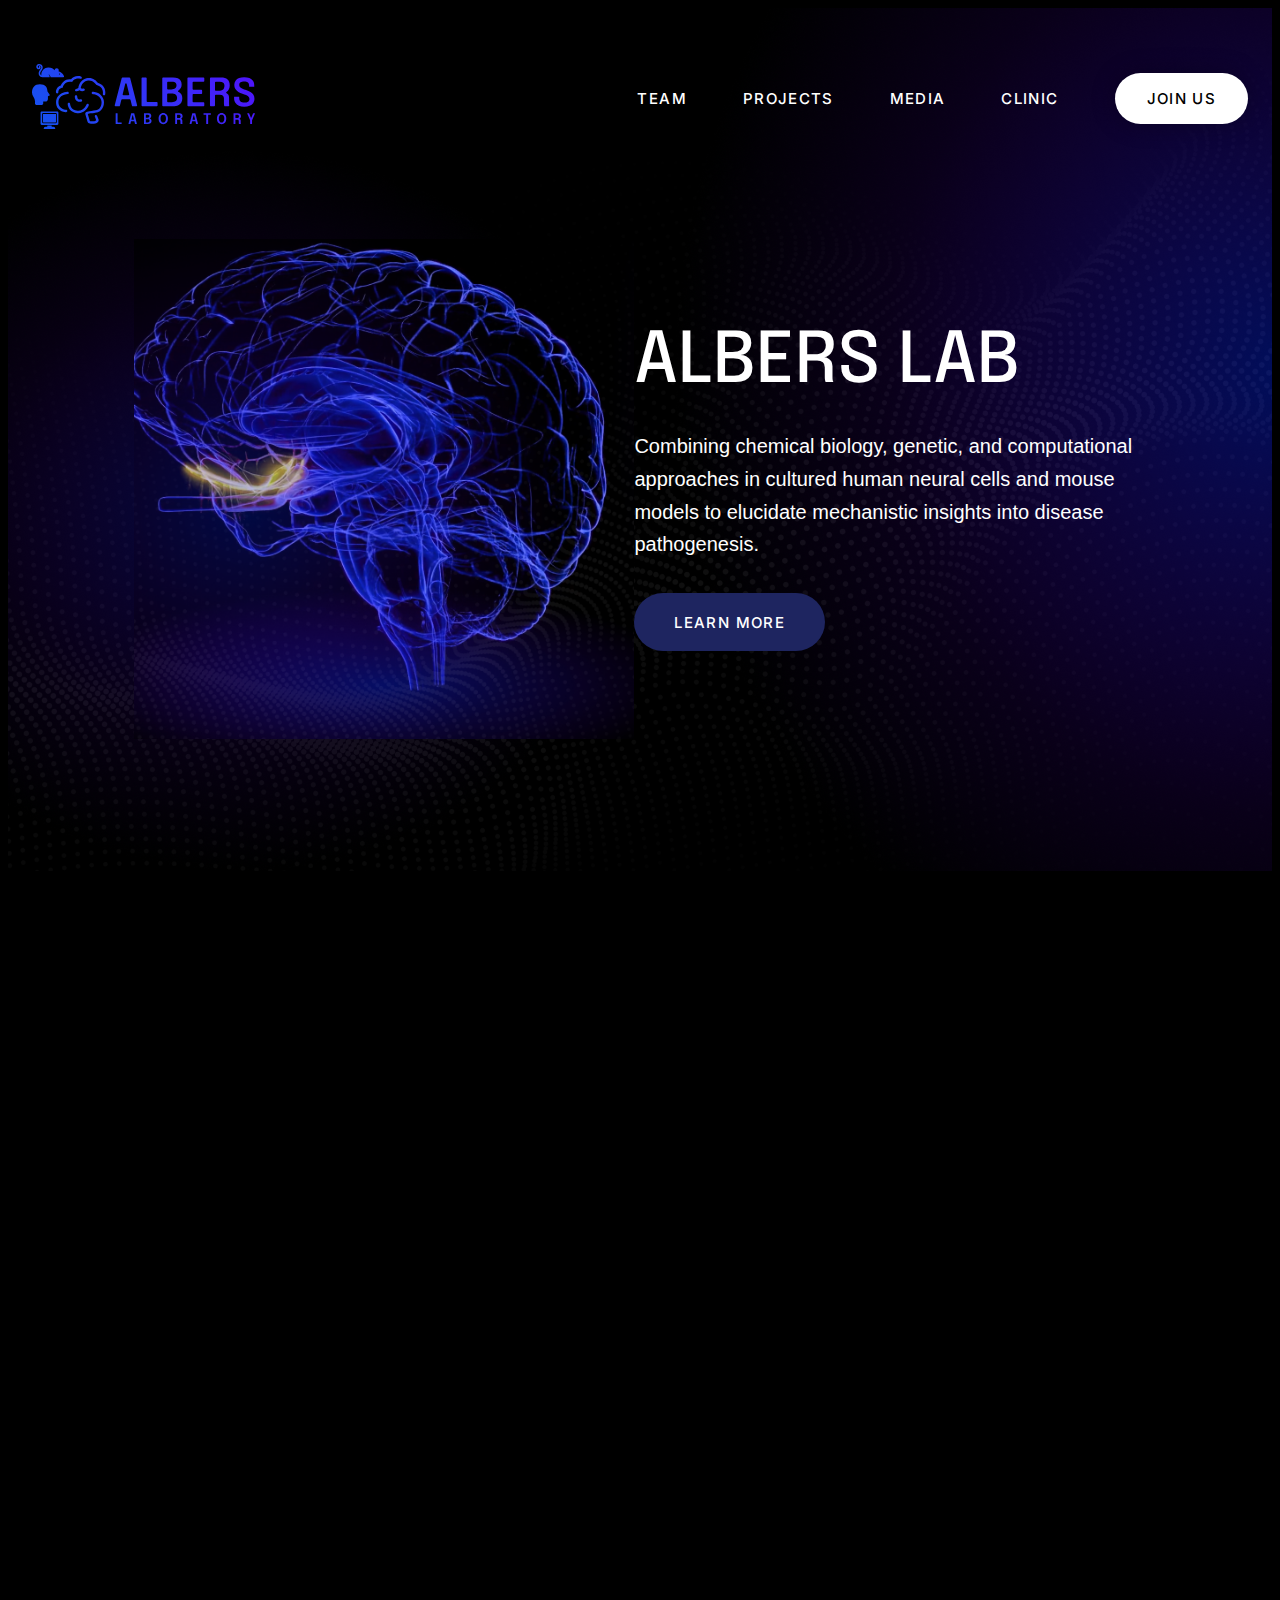
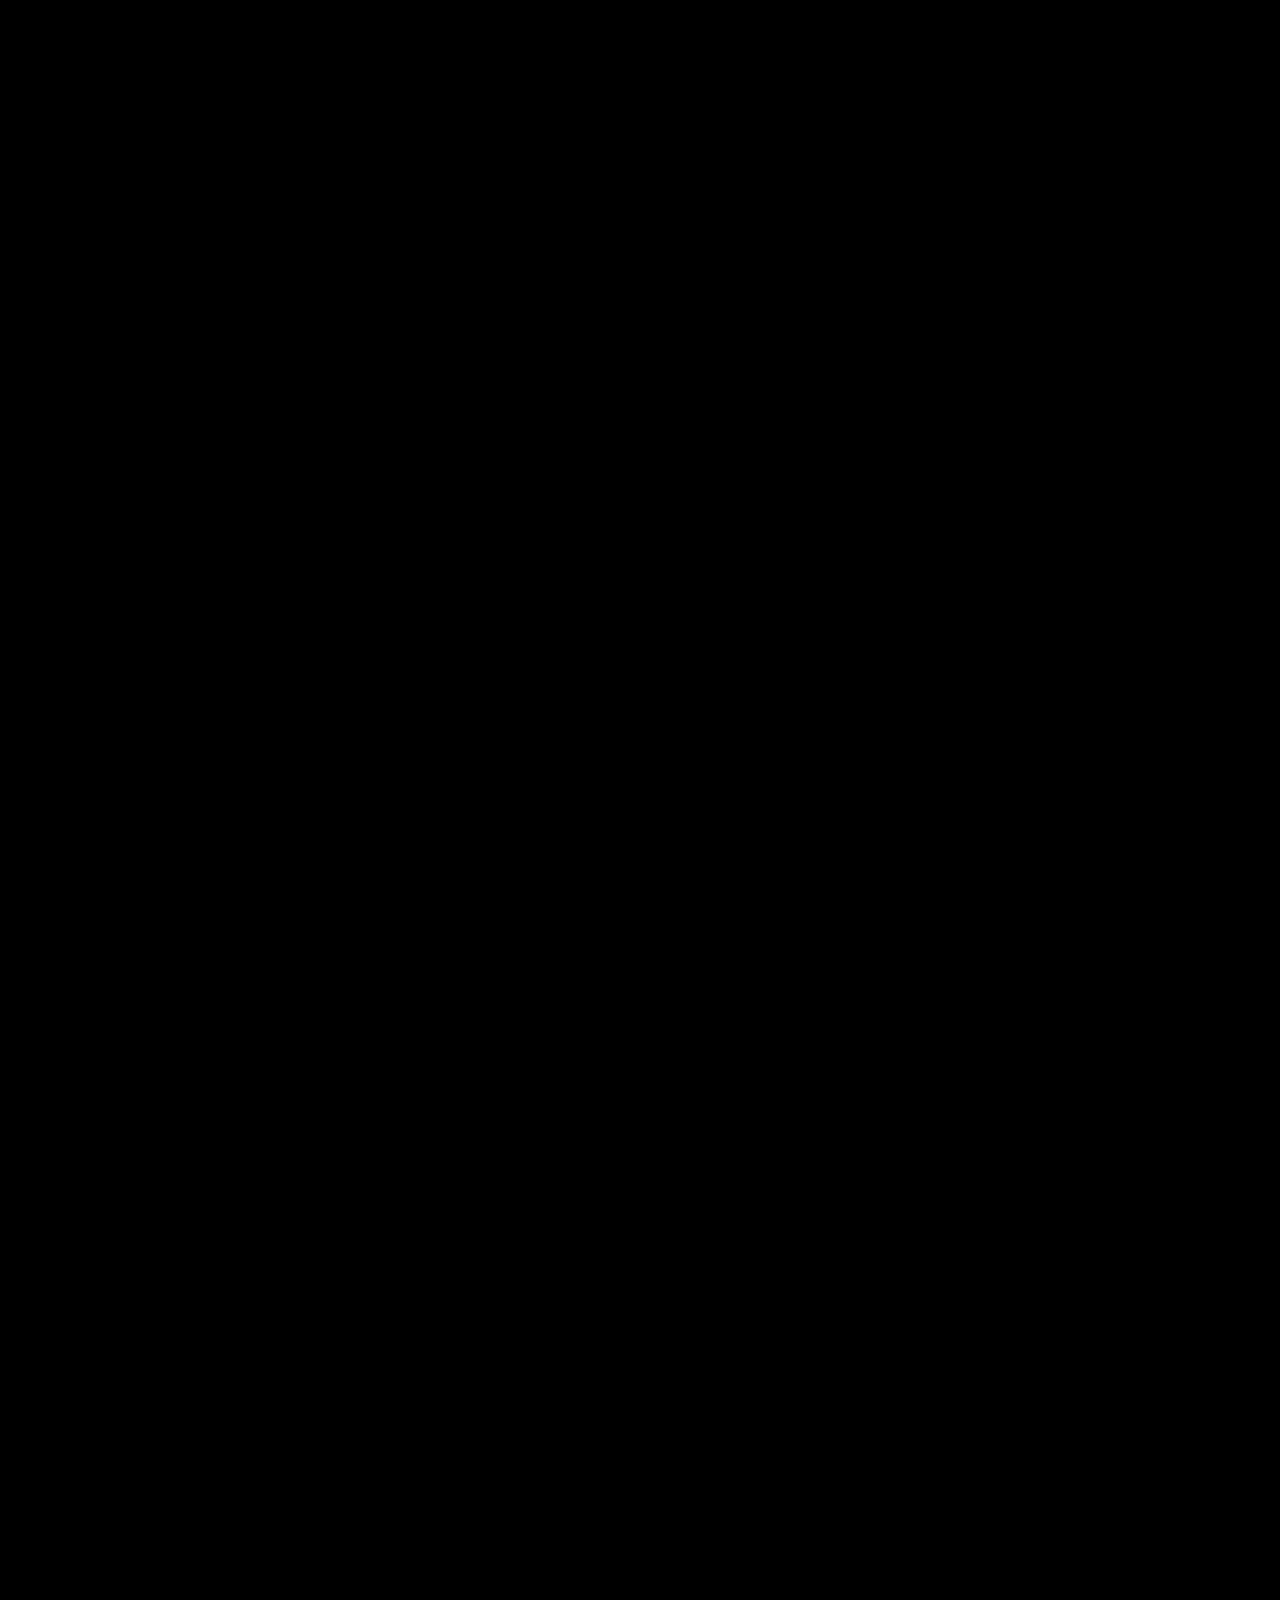
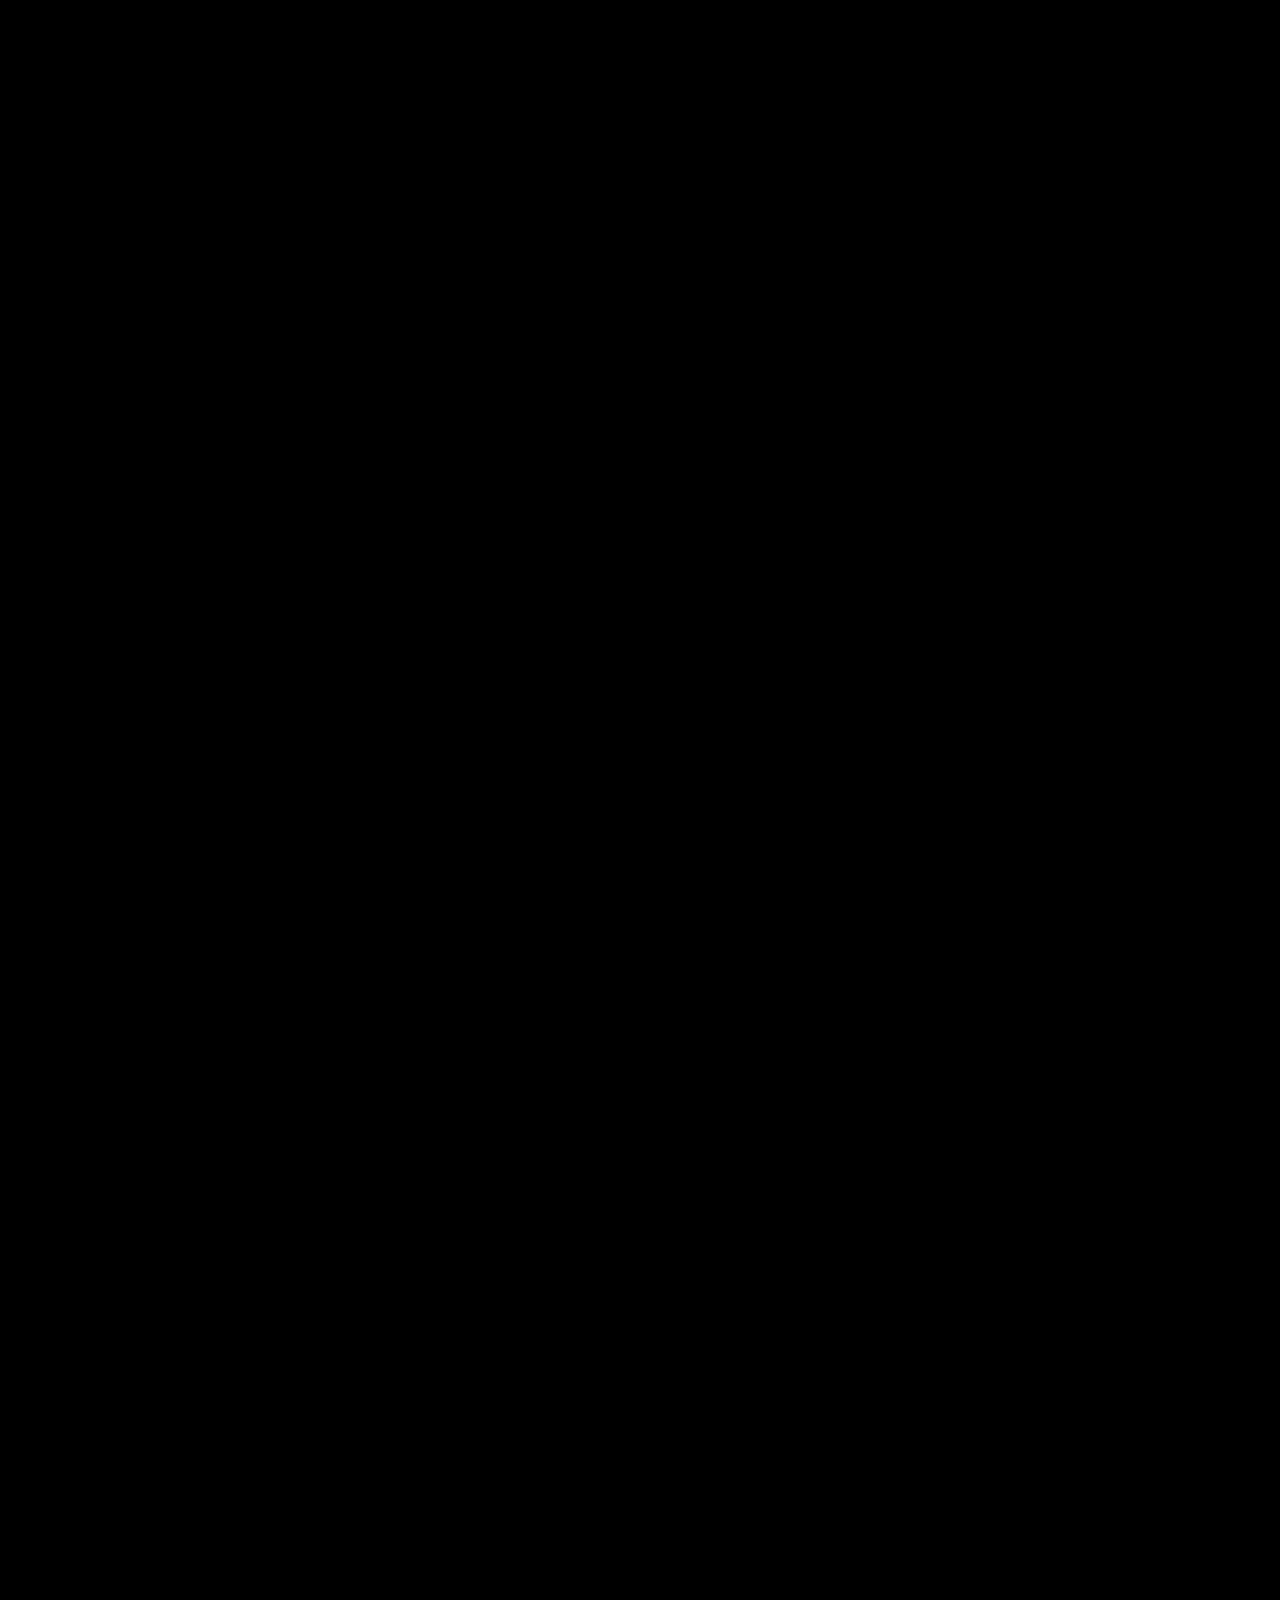
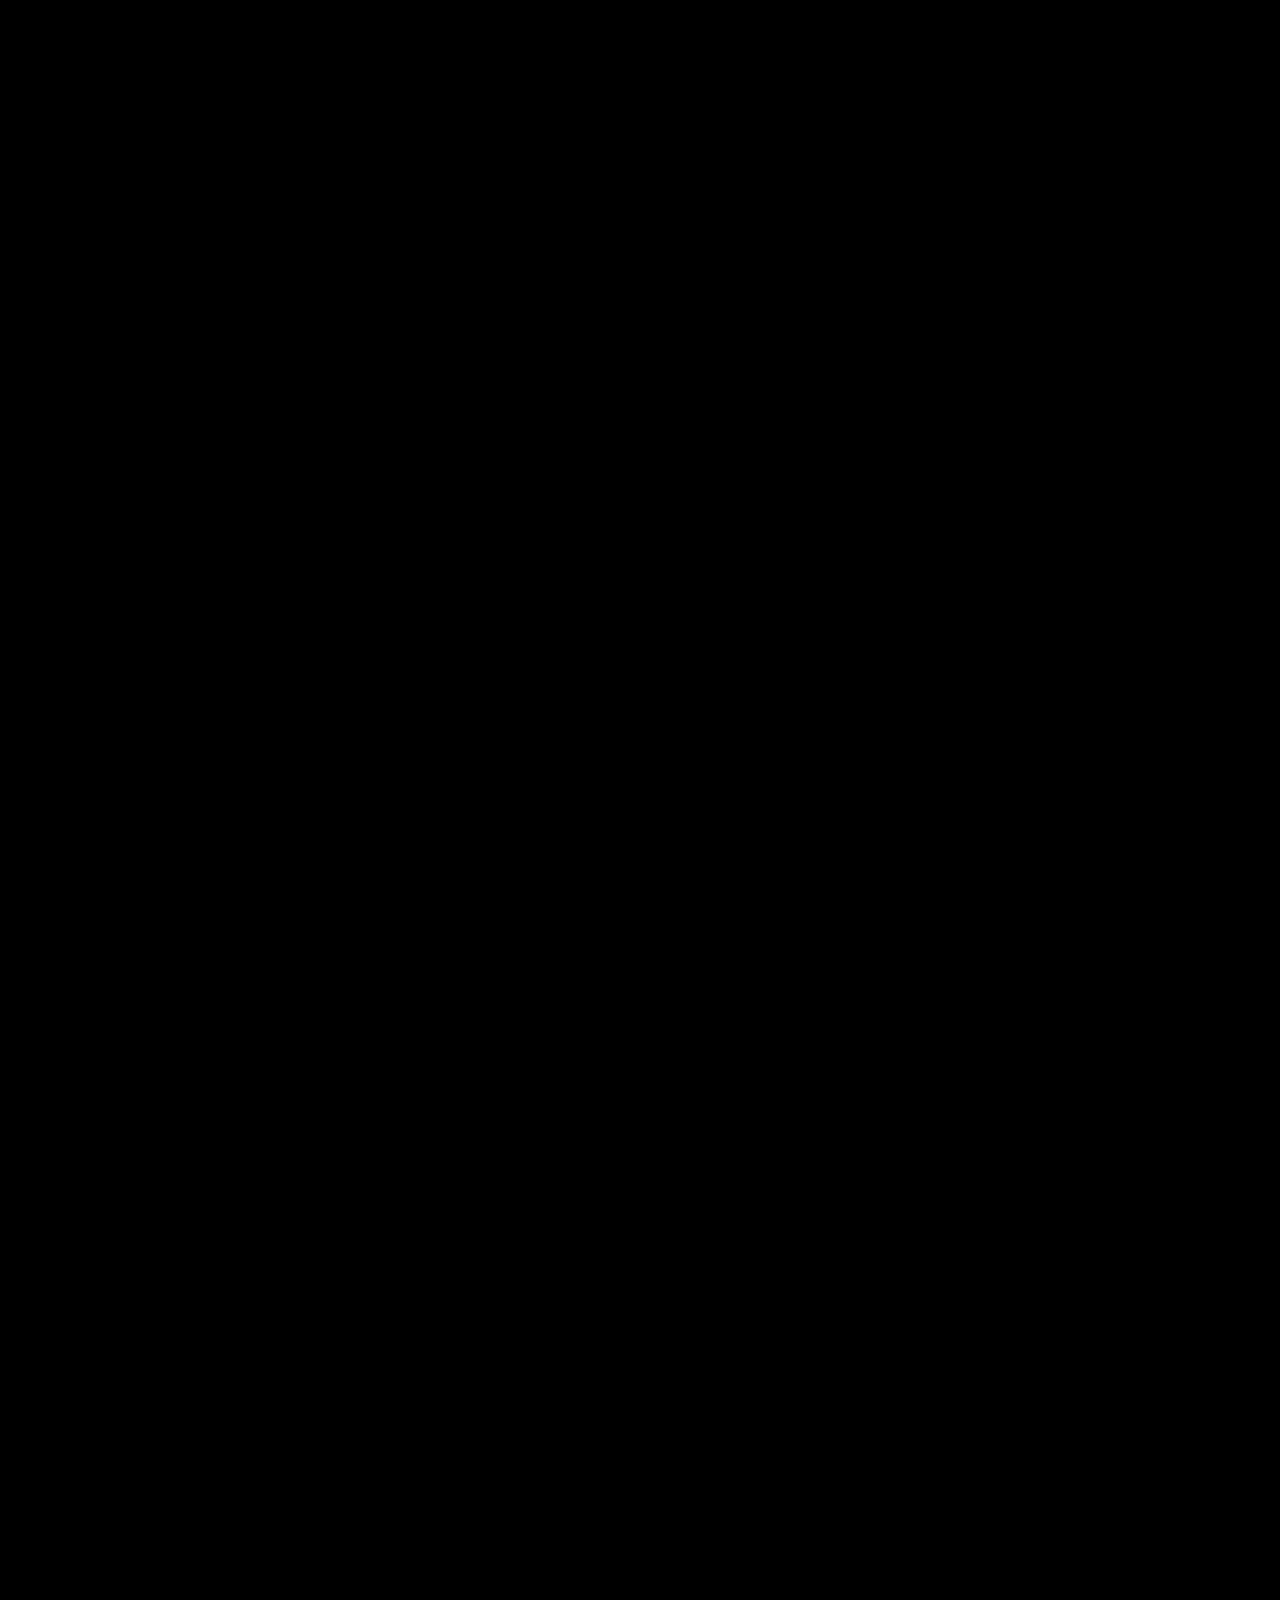
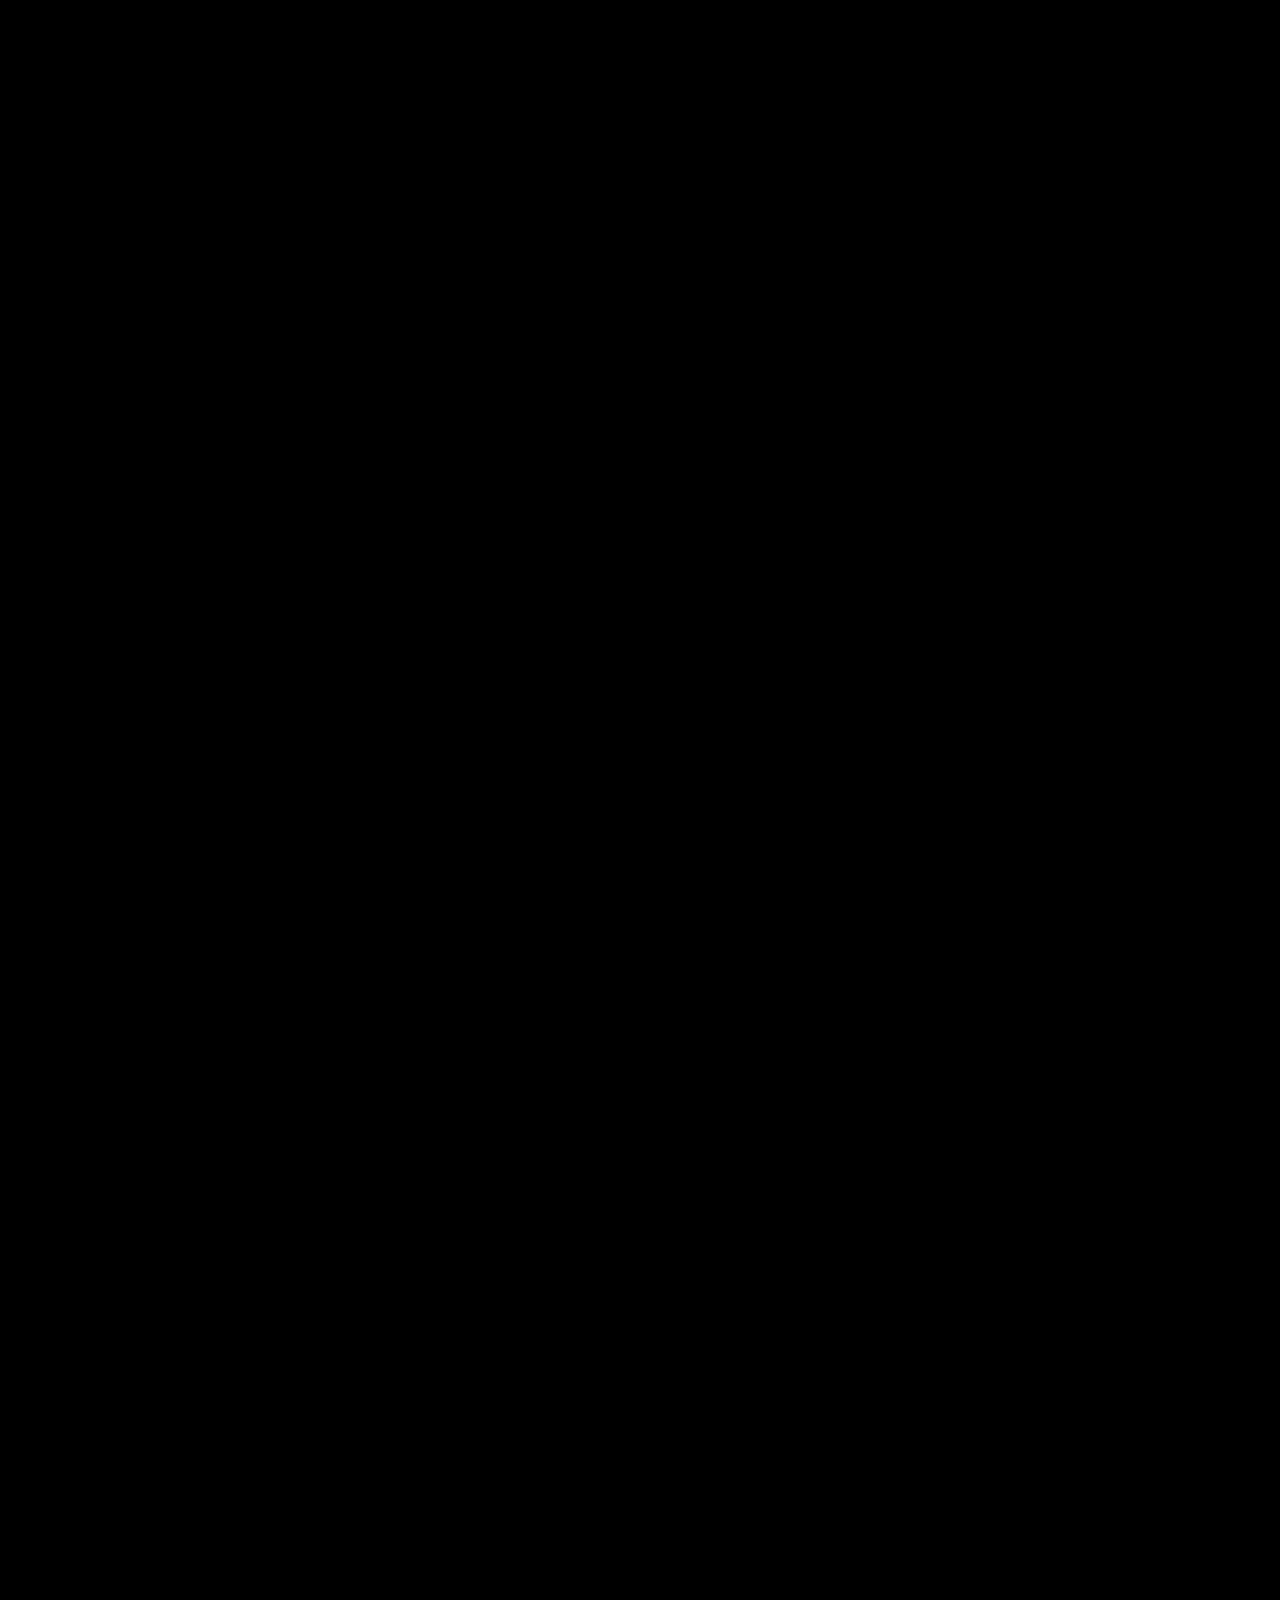
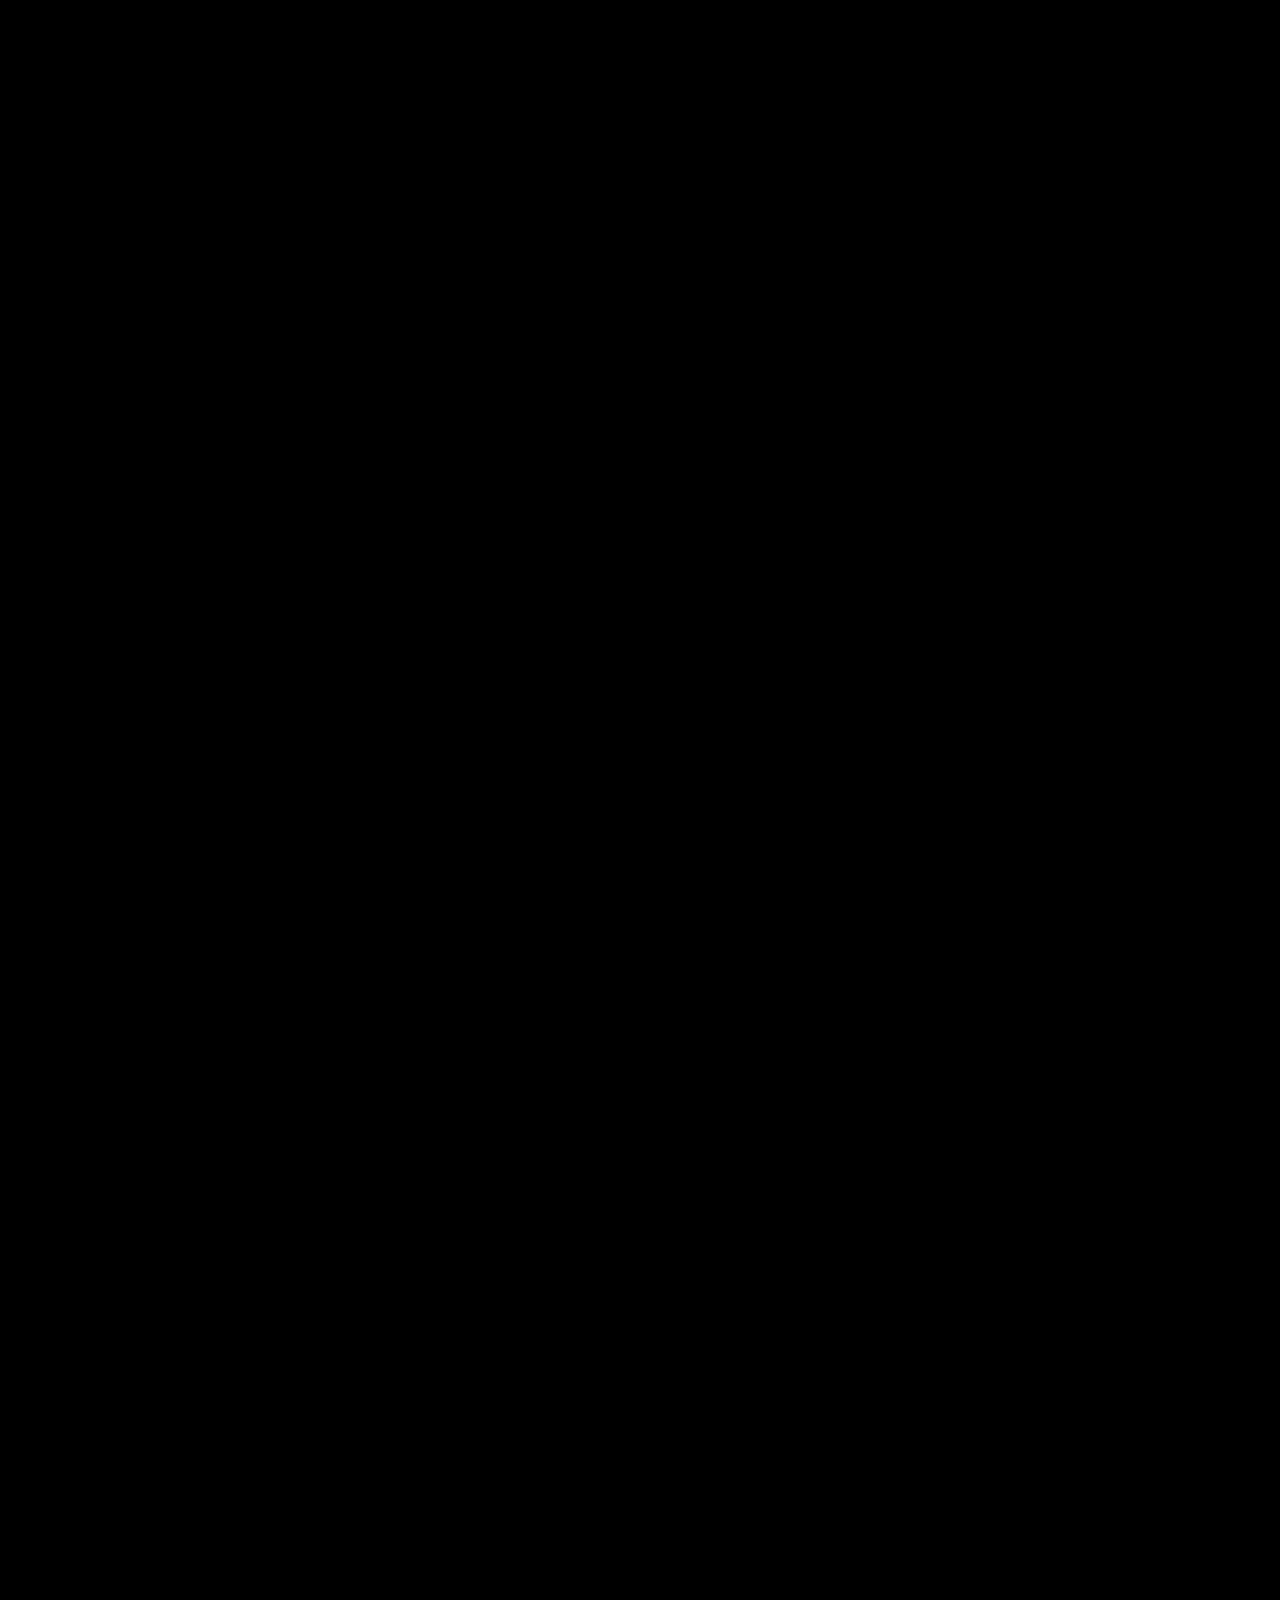
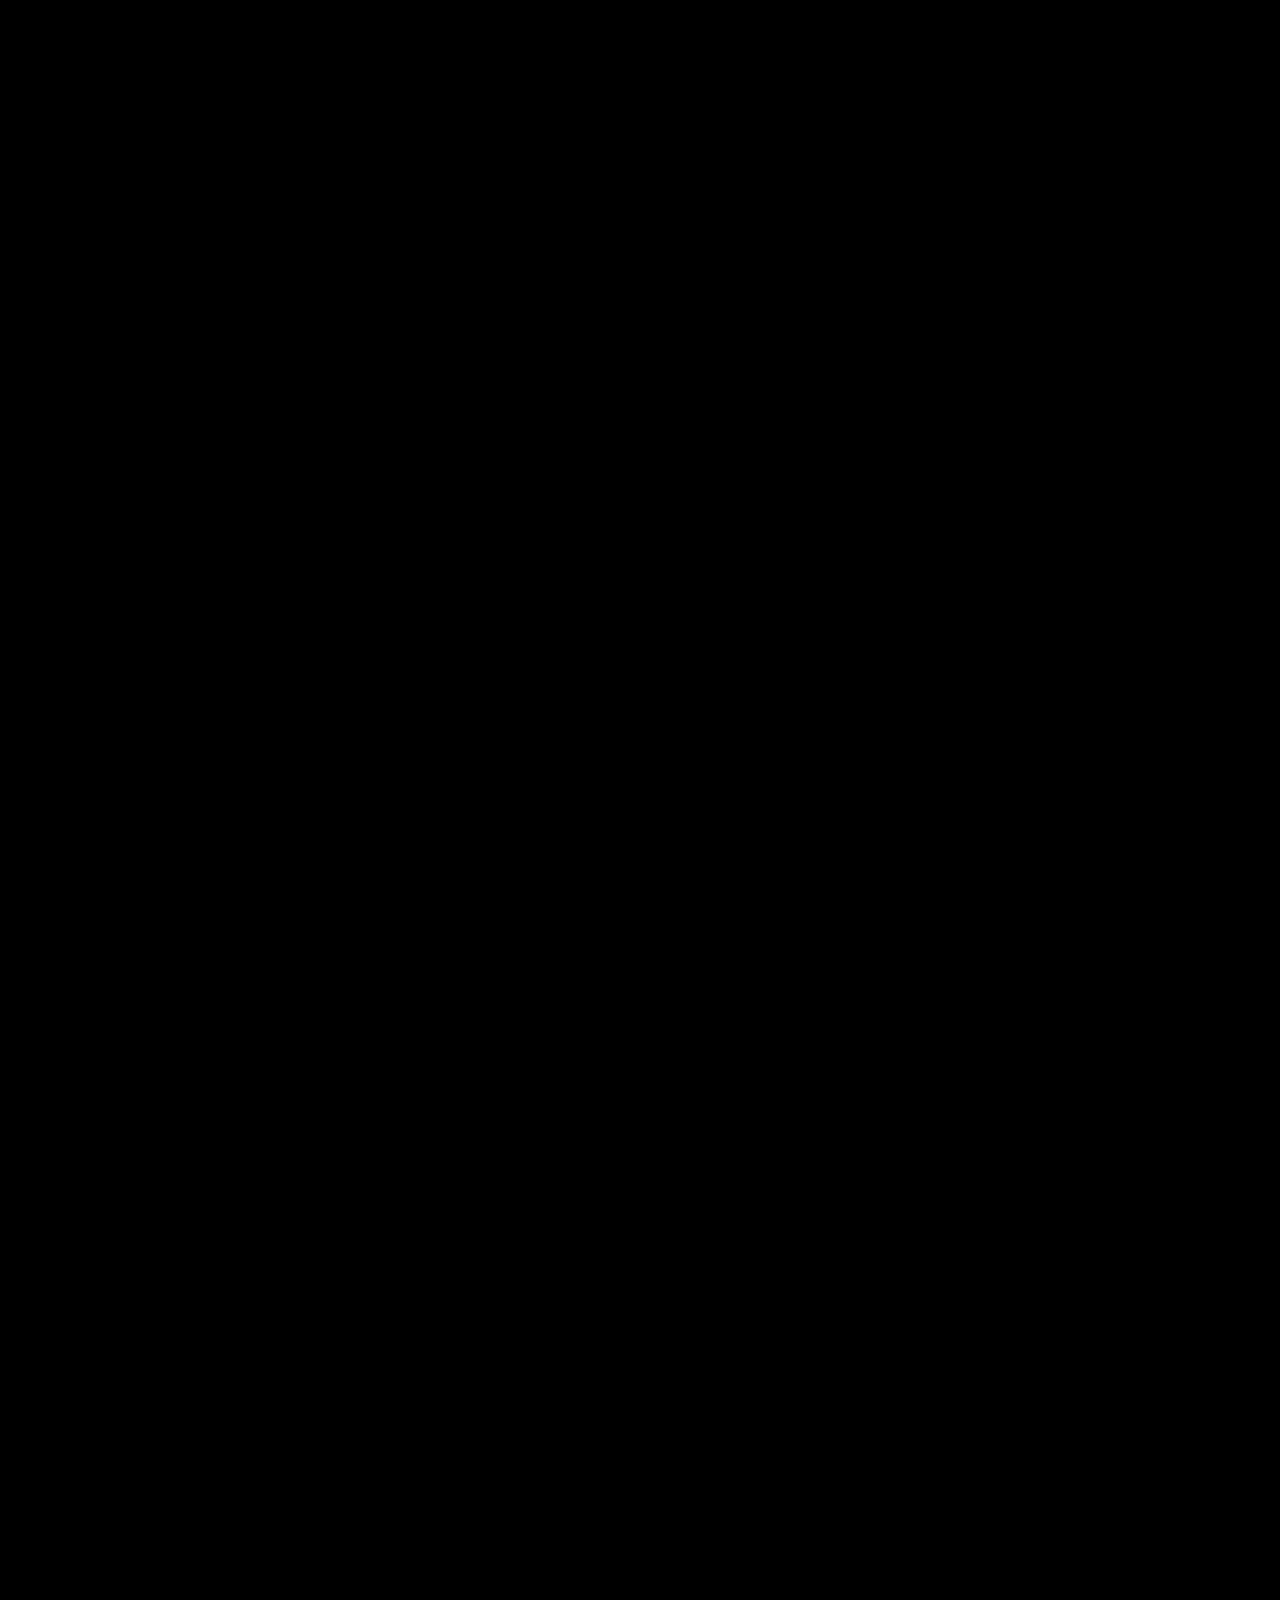
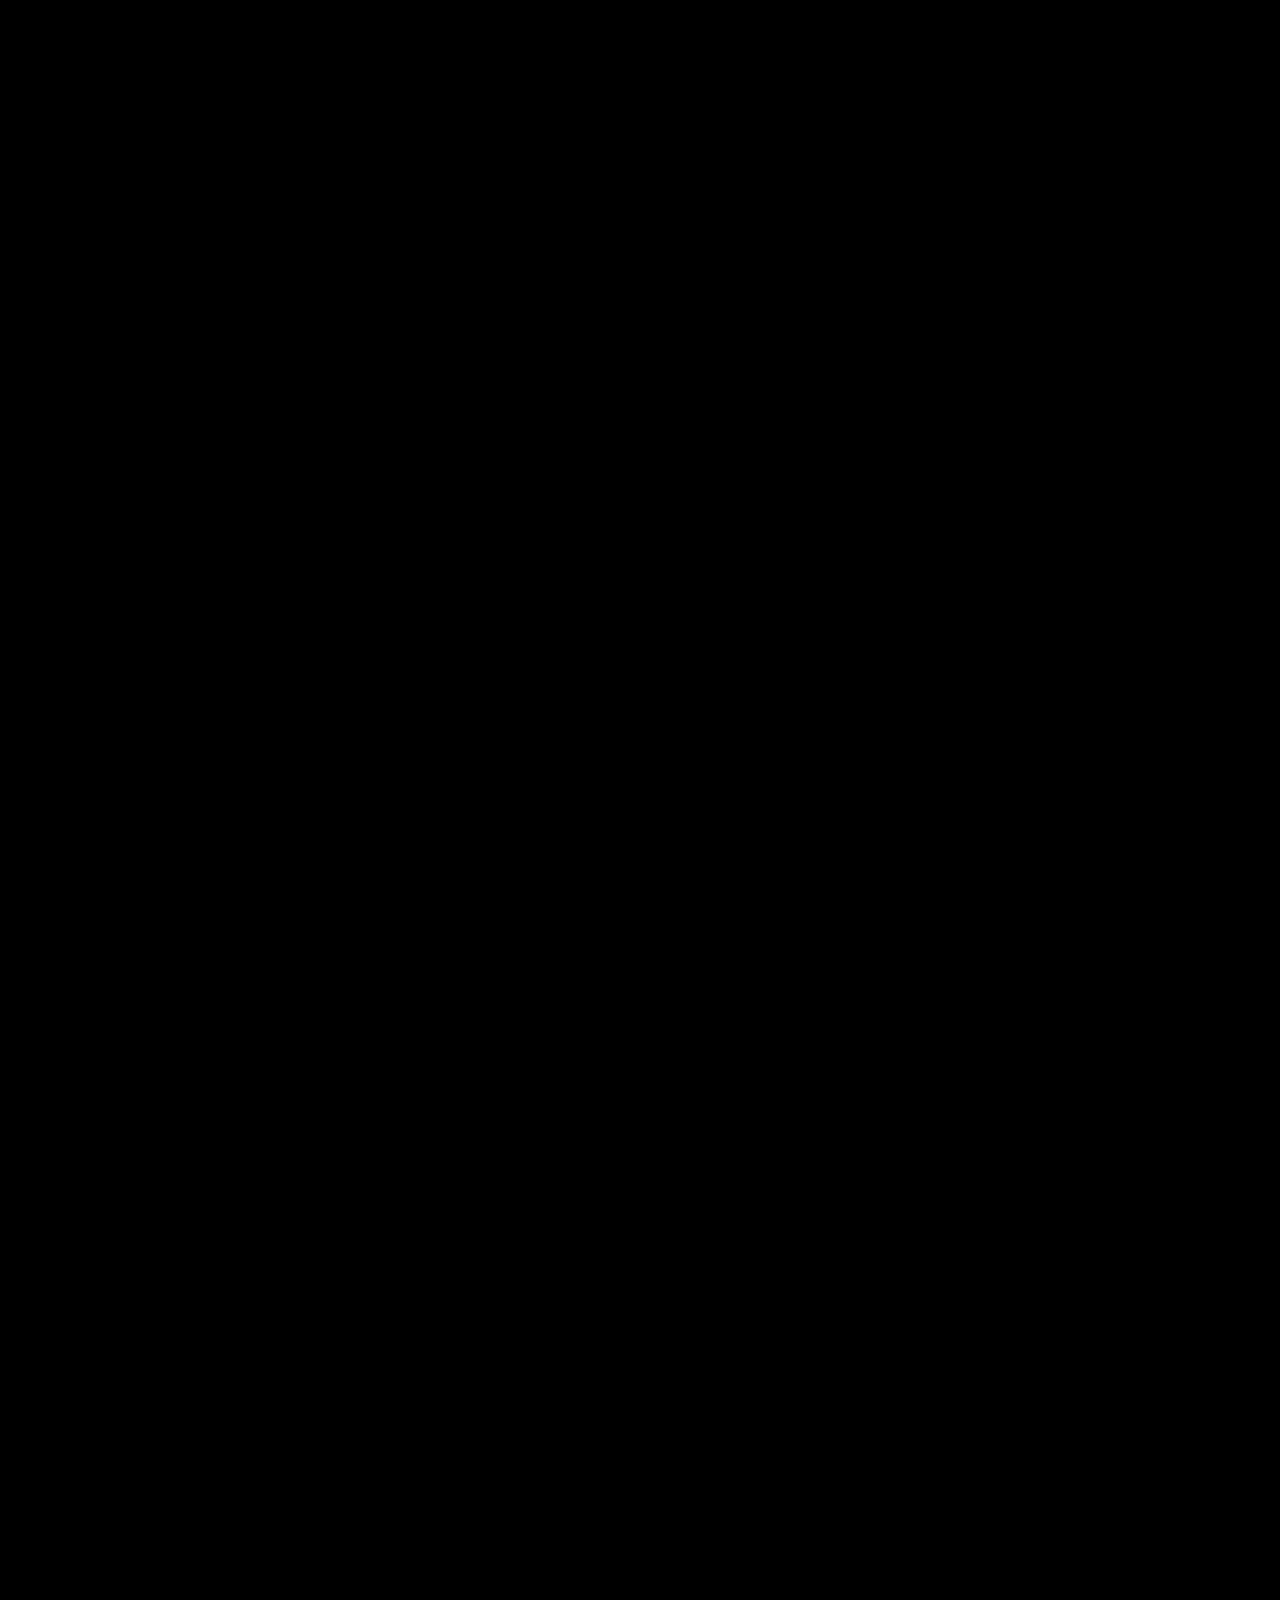
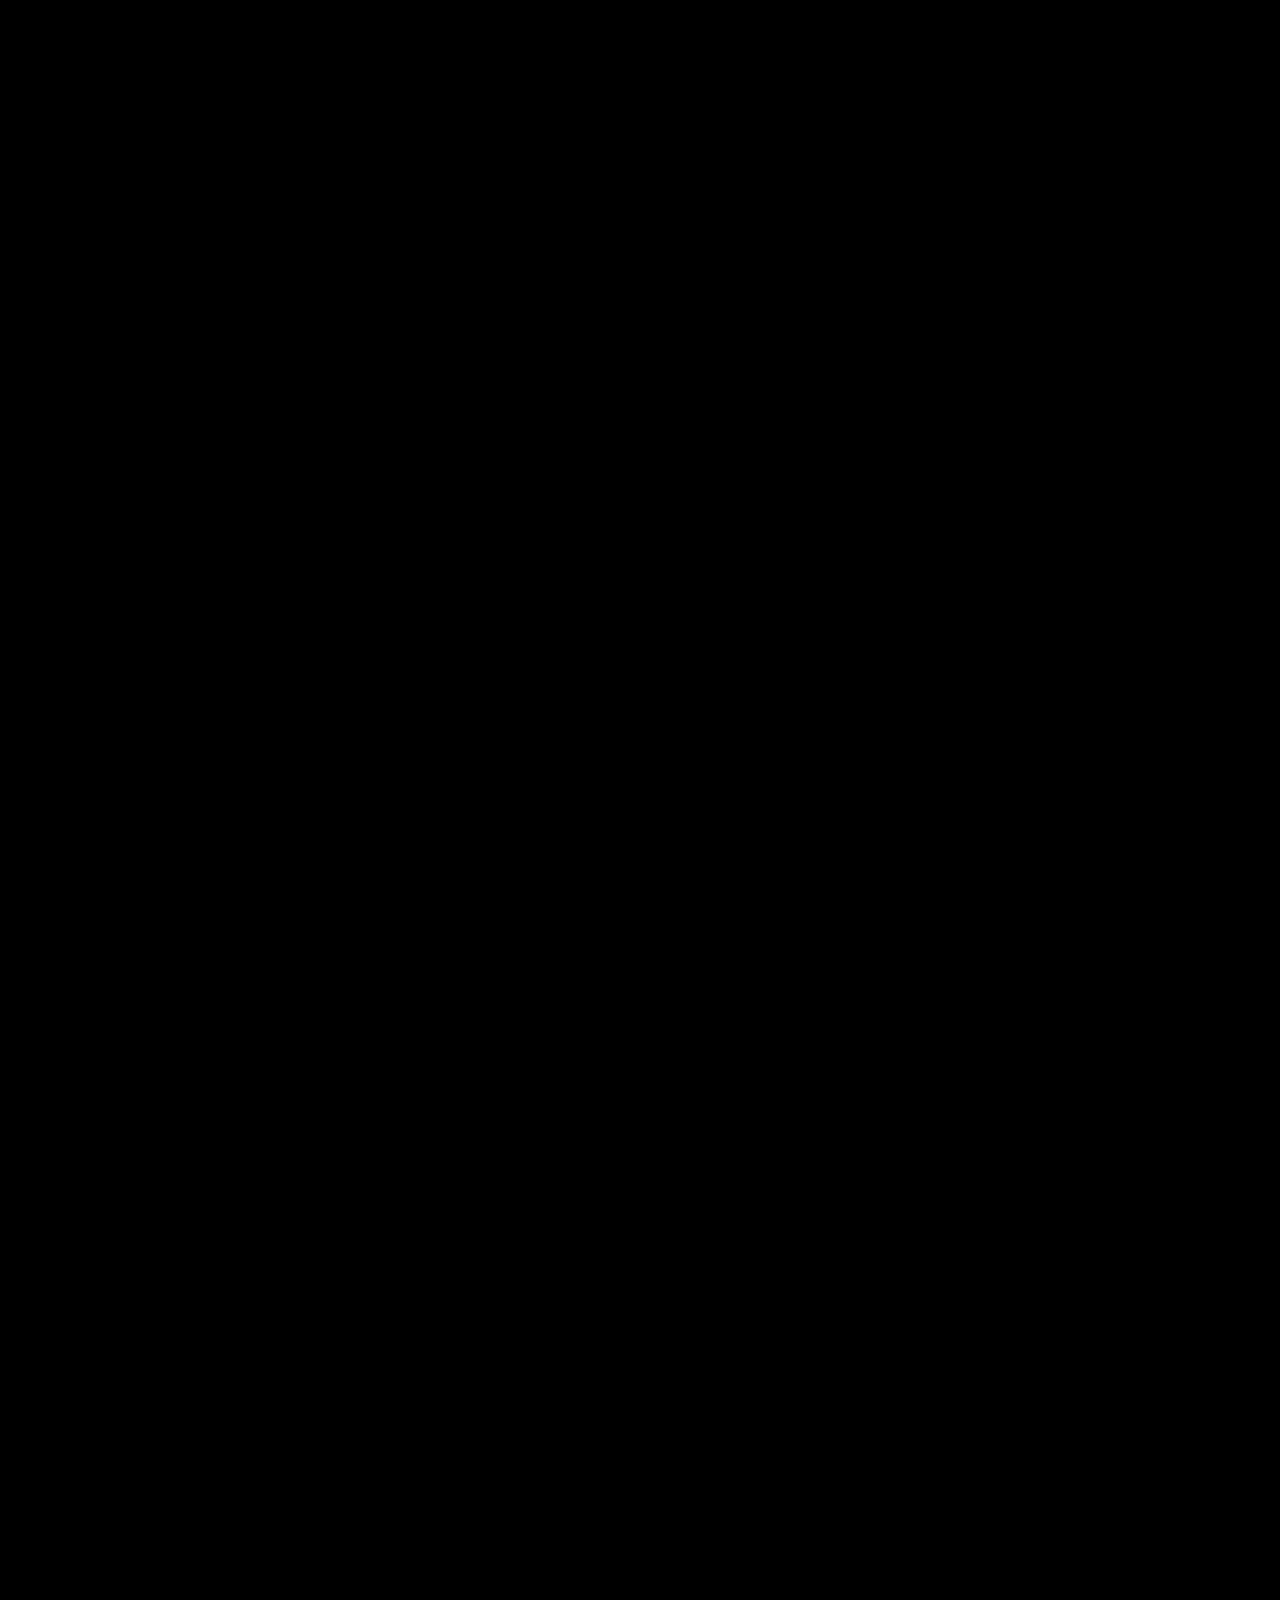
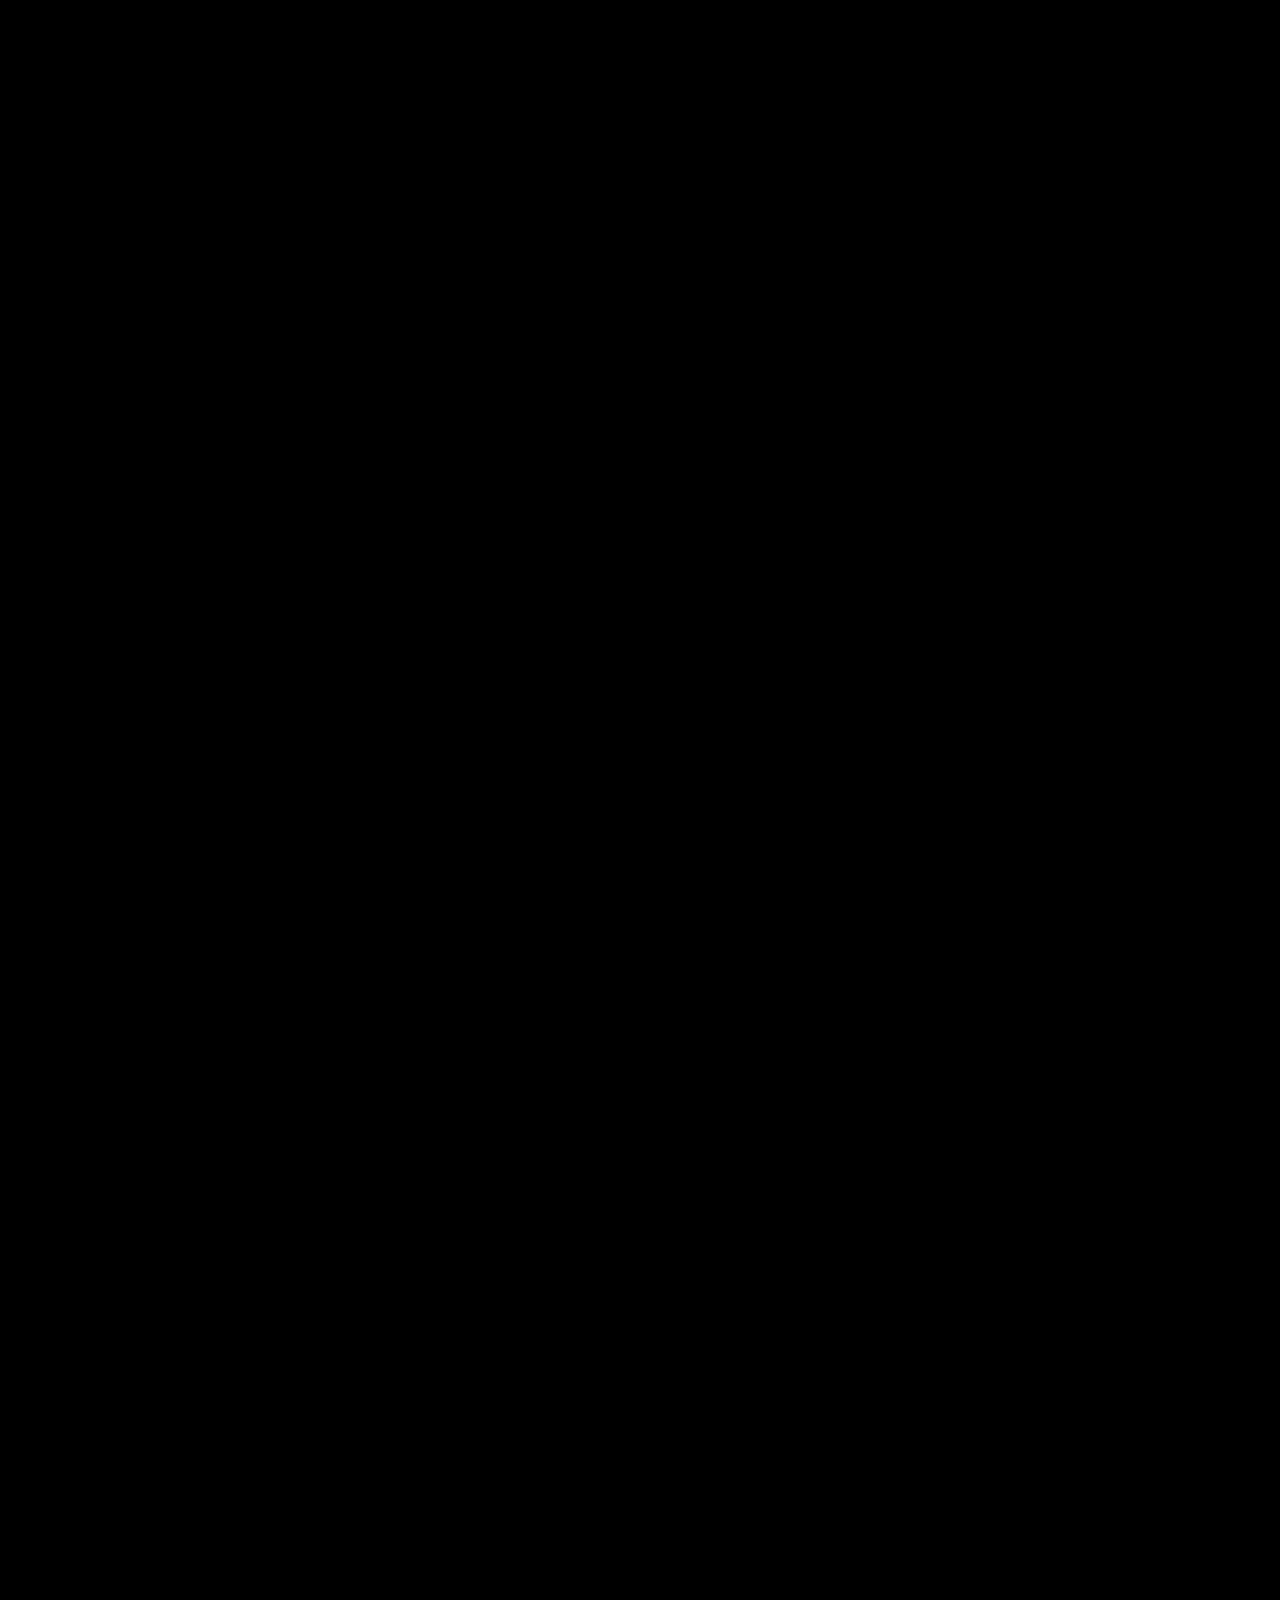
==== commit e06567b2: "remove logo and add clinic link" ====
--- a/index.html
+++ b/index.html
@@ -37,7 +37,7 @@
             <a href="media.html" class="navLink">
               <p class="navItem">Media</p>
             </a>
-            <a href="#" class="navLink">
+            <a href="https://www.massgeneral.org/doctors/17690/mark-albers" target="_blank" class="navLink">
               <p class="navItem">Clinic</p>
             </a>
           </div>
@@ -576,11 +576,6 @@
       </div>
 
       <div class="footer">
-        <div class="logoContainer">
-          <a class="logo" href="index.html">
-            <img height="65px" src="images/logo.svg">
-          </a>
-        </div>
         <div class="footerRow">
           <div class="contactGrid">
             <div class="contactItem phone">
@@ -620,7 +615,7 @@
               <a href="media.html" class="footerNavLink">
                 <p class="footerNavItem">Media</p>
               </a>
-              <a href="#" class="footerNavLink">
+              <a href="https://www.massgeneral.org/doctors/17690/mark-albers" target="_blank" class="footerNavLink">
                 <p class="footerNavItem">Clinic</p>
               </a>
             </div>
--- a/styles/style.css
+++ b/styles/style.css
@@ -1,4 +1,4 @@
-/* Whole Site / Homepage */
+/* HOMEPAGE */
 
 html {
   background-color: black;
@@ -120,10 +120,10 @@
 .firstScreenContent {
   display: flex;
   flex-direction: row;
-  gap: 92px;
-  margin-left: 92px;
-  margin-top: 36px;
-  align-items: center;
+  justify-content: space-between;
+  align-items: center;
+  width: 80%;
+  margin: 100px auto 0 auto;
 }
 
 .introduction {
@@ -797,7 +797,7 @@
 }
 
 
-/* Projects Page */
+/* PROJECT PAGE */
 
 .projectsWhole {
   background: url(../images/projectsBackground.png) no-repeat;
